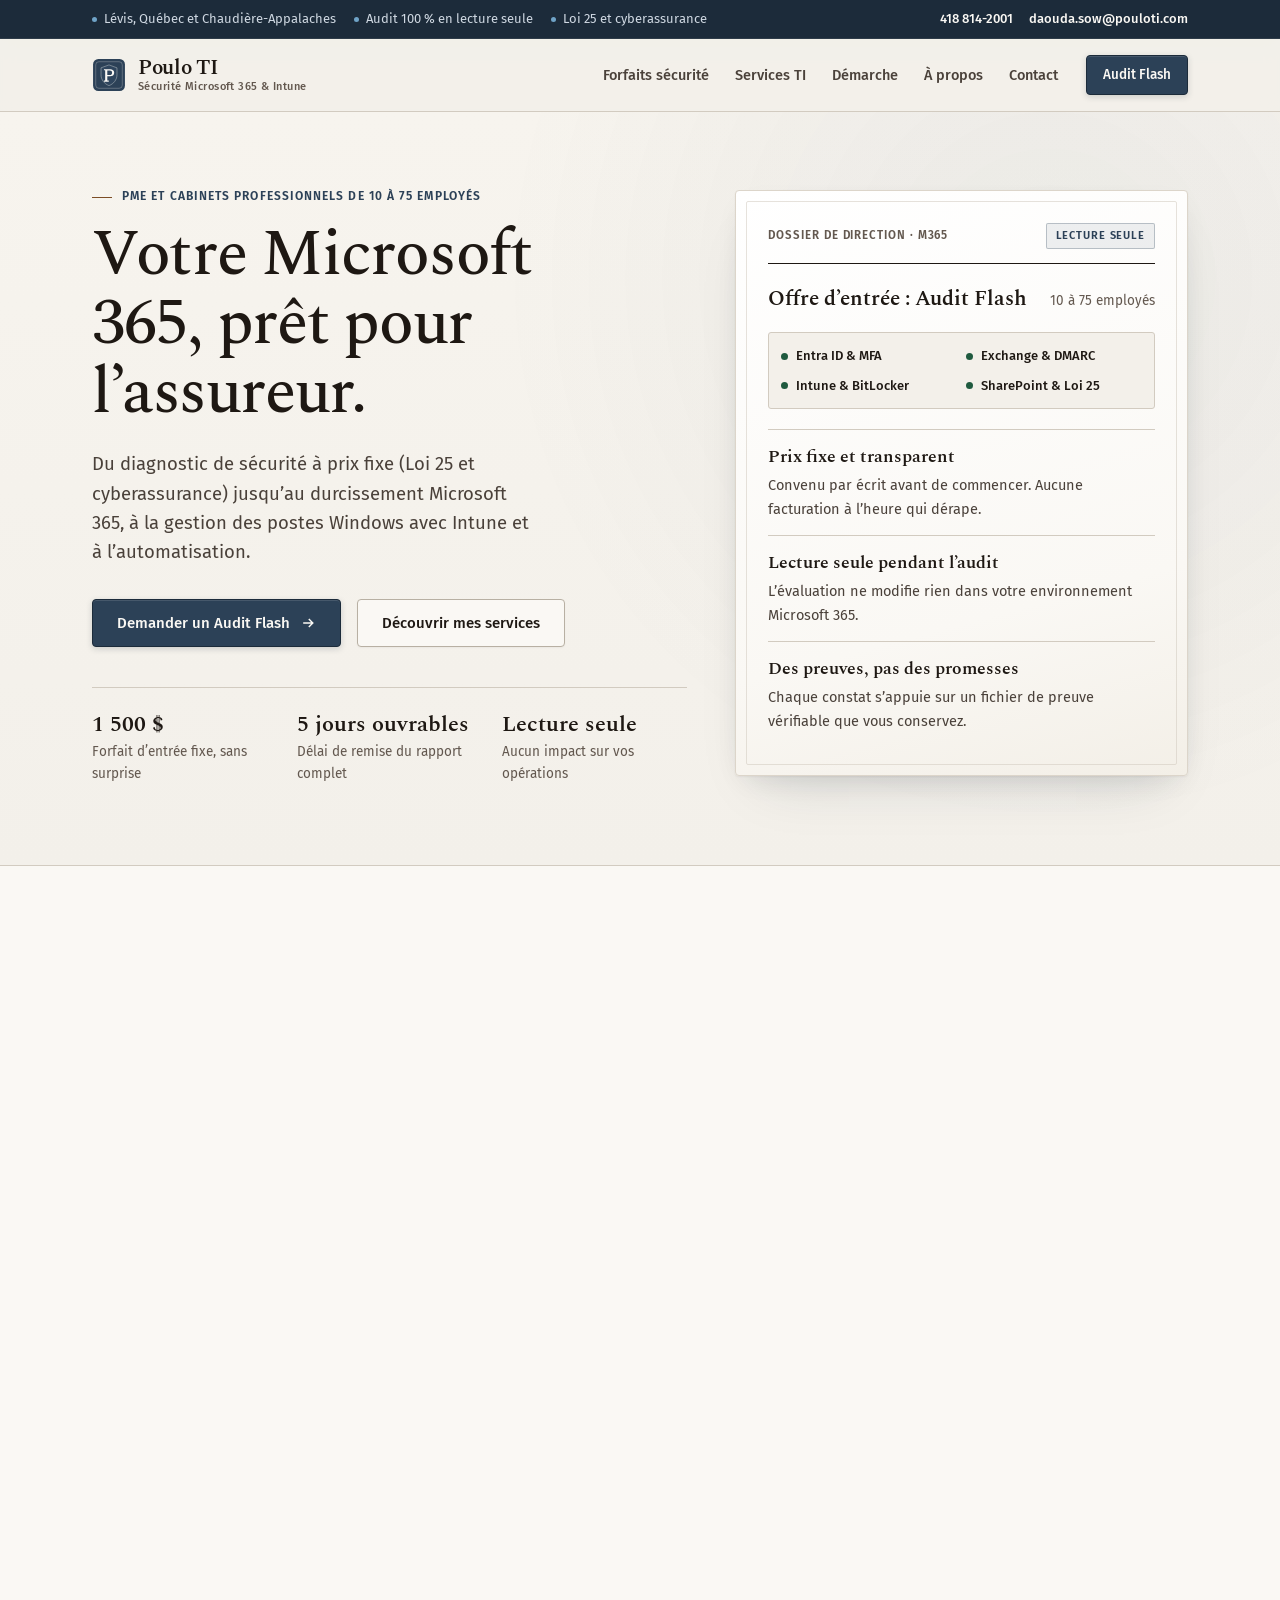
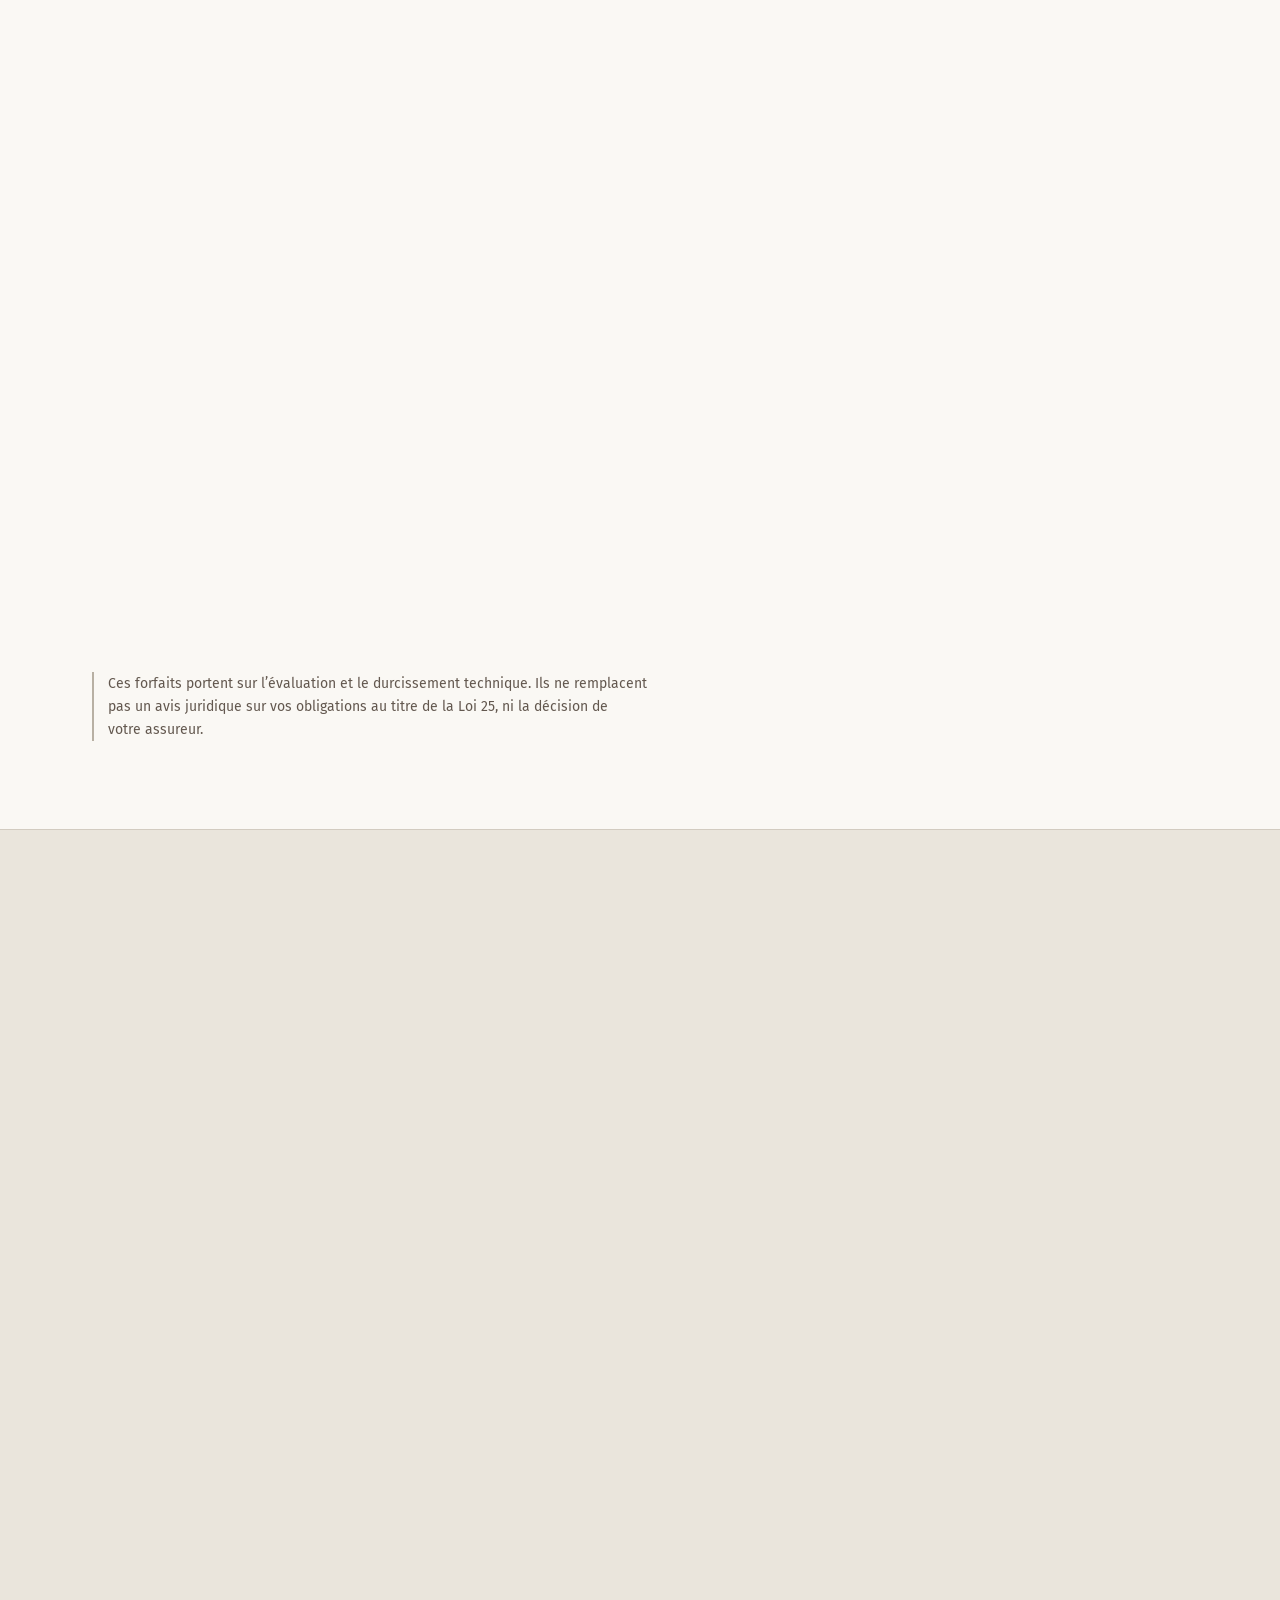
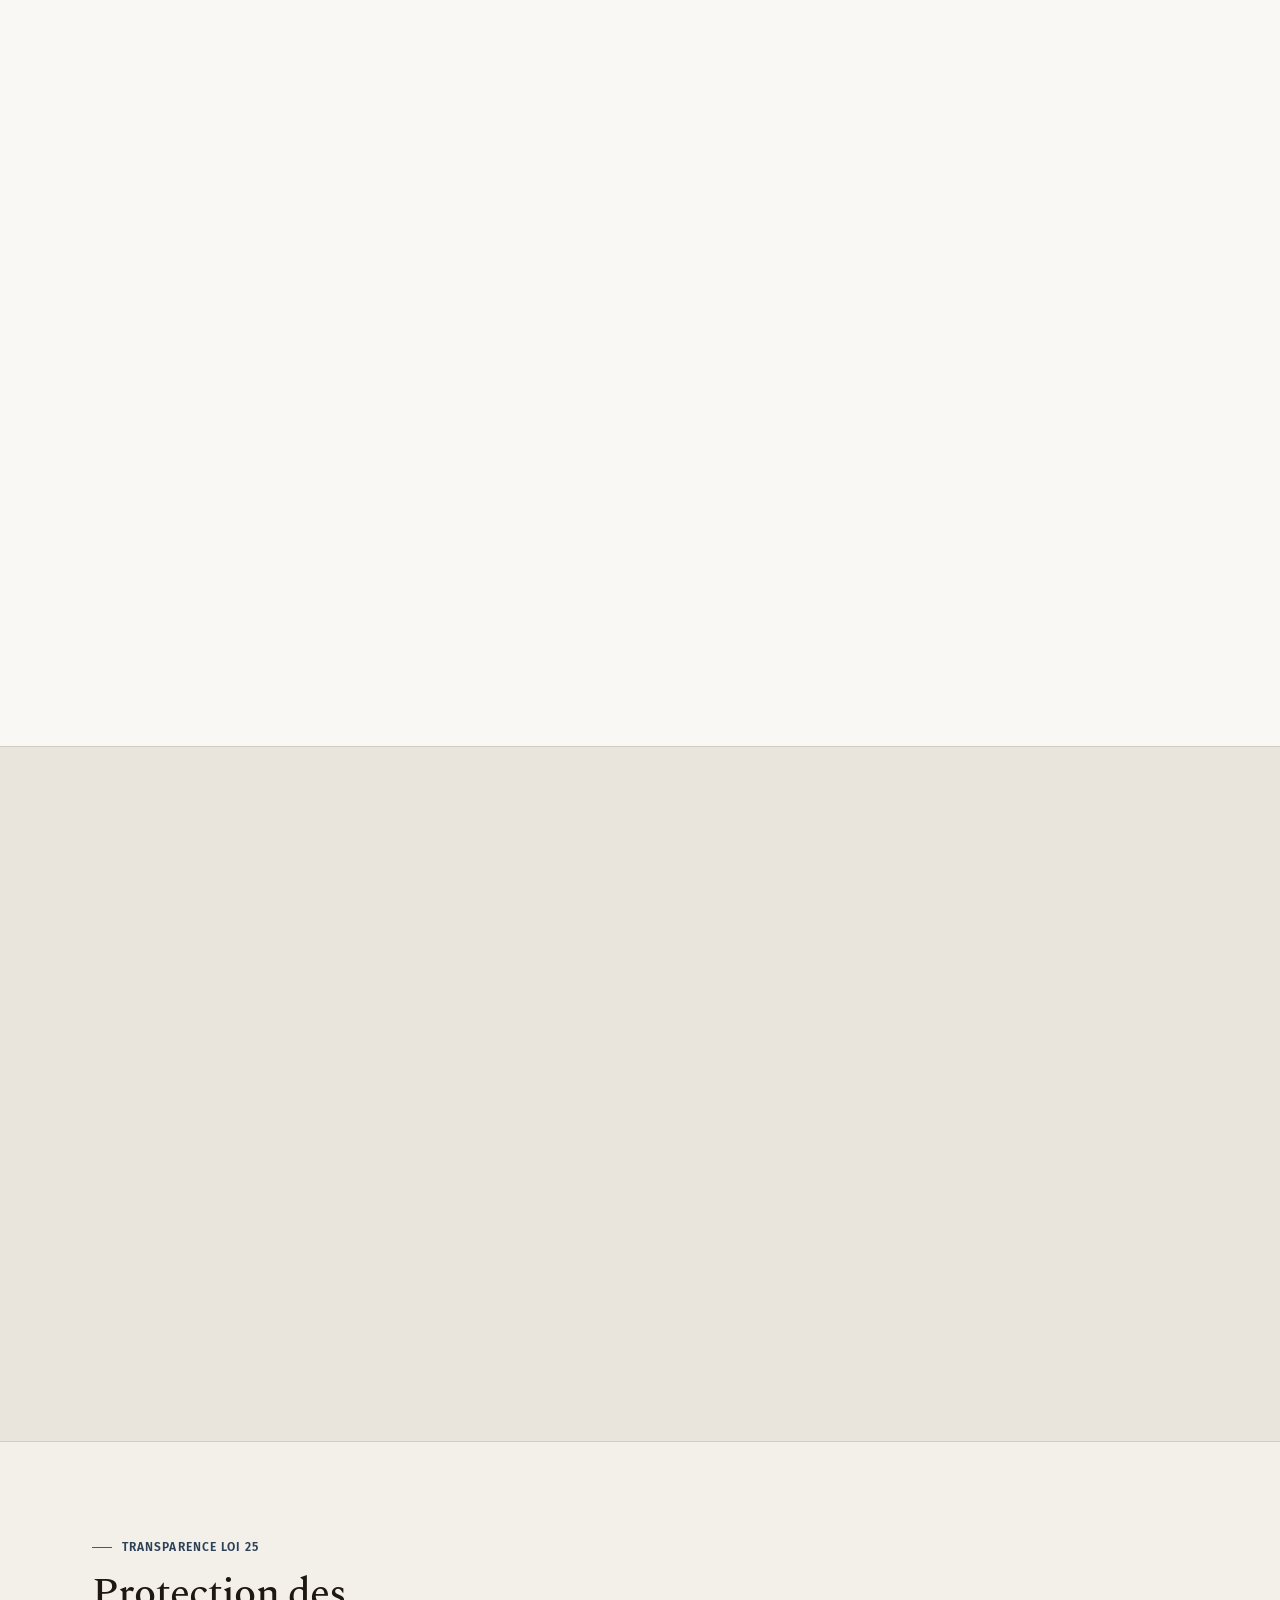
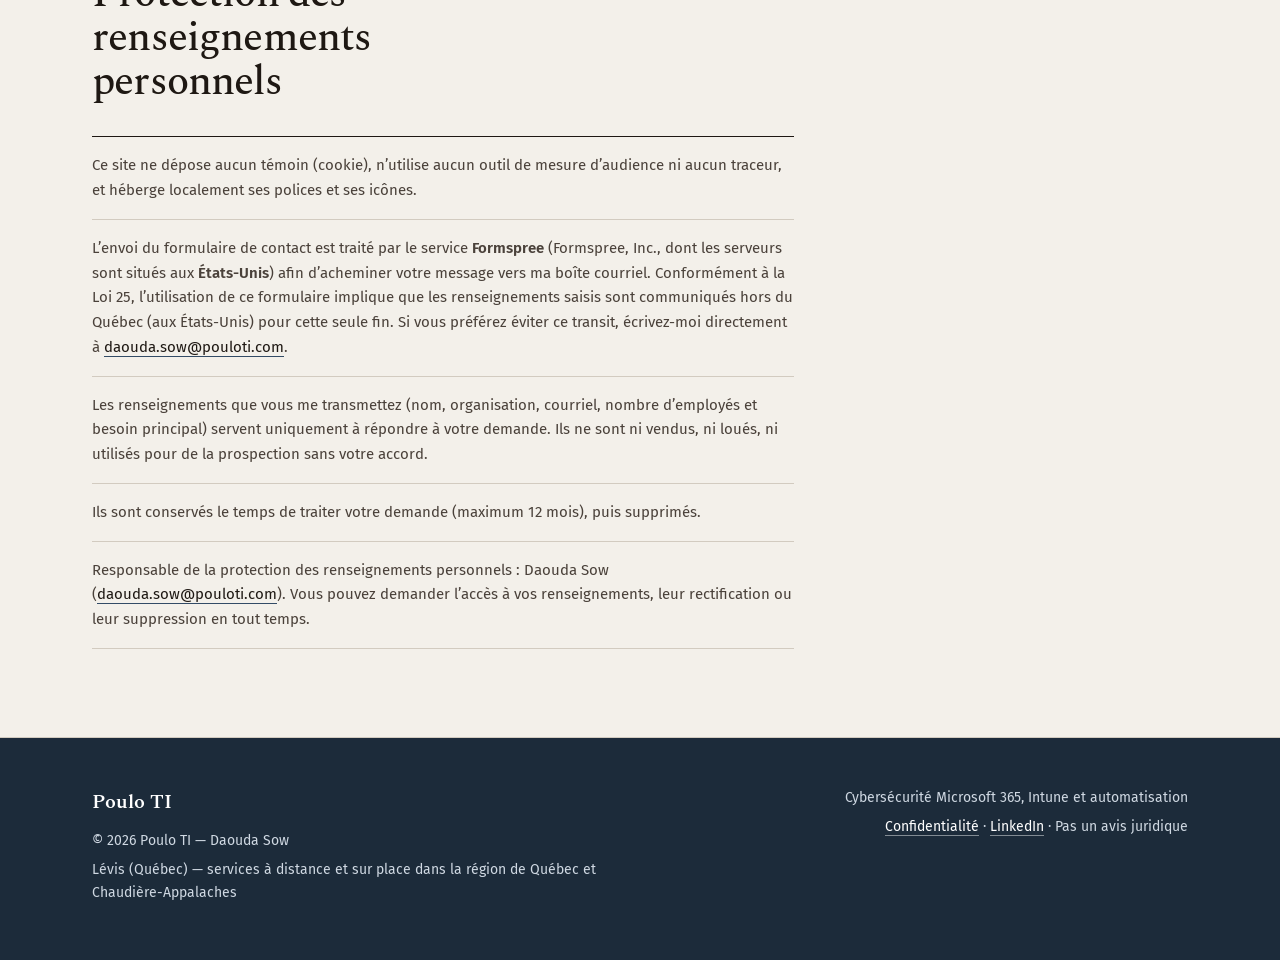
==== index.html @ 08198356 "design(ui): refonte éditoriale nordique haut de gamme, menu mobile et micro-interactions" ====
<!doctype html>
<html lang="fr-CA">
<head>
<meta charset="utf-8">
<meta name="viewport" content="width=device-width, initial-scale=1">
<title>Poulo TI : Sécurité Microsoft 365, Intune et automatisation pour PME et cabinets</title>
<meta name="description" content="Audit sécurité Microsoft 365, conformité technique Loi 25, cyberassurance et gestion des postes Windows avec Intune pour PME et cabinets professionnels au Québec (10 à 75 employés).">
<meta name="referrer" content="no-referrer">
<meta name="theme-color" content="#2C4157">
<link rel="canonical" href="https://pouloti.com/">
<meta property="og:title" content="Poulo TI — Sécurité Microsoft 365, Intune et automatisation">
<meta property="og:description" content="Votre Microsoft 365, prêt pour l’assureur. Audit Flash à prix fixe, mesures techniques de la Loi 25, cyberassurance et gestion des postes Windows avec Intune pour PME de 10 à 75 employés.">
<meta property="og:url" content="https://pouloti.com/">
<meta property="og:type" content="website">
<meta property="og:locale" content="fr_CA">
<meta property="og:image" content="https://pouloti.com/og-image.png">
<meta property="og:image:width" content="1200">
<meta property="og:image:height" content="630">
<meta property="og:image:alt" content="Poulo TI — Sécurité Microsoft 365, Intune et automatisation">
<script type="application/ld+json">
{
  "@context": "https://schema.org",
  "@type": "ProfessionalService",
  "name": "Poulo TI",
  "url": "https://pouloti.com/",
  "image": "https://pouloti.com/og-image.png",
  "email": "daouda.sow@pouloti.com",
  "telephone": "418 814-2001",
  "sameAs": [
    "https://www.linkedin.com/in/daouda-sow-ab02a1171"
  ],
  "priceRange": "$$",
  "areaServed": [
    { "@type": "City", "name": "Lévis" },
    { "@type": "City", "name": "Québec" },
    { "@type": "AdministrativeArea", "name": "Chaudière-Appalaches" }
  ],
  "hasOfferCatalog": {
    "@type": "OfferCatalog",
    "name": "Forfaits sécurité Microsoft 365",
    "itemListElement": [
      {
        "@type": "Offer",
        "name": "Audit Flash",
        "description": "Audit sécurité Microsoft 365 en lecture seule pour PME au Québec : mesures techniques de la Loi 25 et préparation au questionnaire de cyberassurance.",
        "price": "1500",
        "priceCurrency": "CAD"
      },
      {
        "@type": "Offer",
        "name": "Pack Durcissement M365",
        "description": "Mise en place à prix fixe des correctifs prioritaires de sécurité Microsoft 365, Intune, Loi 25 et cyberassurance.",
        "price": "5500",
        "priceCurrency": "CAD"
      },
      {
        "@type": "Offer",
        "name": "Suivi mensuel",
        "description": "Vérification mensuelle de sécurité Microsoft 365, correction des dérives et maintien du dossier de preuves de cyberassurance.",
        "price": "600",
        "priceCurrency": "CAD"
      }
    ]
  }
}
</script>
<!-- Aucune ressource d'un autre site : polices et icônes locales, pas de script externe, pas de traceur. -->
<meta http-equiv="Content-Security-Policy" content="default-src 'self'; script-src 'self'; style-src 'self'; font-src 'self'; img-src 'self' data:; connect-src 'self' https://formspree.io; form-action 'self' https://formspree.io; base-uri 'self'; object-src 'none'">
<link rel="icon" href="/favicon.svg" type="image/svg+xml">
<link rel="icon" href="/favicon.ico" sizes="any">
<link rel="apple-touch-icon" href="/apple-touch-icon.png">
<link rel="preload" href="/fonts/spectral-600.woff2" as="font" type="font/woff2" crossorigin>
<link rel="preload" href="/fonts/fira-sans-400.woff2" as="font" type="font/woff2" crossorigin>
<link rel="stylesheet" href="/styles.css">
</head>
<body>
<a class="saut" href="#contenu">Aller au contenu</a>

<div class="bandeau-haut">
  <div class="conteneur">
    <div class="bandeau-points">
      <span class="bandeau-point">Lévis, Québec et Chaudière-Appalaches</span>
      <span class="bandeau-point">Audit 100 % en lecture seule</span>
      <span class="bandeau-point">Loi 25 et cyberassurance</span>
    </div>
    <div class="bandeau-contact">
      <a href="tel:+14188142001">418 814-2001</a>
      <a href="mailto:daouda.sow@pouloti.com">daouda.sow@pouloti.com</a>
    </div>
  </div>
</div>

<header class="haut" id="entete">
  <div class="conteneur">
    <a class="marque" href="/">
      <svg class="marque-sceau" viewBox="0 0 64 64" aria-hidden="true">
        <rect x="2" y="2" width="60" height="60" rx="10" fill="var(--marine)"/>
        <rect x="7" y="7" width="50" height="50" rx="6" fill="none" stroke="var(--papier)" stroke-width="1.25" stroke-opacity="0.38"/>
        <path d="M32 13 L47 18.5 V31.5 C47 41.2 40.6 48.8 32 52 C23.4 48.8 17 41.2 17 31.5 V18.5 Z" fill="var(--accent)" fill-opacity="0.45" stroke="var(--papier)" stroke-width="1.2" stroke-opacity="0.55"/>
        <path d="M23.5 21 H34.2 C38.8 21 41.8 23.5 41.8 27.6 C41.8 31.8 38.6 34.4 33.8 34.4 H28.8 V42.5 H31.6 V44.5 H22.5 V42.5 H24.8 V23 H22.5 V21 Z M28.8 23.3 V32.1 H33.3 C36.3 32.1 37.8 30.5 37.8 27.6 C37.8 24.8 36.3 23.3 33.4 23.3 Z" fill="var(--papier)"/>
      </svg>
      <span class="marque-texte">
        <span class="marque-nom">Poulo TI</span>
        <span class="marque-sous">Sécurité Microsoft 365 &amp; Intune</span>
      </span>
    </a>

    <button class="menu-bouton" id="menu-bouton" type="button" aria-expanded="false" aria-controls="nav-zone">
      <span>Menu</span>
      <span class="menu-icone" aria-hidden="true"><span></span><span></span><span></span></span>
    </button>

    <div class="nav-zone" id="nav-zone">
      <nav aria-label="Navigation principale">
        <ul>
          <li><a href="#offres">Forfaits sécurité</a></li>
          <li><a href="#services-ti">Services TI</a></li>
          <li><a href="#deroulement">Démarche</a></li>
          <li><a href="#a-propos">À propos</a></li>
          <li><a href="#contact">Contact</a></li>
        </ul>
      </nav>
      <a class="bouton bouton-primaire bouton-compact nav-cta" href="#contact">Audit Flash</a>
    </div>
  </div>
</header>

<main id="contenu">

  <!-- Promesse -->
  <div class="promesse">
    <div class="conteneur hero-grille">
      <div>
        <p class="surtitre">PME et cabinets professionnels de 10 à 75 employés</p>
        <h1>Votre Microsoft 365, prêt pour l’assureur.</h1>
        <p class="sous">Du diagnostic de sécurité à prix fixe (Loi 25 et cyberassurance) jusqu’au durcissement Microsoft 365, à la gestion des postes Windows avec Intune et à l’automatisation.</p>
        <div class="boutons">
          <a class="bouton bouton-primaire" href="#contact">
            <span>Demander un Audit Flash</span>
            <svg class="bouton-fleche" viewBox="0 0 20 20" fill="none" stroke="currentColor" stroke-width="1.8" aria-hidden="true"><path d="M4 10h12M11 5l5 5-5 5"/></svg>
          </a>
          <a class="bouton bouton-secondaire" href="#services-ti">Découvrir mes services</a>
        </div>
        <div class="hero-reperes">
          <div class="repere"><strong>1 500 $</strong><span>Forfait d’entrée fixe, sans surprise</span></div>
          <div class="repere"><strong>5 jours ouvrables</strong><span>Délai de remise du rapport complet</span></div>
          <div class="repere"><strong>Lecture seule</strong><span>Aucun impact sur vos opérations</span></div>
        </div>
      </div>

      <aside class="specimen carte-coton carte-coton-double" aria-label="Engagements">
        <div class="specimen-ruban">
          <span class="specimen-code">Dossier de direction · M365</span>
          <span class="tampon-lecture">Lecture seule</span>
        </div>
        <div class="specimen-titre">
          <strong>Offre d’entrée : Audit Flash</strong>
          <span>10 à 75 employés</span>
        </div>
        <div class="specimen-axes" aria-label="Périmètre technique vérifié">
          <div class="axe-item"><span class="axe-puce" aria-hidden="true"></span><span>Entra ID &amp; MFA</span></div>
          <div class="axe-item"><span class="axe-puce" aria-hidden="true"></span><span>Exchange &amp; DMARC</span></div>
          <div class="axe-item"><span class="axe-puce" aria-hidden="true"></span><span>Intune &amp; BitLocker</span></div>
          <div class="axe-item"><span class="axe-puce" aria-hidden="true"></span><span>SharePoint &amp; Loi 25</span></div>
        </div>
        <ul class="garanties">
          <li><strong>Prix fixe et transparent</strong><span>Convenu par écrit avant de commencer. Aucune facturation à l’heure qui dérape.</span></li>
          <li><strong>Lecture seule pendant l’audit</strong><span>L’évaluation ne modifie rien dans votre environnement Microsoft 365.</span></li>
          <li><strong>Des preuves, pas des promesses</strong><span>Chaque constat s’appuie sur un fichier de preuve vérifiable que vous conservez.</span></li>
        </ul>
      </aside>
    </div>
  </div>

  <!-- Offres -->
  <section id="offres" class="surface-papier" aria-labelledby="titre-offres">
    <div class="conteneur">
      <div class="section-tete reveler">
        <div>
          <p class="surtitre">Honoraires clairs</p>
          <h2 id="titre-offres">Trois offres, trois prix</h2>
        </div>
        <p class="intro">Je commence toujours par l’Audit Flash : il dit précisément où vous en êtes. Je ne propose la suite que si l’audit montre qu’elle est utile.</p>
      </div>
      <div class="offres-index">

        <article class="offre-ligne offre-vedette reveler">
          <div class="offre-num" aria-hidden="true">01</div>
          <div class="offre-meta">
            <span class="offre-mention">Point de départ · Audit sécurité Microsoft 365 · PME Québec</span>
            <h3>Audit Flash</h3>
            <p class="prix">1 500 $</p>
            <p class="taxes">Prix fixe, taxes en sus</p>
            <p class="offre-pour">Rapport remis en 5 jours ouvrables après l’accès au compte d’audit, aligné sur les mesures techniques de la Loi 25 et de la cyberassurance.</p>
            <p class="offre-cta">
              <a class="bouton bouton-primaire bouton-compact" href="#contact" data-choisir-besoin="Audit Flash et conformité">Choisir l’Audit Flash</a>
            </p>
          </div>
          <div class="offre-detail">
            <ul>
              <li>Vérification des comptes : vérification en deux étapes (MFA), comptes administrateurs, applications externes qui ont accès à vos données.</li>
              <li>Vérification du courriel : transferts vers l’extérieur, règles suspectes, protection contre l’usurpation de votre domaine, journal d’activité.</li>
              <li>Vérification des postes : chiffrement BitLocker, versions de Windows encore supportées et conformité Intune.</li>
              <li>Rapport pour la direction, en langage clair : les cinq priorités et une feuille de route sur 30 jours, 90 jours et 6 mois.</li>
              <li>Réponses aux questions habituelles des questionnaires de cyberassurance et fichiers de preuve pour appuyer vos démarches liées à la Loi 25.</li>
            </ul>
          </div>
        </article>

        <article class="offre-ligne reveler">
          <div class="offre-num" aria-hidden="true">02</div>
          <div class="offre-meta">
            <span class="offre-mention">Mise aux normes · Audit sécurité Microsoft 365 · PME Québec</span>
            <h3>Pack Durcissement M365</h3>
            <p class="prix"><small>à partir de</small> 5 500 $</p>
            <p class="taxes">Prix fixe établi après l’audit, taxes en sus</p>
            <p class="offre-pour">Le prix exact dépend du nombre d’employés et de l’état de départ. Il est fixé par écrit avant le début des travaux.</p>
            <p class="offre-cta">
              <a class="bouton bouton-secondaire bouton-compact" href="#contact" data-choisir-besoin="Durcissement Microsoft 365">Demander ce forfait</a>
            </p>
          </div>
          <div class="offre-detail">
            <ul>
              <li>Mise en place des correctifs prioritaires issus de l’audit sécurité Microsoft 365 : MFA pour tous, comptes d’administration distincts, blocage des anciens modes de connexion.</li>
              <li>Chiffrement des postes Windows, journal d’activité, blocage des transferts automatiques vers l’extérieur et protection du domaine contre l’usurpation.</li>
              <li>Renforcement des contrôles techniques attendus au titre de la Loi 25 (séparation des accès et maîtrise du partage externe).</li>
              <li>Nouvel audit à la fin avec dossier « avant / après » prêt à joindre au questionnaire de cyberassurance de votre assureur.</li>
            </ul>
          </div>
        </article>

        <article class="offre-ligne reveler">
          <div class="offre-num" aria-hidden="true">03</div>
          <div class="offre-meta">
            <span class="offre-mention">Maintien continu · Audit sécurité Microsoft 365 · PME Québec</span>
            <h3>Suivi mensuel</h3>
            <p class="prix"><small>à partir de</small> 600 $<small> / mois</small></p>
            <p class="taxes">Taxes en sus, sans engagement à long terme</p>
            <p class="offre-pour">Pour garder le niveau atteint, mois après mois, face aux exigences de la Loi 25 et de votre cyberassurance.</p>
            <p class="offre-cta">
              <a class="bouton bouton-secondaire bouton-compact" href="#contact" data-choisir-besoin="Autre besoin">S’informer sur le suivi</a>
            </p>
          </div>
          <div class="offre-detail">
            <ul>
              <li>Exécution mensuelle d’un audit sécurité Microsoft 365 avec les mêmes contrôles techniques que l’évaluation initiale.</li>
              <li>Correction rapide de ce qui a dérivé : nouveau compte sans MFA, nouveau transfert vers l’extérieur, poste Windows non chiffré.</li>
              <li>Court rapport mensuel destiné à la direction pour documenter vos mesures de gouvernance (Loi 25).</li>
              <li>Dossier de preuves tenu à jour toute l’année pour le renouvellement de votre police de cyberassurance.</li>
            </ul>
          </div>
        </article>

      </div>
      <p class="note">Ces forfaits portent sur l’évaluation et le durcissement technique. Ils ne remplacent pas un avis juridique sur vos obligations au titre de la Loi 25, ni la décision de votre assureur.</p>
    </div>
  </section>

  <!-- Services TI ciblés -->
  <section id="services-ti" class="surface-pierre" aria-labelledby="titre-services-ti">
    <div class="conteneur">
      <div class="section-tete reveler">
        <div>
          <p class="surtitre">Cœur de compétence</p>
          <h2 id="titre-services-ti">Services TI spécialisés</h2>
        </div>
        <p class="intro">Au-delà de l’audit initial, j’interviens sur mon cœur de métier : la sécurité de Microsoft 365, la gestion des postes Windows avec Intune et l’automatisation.</p>
      </div>
      <div class="services-grille">

        <article class="dossier-service reveler">
          <div class="dossier-entete">
            <span class="offre-mention">Identités, courriel &amp; Defender</span>
            <span class="dossier-lettre" aria-hidden="true">A</span>
          </div>
          <h3>Sécurité Microsoft 365</h3>
          <p class="dossier-resume">Durcissement des accès, de la messagerie et du partage de fichiers.</p>
          <div class="puces-tech" aria-label="Technologies maîtrisées">
            <span class="puce-tech">Entra ID</span>
            <span class="puce-tech">MFA &amp; Accès conditionnel</span>
            <span class="puce-tech">Microsoft Defender</span>
            <span class="puce-tech">SPF · DKIM · DMARC</span>
            <span class="puce-tech">SharePoint &amp; Teams</span>
          </div>
          <div class="offre-detail">
            <ul>
              <li>Microsoft 365 et Entra ID : gestion des comptes, authentification multifacteur (MFA), politiques d’accès conditionnel, séparation des comptes administrateurs et contrôle des applications tierces.</li>
              <li>Microsoft Defender et protection du courriel : configuration et durcissement des politiques anti-hameçonnage, blocage des transferts externes automatiques et mise en place de SPF, DKIM et DMARC.</li>
              <li>Structure SharePoint, OneDrive et Teams : séparation des accès par équipe et contrôle rigoureux du partage externe.</li>
              <li>Optimisation des licences Microsoft 365 : repérage des comptes inactifs et réajustement des licences attribuées.</li>
            </ul>
          </div>
        </article>

        <article class="dossier-service reveler">
          <div class="dossier-entete">
            <span class="offre-mention">Intune, packaging &amp; scripts</span>
            <span class="dossier-lettre" aria-hidden="true">B</span>
          </div>
          <h3>Postes et applications</h3>
          <p class="dossier-resume">Standardisation des postes Windows et automatisation de l’administration.</p>
          <div class="puces-tech" aria-label="Outils de gestion et d’automatisation">
            <span class="puce-tech">Microsoft Intune</span>
            <span class="puce-tech">BitLocker</span>
            <span class="puce-tech">PSADT &amp; Win32</span>
            <span class="puce-tech">PowerShell</span>
            <span class="puce-tech">Microsoft Graph</span>
          </div>
          <div class="offre-detail">
            <ul>
              <li>Gestion des postes Windows avec Microsoft Intune : politiques de conformité, chiffrement BitLocker, profils de configuration et anneaux de mises à jour Windows.</li>
              <li>Packaging et déploiement d’applications : préparation silencieuse avec PSADT (PowerShell App Deployment Toolkit), empaquetage Win32 et distribution dans Intune.</li>
              <li>Automatisation PowerShell et Microsoft Graph : scripts d’administration reproductibles, rapports de conformité et automatisation des tâches récurrentes.</li>
            </ul>
          </div>
        </article>

      </div>
    </div>
  </section>

  <!-- Déroulement -->
  <section id="deroulement" class="surface-ivoire" aria-labelledby="titre-deroulement">
    <div class="conteneur">
      <div class="section-tete reveler">
        <div>
          <p class="surtitre">Méthodologie encadrée</p>
          <h2 id="titre-deroulement">Comment se passe l’audit</h2>
        </div>
        <p class="intro">Vous gardez le contrôle du début à la fin. Rien n’est modifié dans votre environnement pendant l’audit.</p>
      </div>
      <ol class="etapes reveler">
        <li>
          <div class="etape-titre"><h3>Un mandat écrit</h3><span class="etape-duree">Avant le démarrage</span></div>
          <p>Je vous soumets une lettre de mandat qui précise ce qui est vérifié, le prix et la durée de conservation des données. Rien ne commence sans votre accord signé.</p>
        </li>
        <li>
          <div class="etape-titre"><h3>Un compte d’audit dédié, en lecture seule</h3><span class="etape-duree">10 minutes</span></div>
          <p>Vous créez un compte réservé à l’audit dans votre Microsoft 365, avec des droits de lecture seulement. Je ne peux rien modifier, rien supprimer, rien envoyer.</p>
        </li>
        <li>
          <div class="etape-titre"><h3>La collecte</h3><span class="etape-duree">Environ 2 heures</span></div>
          <p>J’effectue les vérifications à distance, sans installer de logiciel sur vos postes et sans interrompre le travail de vos équipes.</p>
        </li>
        <li>
          <div class="etape-titre"><h3>La remise du rapport</h3><span class="etape-duree">Sous 5 jours ouvrables</span></div>
          <p>Je présente le rapport à la direction en personne ou en visioconférence, et je remets les fichiers par un lien de partage chiffré qui expire : jamais par courriel.</p>
        </li>
        <li>
          <div class="etape-titre"><h3>La fermeture</h3><span class="etape-duree">Fin du mandat + 30 j</span></div>
          <p>Vous supprimez le compte d’audit à la fin du mandat et retirez l’accès accordé à l’outil d’audit. Je supprime les données recueillies après 30 jours suivant la remise finale.</p>
        </li>
      </ol>
      <div class="bandeau-garanties reveler">
        <div class="engagement"><strong>Lecture seule</strong><span>Aucune modification dans votre tenant pendant toute la durée de l’audit.</span></div>
        <div class="engagement"><strong>Compte supprimé à la fin</strong><span>L’accès temporaire disparaît dès la remise du livrable final.</span></div>
        <div class="engagement"><strong>Rien par courriel</strong><span>Les données de votre organisation ne transitent jamais par une boîte courriel.</span></div>
      </div>
    </div>
  </section>

  <!-- À propos -->
  <section id="a-propos" class="surface-papier" aria-labelledby="titre-a-propos">
    <div class="conteneur a-propos">
      <div class="a-propos-texte reveler">
        <p class="surtitre">Interlocuteur unique</p>
        <h2 id="titre-a-propos">À propos</h2>
        <p class="chapo-propos"><strong>Daouda Sow.</strong> Spécialisé en sécurité Microsoft 365, gestion des postes Windows avec Intune et automatisation PowerShell, j’accompagne les PME et les cabinets professionnels dans la sécurisation de leurs accès, de leur messagerie et de leurs appareils.</p>
        <p>Les organisations de 10 à 75 employés doivent aujourd’hui répondre aux exigences de la Loi 25 et des questionnaires de cyberassurance tout en gardant un parc Windows propre et conforme, souvent sans disposer d’un spécialiste Microsoft 365 à l’interne.</p>
        <p>Ma façon de travailler est directe : un seul interlocuteur, du diagnostic à la mise en œuvre, des preuves vérifiables sans jargon inutile, et un tarif convenu d’avance.</p>

        <div class="exemple-rapport carte-coton">
          <div class="exemple-entete">
            <h3>Exemple de rapport</h3>
            <span class="badge-fictif">Exemple fictif</span>
          </div>
          <p>Consultez un spécimen complet du livrable remis après un Audit Flash (établi sur une organisation simulée, « Cabinet Démo CPA — Exemple fictif ») : résumé exécutif des cinq priorités, feuille de route sur 30, 90 et 180 jours, et tableau cyberassurance.</p>
          <p class="exemple-action">
            <a class="bouton bouton-secondaire" href="/exemple-rapport-audit-flash.pdf" target="_blank" rel="noopener">
              <span>Consulter l’exemple de rapport (PDF)</span>
              <svg class="bouton-fleche" viewBox="0 0 20 20" fill="none" stroke="currentColor" stroke-width="1.8" aria-hidden="true"><path d="M5 15L15 5M8 5h7v7"/></svg>
            </a>
            <span class="mention-fictif">Exemple fictif — aucune donnée d’un client réel</span>
          </p>
        </div>
      </div>

      <aside class="fiche carte-coton carte-coton-double reveler" aria-label="Parcours et coordonnées">
        <div class="portrait-bloc">
          <img class="portrait-photo" src="/photo-daouda-sow.jpg" alt="Daouda Sow" width="104" height="104" loading="lazy" decoding="async">
          <div class="portrait-identite">
            <strong>Daouda Sow</strong>
            <span>Poulo TI · Lévis (Québec)</span>
          </div>
        </div>
        <div class="distinction-encart">Distinction · 1er prix — Cyberhack 2025 (UQAR)</div>
        <dl>
          <div class="fiche-rang"><dt>Formation</dt><dd>DEC en Techniques de l’informatique</dd></div>
          <div class="fiche-rang"><dt>Intervention</dt><dd>Lévis (Québec) — à distance et sur place (Québec et Chaudière-Appalaches)</dd></div>
          <div class="fiche-rang"><dt>Téléphone</dt><dd><a href="tel:+14188142001">418 814-2001</a></dd></div>
          <div class="fiche-rang"><dt>Courriel</dt><dd><a href="mailto:daouda.sow@pouloti.com">daouda.sow@pouloti.com</a></dd></div>
          <div class="fiche-rang">
            <dt>LinkedIn</dt>
            <dd><a href="https://www.linkedin.com/in/daouda-sow-ab02a1171" rel="noopener noreferrer">Daouda Sow</a></dd>
          </div>
        </dl>
      </aside>
    </div>
  </section>

  <!-- Contact -->
  <section id="contact" class="surface-pierre" aria-labelledby="titre-contact">
    <div class="conteneur contact-grille">
      <div class="reveler">
        <p class="surtitre">Prise de contact directe</p>
        <h2 id="titre-contact">Parler d’un besoin ou demander un Audit Flash</h2>
        <p class="intro intro-contact">Remplissez ces champs pour m’envoyer directement votre demande. Je vous réponds personnellement sous 1 jour ouvrable.</p>
        <div class="contact-direct">
          <p><strong>Courriel direct :</strong> <a href="mailto:daouda.sow@pouloti.com">daouda.sow@pouloti.com</a></p>
          <p><strong>Téléphone :</strong> <a href="tel:+14188142001">418 814-2001</a></p>
          <p>Premier échange exploratoire de 15 minutes sans frais.</p>
        </div>
      </div>

      <form class="carte-coton reveler" id="formulaire" action="https://formspree.io/f/moedrpbb" method="POST">
        <div class="champ-pot" aria-hidden="true">
          <label for="site_web">Ne pas remplir ce champ</label>
          <input id="site_web" name="_gotcha" type="text" tabindex="-1" autocomplete="off">
        </div>
        <div class="champs">
          <div class="champ">
            <label for="nom">Nom</label>
            <input id="nom" name="Nom" type="text" autocomplete="name" placeholder="Votre prénom et nom" required>
          </div>
          <div class="champ">
            <label for="organisation">Organisation</label>
            <input id="organisation" name="Organisation" type="text" autocomplete="organization" placeholder="Nom de votre PME ou cabinet" required>
          </div>
          <div class="champ">
            <label for="courriel">Courriel professionnel</label>
            <input id="courriel" name="Courriel" type="email" autocomplete="email" placeholder="prenom@organisation.ca" required>
          </div>
          <div class="champ">
            <label for="employes">Nombre d’employés</label>
            <div class="select-cadre">
              <select id="employes" name="Employes" required>
                <option value="">Choisir…</option>
                <option>Moins de 10</option>
                <option>10 à 25</option>
                <option>26 à 50</option>
                <option>51 à 75</option>
                <option>Plus de 75</option>
              </select>
              <svg class="select-chevron" viewBox="0 0 24 24" fill="none" stroke="currentColor" stroke-width="2.2" aria-hidden="true"><polyline points="6 9 12 15 18 9"/></svg>
            </div>
          </div>
          <div class="champ champ-large">
            <label for="besoin">Besoin principal</label>
            <div class="select-cadre">
              <select id="besoin" name="Besoin">
                <option>Audit Flash et conformité</option>
                <option>Durcissement Microsoft 365</option>
                <option>Gestion des postes avec Intune</option>
                <option>Déploiement d’applications / automatisation</option>
                <option>Autre besoin</option>
              </select>
              <svg class="select-chevron" viewBox="0 0 24 24" fill="none" stroke="currentColor" stroke-width="2.2" aria-hidden="true"><polyline points="6 9 12 15 18 9"/></svg>
            </div>
          </div>
        </div>
        <p class="aide">N’incluez aucune information sur vos clients ni aucun détail de configuration TI. Consultez ma <a href="/confidentialite.html">politique de confidentialité</a>.</p>
        <p class="action-form">
          <button class="bouton bouton-primaire" id="bouton-envoi" type="submit">
            <span>Envoyer ma demande</span>
            <svg class="bouton-fleche" viewBox="0 0 20 20" fill="none" stroke="currentColor" stroke-width="1.8" aria-hidden="true"><path d="M4 10h12M11 5l5 5-5 5"/></svg>
          </button>
        </p>
        <p class="message" id="message" role="status" aria-live="polite"></p>
      </form>
    </div>
  </section>

  <!-- Renseignements personnels -->
  <section id="confidentialite" class="surface-ivoire" aria-labelledby="titre-confidentialite">
    <div class="conteneur">
      <p class="surtitre">Transparence Loi 25</p>
      <h2 id="titre-confidentialite">Protection des renseignements personnels</h2>
      <ul class="confidentialite-liste">
        <li>Ce site ne dépose aucun témoin (cookie), n’utilise aucun outil de mesure d’audience ni aucun traceur, et héberge localement ses polices et ses icônes.</li>
        <li>L’envoi du formulaire de contact est traité par le service <strong>Formspree</strong> (Formspree, Inc., dont les serveurs sont situés aux <strong>États-Unis</strong>) afin d’acheminer votre message vers ma boîte courriel. Conformément à la Loi 25, l’utilisation de ce formulaire implique que les renseignements saisis sont communiqués hors du Québec (aux États-Unis) pour cette seule fin. Si vous préférez éviter ce transit, écrivez-moi directement à <a href="mailto:daouda.sow@pouloti.com">daouda.sow@pouloti.com</a>.</li>
        <li>Les renseignements que vous me transmettez (nom, organisation, courriel, nombre d’employés et besoin principal) servent uniquement à répondre à votre demande. Ils ne sont ni vendus, ni loués, ni utilisés pour de la prospection sans votre accord.</li>
        <li>Ils sont conservés le temps de traiter votre demande (maximum 12 mois), puis supprimés.</li>
        <li>Responsable de la protection des renseignements personnels : Daouda Sow (<a href="mailto:daouda.sow@pouloti.com">daouda.sow@pouloti.com</a>). Vous pouvez demander l’accès à vos renseignements, leur rectification ou leur suppression en tout temps.</li>
      </ul>
    </div>
  </section>

</main>

<footer>
  <div class="conteneur">
    <div>
      <div class="pied-marque">Poulo TI</div>
      <p>© 2026 Poulo TI — Daouda Sow</p>
      <p>Lévis (Québec) — services à distance et sur place dans la région de Québec et Chaudière-Appalaches</p>
    </div>
    <div class="pied-droit">
      <p>Cybersécurité Microsoft 365, Intune et automatisation</p>
      <p><a href="/confidentialite.html">Confidentialité</a> · <a href="https://www.linkedin.com/in/daouda-sow-ab02a1171" rel="noopener noreferrer">LinkedIn</a> · Pas un avis juridique</p>
    </div>
  </div>
</footer>

<script src="/app.js" defer></script>
</body>
</html>
---- styles.css ----
/* Poulo TI — Direction artistique : Édition Architecturale Nordique
 * Palette : Ardoise nuit (#1C2B3A), Marine signature (#2C4157), Pierre chaude (#F3F0EA / #EAE5DC), Papier coton (#FAF8F4), Cuivre (#7C4D25)
 * Polices locales auto-hébergées : Spectral (titres éditoriaux) & Fira Sans (interface et corps) */

@font-face{font-family:'Spectral';font-style:normal;font-weight:400;font-display:swap;src:url('/fonts/spectral-400.woff2') format('woff2');}
@font-face{font-family:'Spectral';font-style:normal;font-weight:500;font-display:swap;src:url('/fonts/spectral-500.woff2') format('woff2');}
@font-face{font-family:'Spectral';font-style:normal;font-weight:600;font-display:swap;src:url('/fonts/spectral-600.woff2') format('woff2');}
@font-face{font-family:'Fira Sans';font-style:normal;font-weight:400;font-display:swap;src:url('/fonts/fira-sans-400.woff2') format('woff2');}
@font-face{font-family:'Fira Sans';font-style:normal;font-weight:500;font-display:swap;src:url('/fonts/fira-sans-500.woff2') format('woff2');}
@font-face{font-family:'Fira Sans';font-style:normal;font-weight:600;font-display:swap;src:url('/fonts/fira-sans-600.woff2') format('woff2');}

:root{
  color-scheme:light;
  --titres:'Spectral',Georgia,serif;
  --texte:'Fira Sans','Segoe UI',system-ui,sans-serif;

  --encre:#1E1813;
  --texteDoux:#4A413A;
  --texteDiscret:#63584F;

  --ardoise-nuit:#1C2B3A;
  --marine:#2C4157;
  --accent:#324B66;
  --cuivre:#7C4D25;

  --papier:#FAF8F4;
  --papier-pur:#FFFFFF;
  --ivoire:#F3F0EA;
  --pierre:#EAE5DC;
  --filet:#D2CBC0;
  --filet-fort:#B8B0A3;
  --carte-bord:#DCD5CA;
  --bord-champ:#ABA295;
  --sur-sombre:#FAF8F4;
  --sur-sombre-doux:#CFD8E2;
  --focus:#2C4157;

  --etat-oui:#1F5A3F;
  --etat-oui-fond:#E6F2EC;
  --etat-non:#8E2B1F;
  --etat-non-fond:#FBECE9;

  --ombre-fine:0 1px 2px rgba(28,43,58,.05),0 6px 18px -8px rgba(28,43,58,.10);
  --ombre-carte:0 1px 2px rgba(30,24,19,.05),0 10px 28px -12px rgba(28,43,58,.14),0 28px 56px -28px rgba(28,43,58,.18);
  --ombre-focus:0 0 0 3px rgba(44,65,87,.18);

  --rayon-carte:4px;
  --rayon-bouton:4px;
  --duree-courte:200ms;
  --duree-moyenne:420ms;
  --courbe:cubic-bezier(0.22,1,0.36,1);
}

*,*::before,*::after{box-sizing:border-box}
html,body{overflow-x:clip}
html{scroll-behavior:smooth;-webkit-text-size-adjust:100%;scroll-padding-top:88px}
body{
  margin:0;
  min-height:100vh;
  min-height:100dvh;
  display:flex;
  flex-direction:column;
  background:var(--ivoire);
  color:var(--texteDoux);
  font:400 16px/1.65 var(--texte);
  font-variant-numeric:lining-nums;
  -webkit-font-smoothing:antialiased;
  text-rendering:optimizeLegibility;
  caret-color:var(--marine);
}
main{flex:1;display:flex;flex-direction:column}

a{color:var(--encre);text-decoration-thickness:1px;text-underline-offset:4px;text-decoration-color:var(--accent);transition:color var(--duree-courte) var(--courbe),text-decoration-color var(--duree-courte) var(--courbe)}
a:hover{color:var(--marine)}
:focus-visible{outline:2px solid var(--focus);outline-offset:3px;border-radius:2px}

.conteneur{max-width:1160px;margin:0 auto;padding:0 32px}
.saut{position:absolute;left:-9999px;top:auto}
.saut:focus{position:fixed;left:16px;top:12px;z-index:100;background:var(--ardoise-nuit);color:var(--sur-sombre);padding:10px 18px;border-radius:var(--rayon-bouton);text-decoration:none;box-shadow:var(--ombre-carte)}

h1,h2,h3{
  font-family:var(--titres);
  font-weight:500;
  color:var(--encre);
  line-height:1.08;
  letter-spacing:-.02em;
  margin:0;
  overflow-wrap:break-word;
  min-width:0;
  text-wrap:balance;
}
h1{font-size:clamp(38px,5vw,64px);max-width:16ch;font-weight:500}
h2{font-size:clamp(29px,3.2vw,42px);max-width:22ch}
h3{font-size:23px;line-height:1.2}
p{margin:0;text-wrap:pretty}

/* Surtitre éditorial avec filet d'architecte */
.surtitre{
  display:inline-flex;
  align-items:center;
  gap:10px;
  font-family:var(--texte);
  font-size:12px;
  font-weight:600;
  letter-spacing:.09em;
  text-transform:uppercase;
  color:var(--marine);
  margin:0 0 14px;
}
.surtitre::before{
  content:"";
  display:inline-block;
  width:20px;
  height:1.5px;
  background:var(--cuivre);
  flex-shrink:0;
}

/* Bandeau supérieur de réassurance */
.bandeau-haut{
  background:var(--ardoise-nuit);
  color:var(--sur-sombre-doux);
  font-size:13px;
  border-bottom:1px solid rgba(250,248,244,.08);
}
.bandeau-haut .conteneur{
  display:flex;
  align-items:center;
  justify-content:space-between;
  gap:16px;
  min-height:38px;
  padding-top:6px;
  padding-bottom:6px;
  flex-wrap:wrap;
}
.bandeau-points{display:flex;align-items:center;gap:18px;flex-wrap:wrap}
.bandeau-point{display:inline-flex;align-items:center;gap:7px}
.bandeau-point::before{content:"";width:5px;height:5px;border-radius:50%;background:#6FA3C7;display:inline-block}
.bandeau-contact{display:flex;align-items:center;gap:16px}
.bandeau-contact a{color:var(--sur-sombre);text-decoration:none;font-weight:500}
.bandeau-contact a:hover{text-decoration:underline;color:#FFFFFF}

/* En-tête collant (sticky) avec flou subtil et menu mobile accessible */
.haut{
  position:sticky;
  top:0;
  z-index:40;
  background:rgba(243,240,234,.93);
  backdrop-filter:blur(10px);
  -webkit-backdrop-filter:blur(10px);
  border-bottom:1px solid var(--filet);
  transition:box-shadow var(--duree-courte) var(--courbe);
}
.haut.haut-defile{box-shadow:0 4px 20px -10px rgba(28,43,58,.14)}
.haut .conteneur{
  display:flex;
  align-items:center;
  justify-content:space-between;
  gap:24px;
  min-height:72px;
}
.marque{
  display:inline-flex;
  align-items:center;
  gap:12px;
  text-decoration:none;
  color:var(--encre);
  flex-shrink:0;
}
.marque-sceau{width:34px;height:34px;flex-shrink:0;display:block;transition:transform var(--duree-courte) var(--courbe)}
.marque:hover .marque-sceau{transform:translateY(-1px)}
.marque-texte{display:flex;flex-direction:column;line-height:1.1}
.marque-nom{font-family:var(--titres);font-weight:600;font-size:21px;color:var(--encre);letter-spacing:-.015em}
.marque-sous{font-size:11px;font-weight:500;color:var(--texteDiscret);letter-spacing:.04em}

.nav-zone{display:flex;align-items:center;gap:28px}
nav ul{list-style:none;display:flex;align-items:center;gap:26px;margin:0;padding:0}
nav a{
  position:relative;
  color:var(--texteDoux);
  text-decoration:none;
  font-size:14.5px;
  font-weight:500;
  padding:8px 0;
  transition:color var(--duree-courte) var(--courbe);
}
nav a::after{
  content:"";
  position:absolute;
  left:0;
  right:0;
  bottom:0;
  height:2px;
  background:var(--marine);
  transform:scaleX(0);
  transform-origin:left center;
  transition:transform var(--duree-courte) var(--courbe);
}
nav a:hover,nav a[data-actif="true"]{color:var(--encre)}
nav a:hover::after,nav a[data-actif="true"]::after{transform:scaleX(1)}

.menu-bouton{
  display:none;
  align-items:center;
  gap:8px;
  background:var(--papier);
  color:var(--encre);
  border:1px solid var(--filet-fort);
  border-radius:var(--rayon-bouton);
  padding:8px 12px;
  font:500 14px var(--texte);
  cursor:pointer;
}
.menu-icone{width:18px;height:14px;display:inline-flex;flex-direction:column;justify-content:space-between}
.menu-icone span{display:block;width:100%;height:1.5px;background:var(--encre);transition:transform var(--duree-courte) var(--courbe),opacity var(--duree-courte) var(--courbe)}
.menu-bouton[aria-expanded="true"] .menu-icone span:nth-child(1){transform:translateY(6px) rotate(45deg)}
.menu-bouton[aria-expanded="true"] .menu-icone span:nth-child(2){opacity:0}
.menu-bouton[aria-expanded="true"] .menu-icone span:nth-child(3){transform:translateY(-6.5px) rotate(-45deg)}

/* Système de boutons à 3 niveaux */
.boutons{display:flex;gap:16px;align-items:center;flex-wrap:wrap}
.bouton{
  display:inline-flex;
  align-items:center;
  justify-content:center;
  gap:10px;
  min-height:48px;
  padding:0 24px;
  border-radius:var(--rayon-bouton);
  font:500 15px/1 var(--texte);
  text-decoration:none;
  cursor:pointer;
  transition:background-color var(--duree-courte) var(--courbe),color var(--duree-courte) var(--courbe),border-color var(--duree-courte) var(--courbe),transform var(--duree-courte) var(--courbe),box-shadow var(--duree-courte) var(--courbe);
}
.bouton-primaire{
  background:var(--marine);
  color:var(--sur-sombre);
  border:1px solid var(--ardoise-nuit);
  box-shadow:0 2px 6px rgba(28,43,58,.18),inset 0 1px 0 rgba(255,255,255,.12);
}
.bouton-primaire:hover{
  background:var(--ardoise-nuit);
  color:#FFFFFF;
  transform:translateY(-1px);
  box-shadow:0 6px 16px -4px rgba(28,43,58,.28);
}
.bouton-secondaire{
  background:var(--papier);
  color:var(--encre);
  border:1px solid var(--filet-fort);
  box-shadow:0 1px 2px rgba(30,24,19,.04);
}
.bouton-secondaire:hover{
  background:var(--encre);
  color:var(--sur-sombre);
  border-color:var(--encre);
  transform:translateY(-1px);
}
.bouton-compact{min-height:40px;padding:0 16px;font-size:13.5px}
.bouton:active{transform:translateY(0)}
.bouton:disabled{opacity:.5;cursor:not-allowed;transform:none}
.bouton-fleche{width:16px;height:16px;flex-shrink:0;transition:transform var(--duree-courte) var(--courbe)}
.bouton:hover .bouton-fleche{transform:translateX(3px)}

/* Surface carte coton éditoriale */
.carte-coton{
  position:relative;
  border-radius:var(--rayon-carte);
  background:var(--papier);
  border:1px solid var(--carte-bord);
  box-shadow:var(--ombre-carte);
}
.carte-coton-double::before{
  content:"";
  position:absolute;
  inset:10px;
  border:1px solid rgba(210,203,192,.55);
  pointer-events:none;
  border-radius:2px;
}

/* Hero : Architecture éditoriale + Spécimen de dossier d'audit */
.promesse{
  position:relative;
  padding:68px 0 80px;
  background:
    radial-gradient(circle at 82% 22%, rgba(44,65,87,.06), transparent 46%),
    linear-gradient(180deg, #F7F4EE 0%, var(--ivoire) 100%);
  border-bottom:1px solid var(--filet);
}
.hero-grille{
  display:grid;
  grid-template-columns:minmax(0,1.25fr) minmax(0,.95fr);
  gap:48px;
  align-items:center;
}
.promesse .sous{
  font-size:18.5px;
  line-height:1.58;
  color:var(--texteDoux);
  max-width:48ch;
  margin:22px 0 32px;
}
.hero-reperes{
  display:grid;
  grid-template-columns:repeat(3,minmax(0,1fr));
  gap:20px;
  margin-top:40px;
  padding-top:24px;
  border-top:1px solid var(--filet);
}
.repere strong{
  display:block;
  font-family:var(--titres);
  font-size:22px;
  font-weight:600;
  color:var(--encre);
  line-height:1.15;
}
.repere span{display:block;font-size:13.5px;color:var(--texteDiscret);margin-top:3px}

/* Spécimen de dossier sur le premier écran */
.specimen{padding:32px 32px 28px;background:linear-gradient(165deg,#FFFFFF 0%,var(--papier) 70%,#F3EFE7 100%)}
.specimen-ruban{
  display:flex;
  justify-content:space-between;
  align-items:center;
  gap:12px;
  padding-bottom:14px;
  border-bottom:1.5px solid var(--encre);
  margin-bottom:18px;
}
.specimen-code{font-size:11.5px;font-weight:600;letter-spacing:.08em;text-transform:uppercase;color:var(--texteDiscret)}
.tampon-lecture{
  font-size:11px;
  font-weight:600;
  letter-spacing:.08em;
  text-transform:uppercase;
  color:var(--marine);
  background:rgba(44,65,87,.08);
  border:1px solid rgba(44,65,87,.28);
  padding:3px 9px;
  border-radius:2px;
}
.specimen-titre{
  display:flex;
  justify-content:space-between;
  align-items:baseline;
  gap:12px;
  margin-bottom:16px;
  flex-wrap:wrap;
}
.specimen-titre strong{font-family:var(--titres);font-size:21px;font-weight:600;color:var(--encre)}
.specimen-titre span{font-size:13.5px;color:var(--texteDiscret)}

.specimen-axes{
  display:grid;
  grid-template-columns:repeat(2,minmax(0,1fr));
  gap:8px;
  margin-bottom:20px;
  padding:12px;
  background:var(--ivoire);
  border:1px solid var(--filet);
  border-radius:3px;
}
.axe-item{display:flex;align-items:center;gap:8px;font-size:13px;font-weight:500;color:var(--encre)}
.axe-puce{width:7px;height:7px;border-radius:50%;background:var(--etat-oui);flex-shrink:0}

.garanties{list-style:none;padding:0;margin:0}
.garanties li{padding:13px 0;border-top:1px solid var(--filet)}
.garanties strong{display:block;font-family:var(--titres);font-weight:600;font-size:17.5px;color:var(--encre);margin-bottom:2px}
.garanties span{display:block;font-size:14.5px;color:var(--texteDoux)}

/* Sections et alternance de surfaces */
section{padding:88px 0}
.surface-papier{background:var(--papier);border-bottom:1px solid var(--filet)}
.surface-pierre{background:var(--pierre);border-bottom:1px solid var(--filet)}
.surface-ivoire{background:var(--ivoire);border-bottom:1px solid var(--filet)}

.section-tete{
  display:grid;
  grid-template-columns:minmax(0,1.05fr) minmax(0,.95fr);
  gap:36px;
  align-items:end;
  margin-bottom:48px;
}
.intro{color:var(--texteDoux);max-width:54ch;font-size:17px;line-height:1.6}
.intro-contact{margin-top:14px}
.page-interne{flex:1;padding:76px 0}
.titre-page{margin-bottom:24px;max-width:22ch}
.retour-accueil{margin-top:36px}

/* Offres : Registre d'honoraires avec mise en valeur de l'offre d'entrée */
.offres-index{display:flex;flex-direction:column;gap:20px}
.offre-ligne{
  display:grid;
  grid-template-columns:56px minmax(0,1fr) minmax(0,1.35fr);
  gap:24px 36px;
  padding:32px 34px;
  background:var(--ivoire);
  border:1px solid var(--carte-bord);
  border-radius:var(--rayon-carte);
  align-items:start;
  transition:border-color var(--duree-courte) var(--courbe),box-shadow var(--duree-courte) var(--courbe);
}
.offre-ligne:hover{border-color:var(--filet-fort);box-shadow:var(--ombre-fine)}
.offre-ligne.offre-vedette{
  background:linear-gradient(165deg,#FFFFFF 0%,var(--papier) 100%);
  border-color:var(--marine);
  border-left:4px solid var(--marine);
  box-shadow:var(--ombre-carte);
}
.offre-num{
  font-family:var(--titres);
  font-size:22px;
  font-weight:600;
  color:var(--cuivre);
  font-variant-numeric:tabular-nums;
  padding-top:2px;
}
.offre-meta h3{font-size:27px;margin-bottom:6px}
.offre-mention{
  display:inline-block;
  font-size:12px;
  font-weight:600;
  letter-spacing:.04em;
  text-transform:uppercase;
  color:var(--marine);
  margin-bottom:8px;
}
.prix{
  font-family:var(--titres);
  font-size:38px;
  font-weight:600;
  color:var(--encre);
  line-height:1.08;
  margin:10px 0 4px;
  font-variant-numeric:tabular-nums;
}
.prix small{font-family:var(--texte);font-size:14px;font-weight:400;color:var(--texteDiscret)}
.taxes{font-size:13.5px;color:var(--texteDiscret);margin:0 0 14px}
.offre-pour{
  font-size:14px;
  color:var(--texteDoux);
  padding-top:14px;
  border-top:1px solid var(--filet);
  margin-top:14px;
}
.offre-cta{margin-top:18px}
.offre-detail ul{margin:0;padding:0;list-style:none}
.offre-detail li{
  position:relative;
  padding:0 0 13px 26px;
  font-size:15.5px;
  color:var(--texteDoux);
}
.offre-detail li:last-child{padding-bottom:0}
.offre-detail li::before{
  content:"";
  position:absolute;
  left:0;
  top:7px;
  width:14px;
  height:7px;
  border-left:2px solid var(--marine);
  border-bottom:2px solid var(--marine);
  transform:rotate(-45deg);
}
.note{
  color:var(--texteDiscret);
  font-size:14px;
  margin-top:28px;
  padding-left:14px;
  border-left:2px solid var(--filet-fort);
  max-width:70ch;
}

/* Services TI spécialisés : 2 dossiers côte à côte avec puces technologiques */
.services-grille{
  display:grid;
  grid-template-columns:repeat(2,minmax(0,1fr));
  gap:28px;
  align-items:stretch;
}
.dossier-service{
  display:flex;
  flex-direction:column;
  padding:36px;
  background:var(--papier);
  border:1px solid var(--carte-bord);
  border-top:3px solid var(--marine);
  border-radius:var(--rayon-carte);
  box-shadow:var(--ombre-fine);
  transition:transform var(--duree-courte) var(--courbe),box-shadow var(--duree-courte) var(--courbe);
}
.dossier-service:hover{transform:translateY(-2px);box-shadow:var(--ombre-carte)}
.dossier-entete{
  display:flex;
  align-items:center;
  justify-content:space-between;
  gap:12px;
  margin-bottom:12px;
}
.dossier-lettre{
  display:inline-flex;
  align-items:center;
  justify-content:center;
  width:32px;
  height:32px;
  border-radius:3px;
  background:var(--ardoise-nuit);
  color:var(--sur-sombre);
  font-family:var(--titres);
  font-weight:600;
  font-size:16px;
}
.dossier-service h3{font-size:26px;margin-bottom:8px}
.dossier-resume{font-size:15px;color:var(--texteDiscret);margin-bottom:18px}
.puces-tech{display:flex;flex-wrap:wrap;gap:8px;margin-bottom:22px;padding-bottom:18px;border-bottom:1px solid var(--filet)}
.puce-tech{
  font-size:12.5px;
  font-weight:500;
  color:var(--marine);
  background:rgba(44,65,87,.07);
  border:1px solid rgba(44,65,87,.20);
  padding:3px 10px;
  border-radius:3px;
}
.dossier-service .offre-detail{flex:1}

/* Démarche : chronologie connectée + Bandeau Ardoise Nuit */
.etapes{
  list-style:none;
  margin:0;
  padding:0;
  counter-reset:etape;
  border-top:1.5px solid var(--encre);
}
.etapes li{
  counter-increment:etape;
  display:grid;
  grid-template-columns:64px minmax(0,.9fr) minmax(0,1.4fr);
  gap:16px 32px;
  padding:26px 0;
  border-bottom:1px solid var(--filet);
  align-items:baseline;
}
.etapes li::before{
  content:"0" counter(etape);
  font-family:var(--titres);
  font-size:22px;
  font-weight:600;
  color:var(--cuivre);
  font-variant-numeric:tabular-nums;
}
.etape-titre{display:flex;flex-direction:column;gap:6px}
.etapes h3{font-size:21px}
.etape-duree{
  display:inline-block;
  align-self:flex-start;
  font-size:12px;
  font-weight:500;
  color:var(--marine);
  background:var(--papier);
  border:1px solid var(--filet);
  padding:2px 9px;
  border-radius:2px;
}
.etapes p{font-size:15.5px;color:var(--texteDoux);max-width:60ch}

.bandeau-garanties{
  display:grid;
  grid-template-columns:repeat(3,minmax(0,1fr));
  gap:28px;
  margin-top:44px;
  padding:32px 36px;
  background:var(--ardoise-nuit);
  color:var(--sur-sombre);
  border-radius:var(--rayon-carte);
  box-shadow:var(--ombre-carte);
}
.engagement strong{
  display:block;
  font-family:var(--titres);
  font-weight:500;
  font-size:20px;
  color:#FFFFFF;
  margin-bottom:6px;
}
.engagement span{font-size:14.5px;color:var(--sur-sombre-doux);line-height:1.5}

/* À propos : Récit + Carte spécimen PDF + Fiche portrait exécutif */
.a-propos{display:grid;grid-template-columns:minmax(0,1.2fr) minmax(0,.95fr);gap:44px;align-items:start}
.a-propos-texte p{margin-top:18px;max-width:58ch;font-size:16.5px}
.a-propos-texte p.chapo-propos{font-size:18px;line-height:1.58;color:var(--encre)}
.a-propos-texte p.chapo-propos strong{font-family:var(--titres);font-weight:600;font-size:21px;color:var(--marine)}

.exemple-rapport{
  margin-top:36px;
  padding:28px 32px;
  background:var(--ivoire);
}
.exemple-entete{display:flex;align-items:center;justify-content:space-between;gap:12px;flex-wrap:wrap;margin-bottom:10px}
.exemple-rapport h3{font-size:22px;margin:0}
.badge-fictif{
  font-size:11.5px;
  font-weight:600;
  text-transform:uppercase;
  letter-spacing:.06em;
  color:var(--cuivre);
  background:var(--papier);
  border:1px solid var(--filet-fort);
  padding:3px 9px;
  border-radius:2px;
}
.exemple-rapport p{font-size:15px;color:var(--texteDoux);margin-top:8px;max-width:56ch}
.exemple-rapport .exemple-action{display:flex;align-items:center;gap:16px;flex-wrap:wrap;margin-top:20px;font-size:14px;color:var(--encre)}
.mention-fictif{font-size:13px;color:var(--texteDiscret)}

.fiche{padding:36px}
.portrait-bloc{display:flex;align-items:center;gap:20px;padding-bottom:24px;margin-bottom:8px}
.portrait-photo{
  width:104px;
  height:104px;
  border-radius:var(--rayon-carte);
  border:2px solid var(--papier-pur);
  box-shadow:0 4px 14px rgba(28,43,58,.16),0 0 0 1px var(--carte-bord);
  object-fit:cover;
  display:block;
  flex-shrink:0;
}
.portrait-identite strong{display:block;font-family:var(--titres);font-weight:600;font-size:24px;color:var(--encre)}
.portrait-identite span{display:block;font-size:14px;color:var(--texteDiscret);margin-top:2px}
.distinction-encart{
  display:flex;
  align-items:center;
  gap:10px;
  margin:12px 0 20px;
  padding:10px 14px;
  background:rgba(44,65,87,.06);
  border-left:3px solid var(--marine);
  border-radius:0 3px 3px 0;
  font-size:14px;
  font-weight:600;
  color:var(--encre);
}
.fiche dl{margin:0;border-top:1px solid var(--encre)}
.fiche-rang{display:grid;grid-template-columns:118px minmax(0,1fr);gap:12px;padding:12px 0;border-bottom:1px solid var(--filet)}
.fiche dt{color:var(--texteDiscret);font-size:13.5px;font-weight:500}
.fiche dd{margin:0;font-size:15px;color:var(--encre)}

/* Contact : Formulaire haute lisibilité + Coordonnées directes */
.contact-grille{display:grid;grid-template-columns:minmax(0,.88fr) minmax(0,1.12fr);gap:44px;align-items:start}
.contact-direct{
  margin-top:28px;
  padding:22px 24px;
  background:var(--papier);
  border:1px solid var(--carte-bord);
  border-radius:var(--rayon-carte);
}
.contact-direct p{font-size:14.5px;color:var(--texteDoux)}
.contact-direct p+p{margin-top:10px}
.contact-direct strong{color:var(--encre);font-weight:600}

form.carte-coton{padding:38px;background:var(--papier)}
.champs{display:grid;grid-template-columns:repeat(2,minmax(0,1fr));gap:22px}
.champ{display:flex;flex-direction:column;gap:7px}
.champ-large{grid-column:1 / -1}
label{font-size:13.5px;font-weight:600;color:var(--encre)}

input,select{
  font:400 15.5px/1.4 var(--texte);
  color:var(--encre);
  background-color:var(--papier-pur);
  border:1px solid var(--bord-champ);
  border-radius:var(--rayon-bouton);
  min-height:46px;
  padding:10px 14px;
  width:100%;
  transition:border-color var(--duree-courte) var(--courbe),box-shadow var(--duree-courte) var(--courbe);
}
.select-cadre{position:relative;display:block}
.select-cadre select{
  -webkit-appearance:none;
  -moz-appearance:none;
  appearance:none;
  background-image:none;
  padding-right:40px;
  cursor:pointer;
}
.select-cadre select::-ms-expand{display:none}
.select-chevron{
  position:absolute;
  right:14px;
  top:50%;
  transform:translateY(-50%);
  width:15px;
  height:15px;
  color:var(--marine);
  pointer-events:none;
}
input:hover,select:hover{border-color:var(--encre)}
input:focus,select:focus{outline:none;border-color:var(--marine);box-shadow:var(--ombre-focus)}
input:disabled,select:disabled{opacity:.55;cursor:not-allowed}

.aide{color:var(--texteDiscret);font-size:13.5px;margin-top:22px;line-height:1.5}
.action-form{margin-top:22px}
.message{margin-top:14px;font-size:15px;min-height:24px;border-radius:var(--rayon-bouton)}
.message.succes{color:var(--etat-oui);background:var(--etat-oui-fond);border:1px solid rgba(31,90,63,.25);padding:12px 16px;font-weight:500}
.message.erreur{color:var(--etat-non);background:var(--etat-non-fond);border:1px solid rgba(142,43,31,.25);padding:12px 16px}
.champ-pot{position:absolute;left:-9999px;width:1px;height:1px;overflow:hidden}

/* Renseignements personnels */
.confidentialite-liste{list-style:none;padding:0;margin:32px 0 0;border-top:1.5px solid var(--encre);max-width:78ch}
.confidentialite-liste li{padding:16px 0;border-bottom:1px solid var(--filet);font-size:15px}

/* Pied de page architectural Ardoise Nuit */
footer{
  background:var(--ardoise-nuit);
  color:var(--sur-sombre-doux);
  padding:48px 0 56px;
  font-size:14px;
}
footer .conteneur{
  display:grid;
  grid-template-columns:minmax(0,1.2fr) minmax(0,.8fr);
  gap:32px;
  align-items:start;
}
.pied-marque{display:inline-flex;align-items:center;gap:10px;font-family:var(--titres);font-size:20px;font-weight:600;color:#FFFFFF;margin-bottom:10px}
footer a{color:#FFFFFF;text-decoration-color:rgba(255,255,255,.45)}
footer a:hover{color:var(--sur-sombre-doux);text-decoration-color:#FFFFFF}
.pied-droit{text-align:right}
footer p+p{margin-top:6px}

/* Animations d'apparition au défilement (progressives et subtiles) */
html.js-actif .reveler{opacity:0;transform:translateY(14px);transition:opacity var(--duree-moyenne) var(--courbe),transform var(--duree-moyenne) var(--courbe)}
html.js-actif .reveler.visible{opacity:1;transform:none}

/* Adaptabilité tablette et mobile */
@media (max-width:960px){
  .hero-grille,.section-tete,.services-grille,.a-propos,.contact-grille{grid-template-columns:1fr;gap:32px}
  .offre-ligne{grid-template-columns:1fr;gap:16px;padding:28px 24px}
  .etapes li{grid-template-columns:44px minmax(0,1fr);gap:8px 16px}
  .etapes p{grid-column:2}
  .bandeau-garanties{grid-template-columns:1fr;padding:28px 24px}
  footer .conteneur{grid-template-columns:1fr}
  .pied-droit{text-align:left}
}

@media (max-width:860px){
  .bandeau-haut{display:none}
  .haut .conteneur{flex-wrap:wrap;padding-top:10px;padding-bottom:10px;min-height:64px}
  .menu-bouton{display:inline-flex}
  .nav-zone{
    display:none;
    width:100%;
    flex-direction:column;
    align-items:stretch;
    gap:16px;
    padding:16px 0 12px;
    border-top:1px solid var(--filet);
  }
  .nav-zone.ouvert{display:flex}
  nav ul{flex-direction:column;align-items:stretch;gap:4px}
  nav a{display:block;padding:10px 4px;font-size:16px}
  .nav-cta{width:100%}
}

@media (max-width:600px){
  .conteneur{padding:0 20px}
  .promesse{padding:40px 0 52px}
  section,.page-interne{padding:60px 0}
  .hero-reperes,.specimen-axes,.champs{grid-template-columns:1fr;gap:16px}
  .specimen,form.carte-coton,.fiche,.dossier-service{padding:24px 20px}
  .portrait-bloc{flex-direction:column;align-items:flex-start;gap:14px}
  .fiche-rang{grid-template-columns:1fr;gap:3px}
  .boutons .bouton{width:100%}
}

@media (prefers-reduced-motion:reduce){
  *,*::before,*::after{transition:none!important;animation:none!important}
  html{scroll-behavior:auto}
  html.js-actif .reveler{opacity:1!important;transform:none!important}
}
@media print{.bandeau-haut,.haut,.boutons,#contact form{display:none}section{break-inside:avoid;padding:24px 0}}
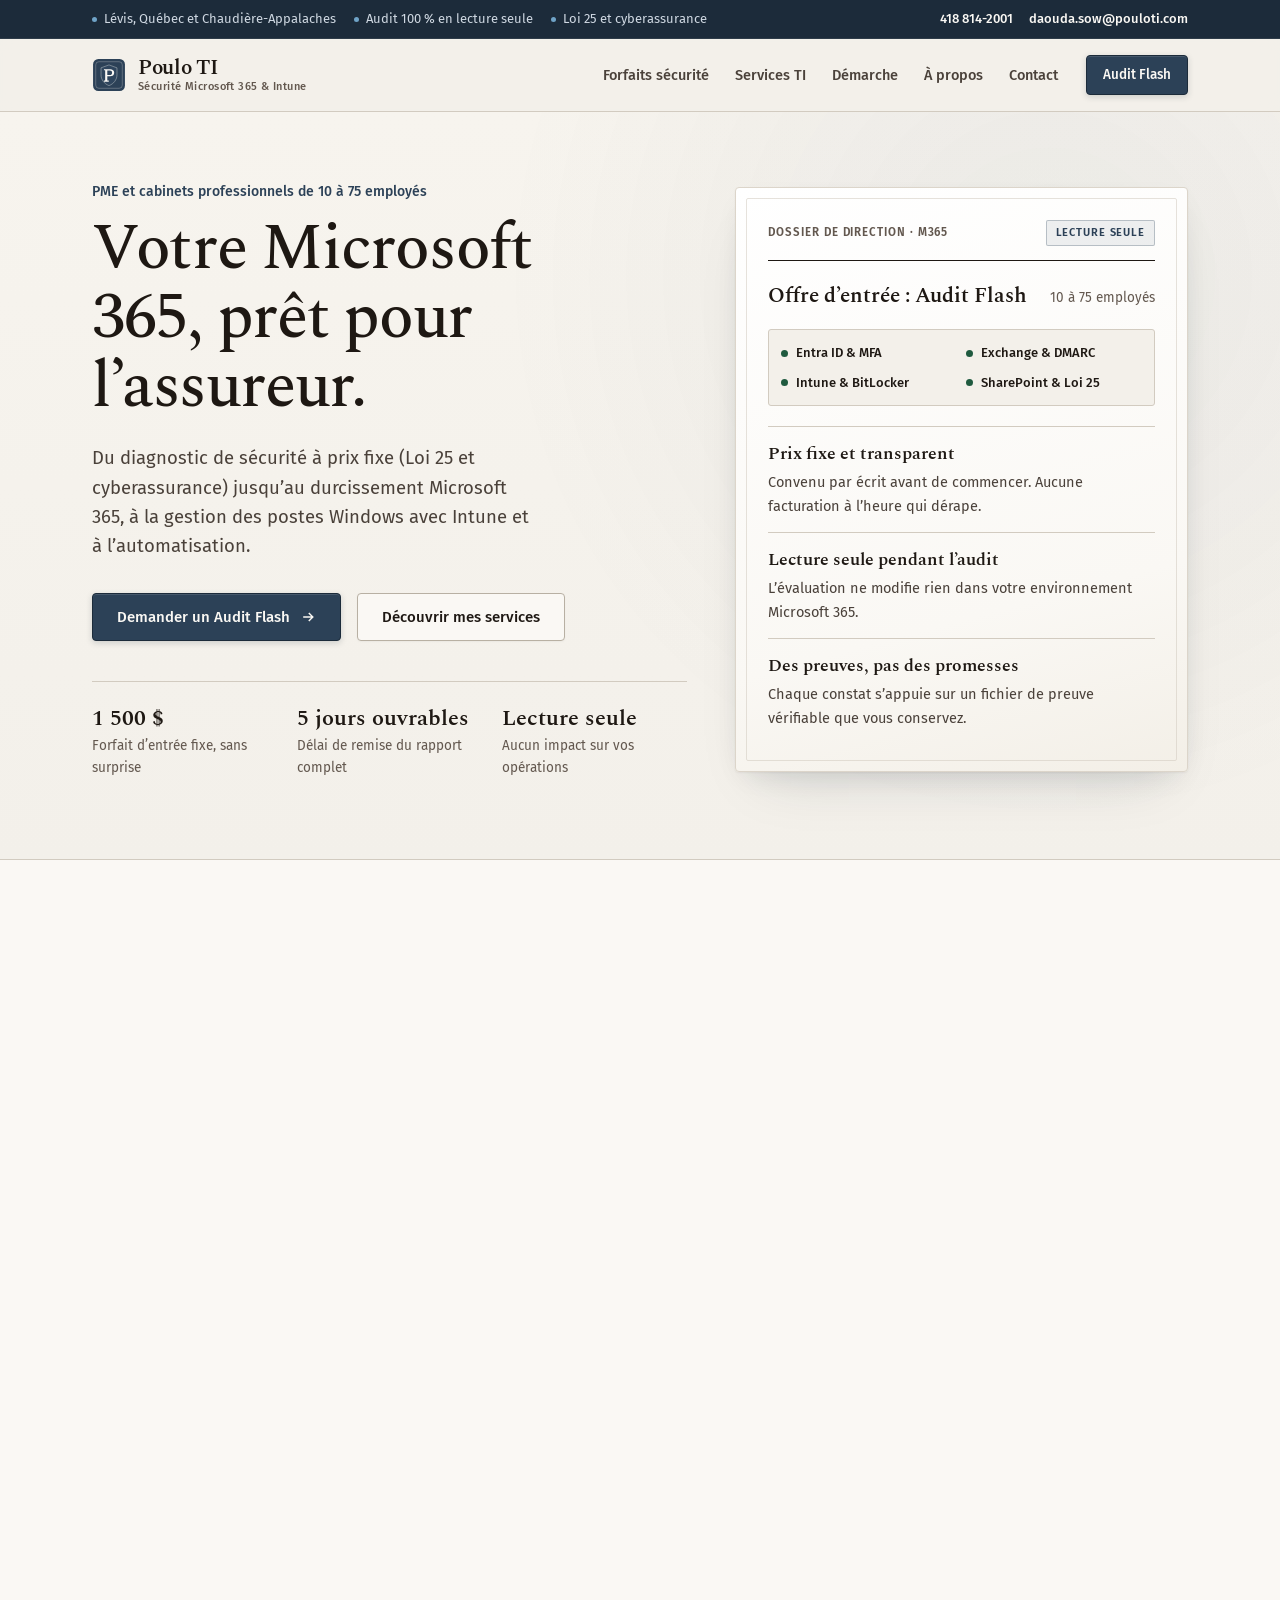
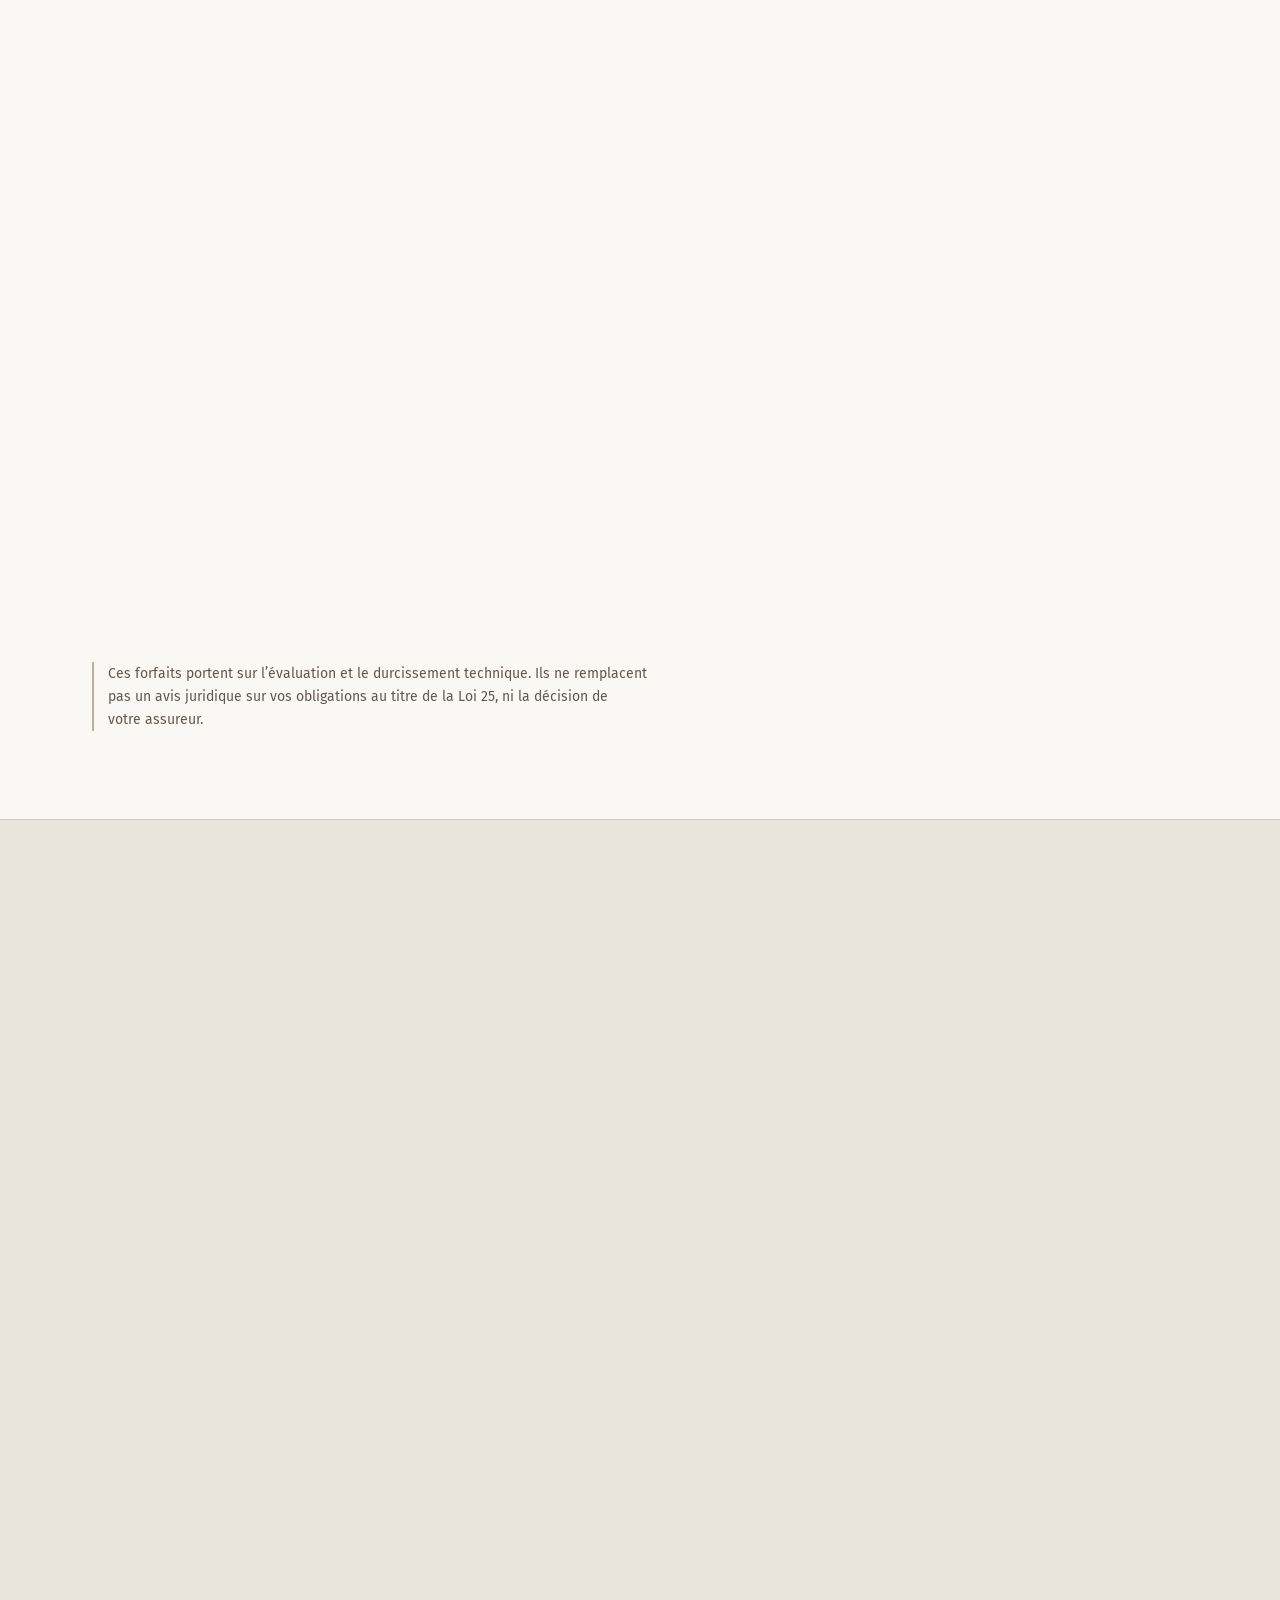
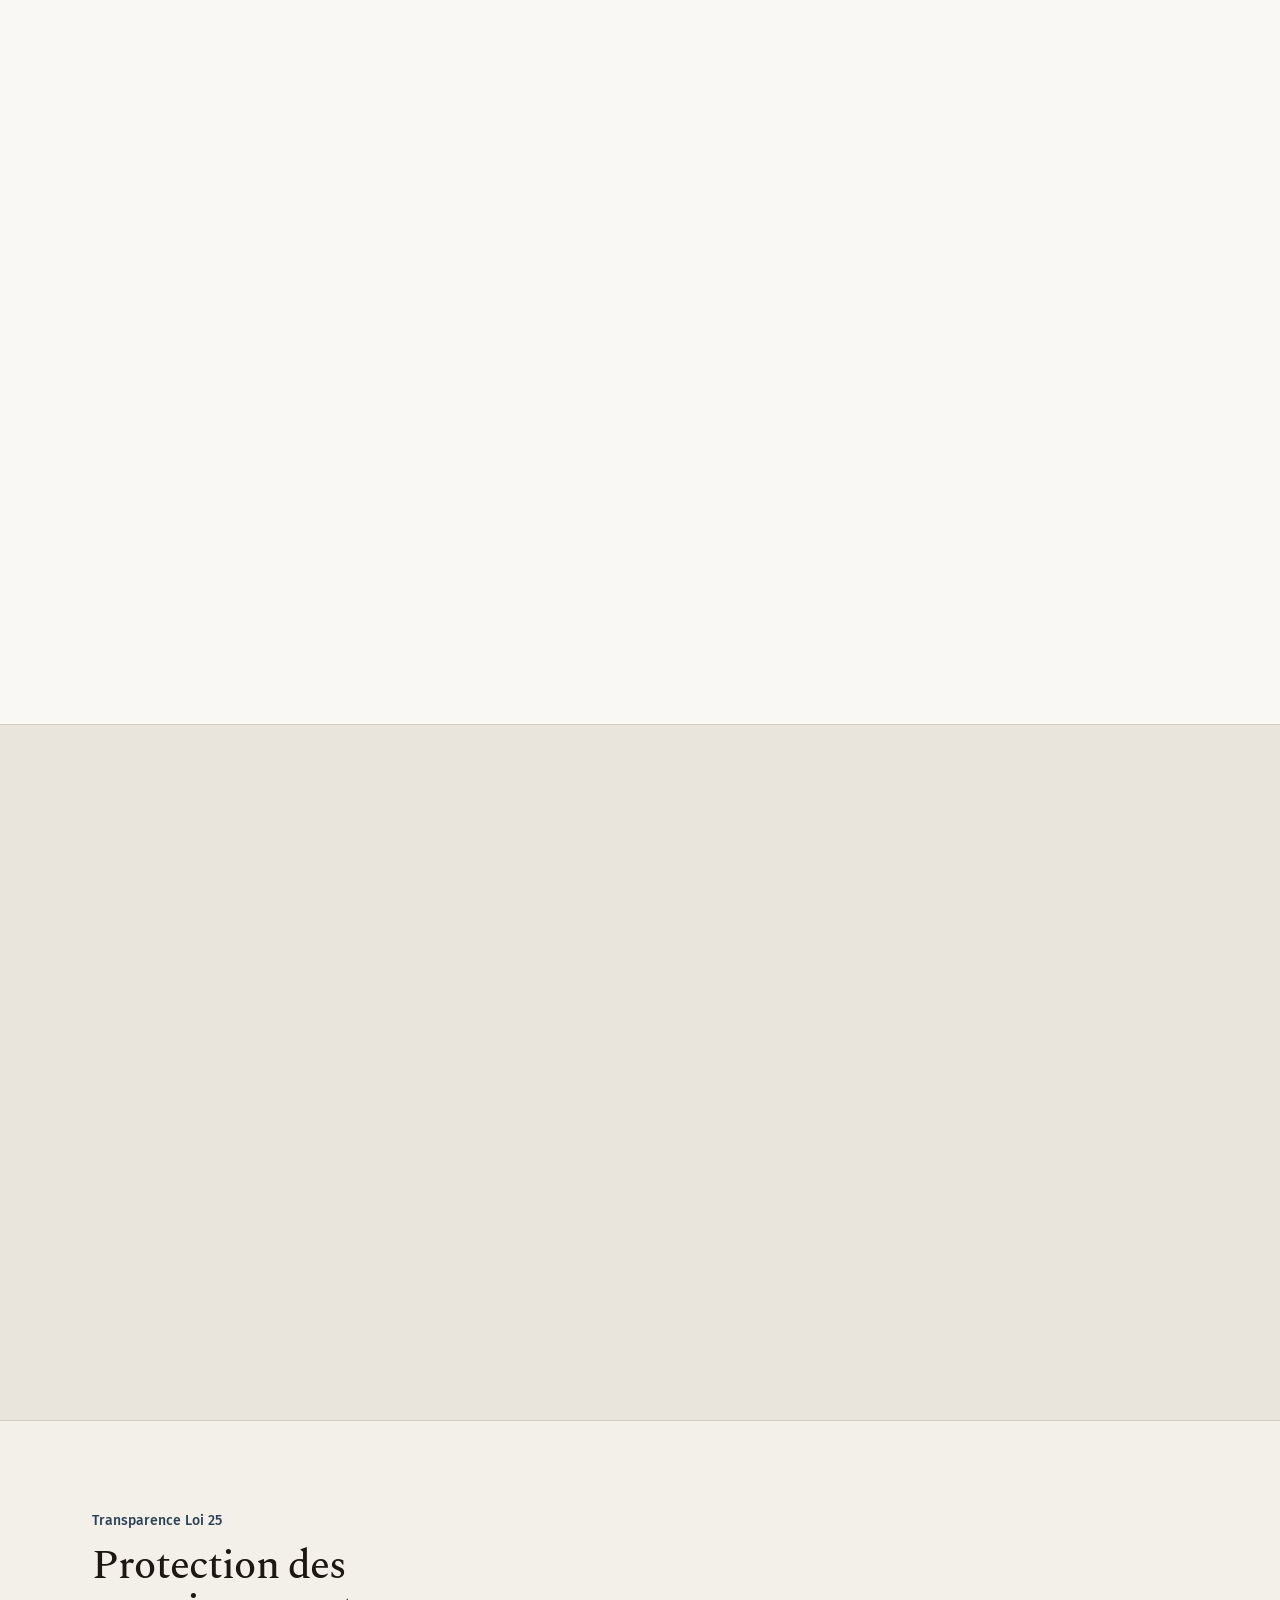
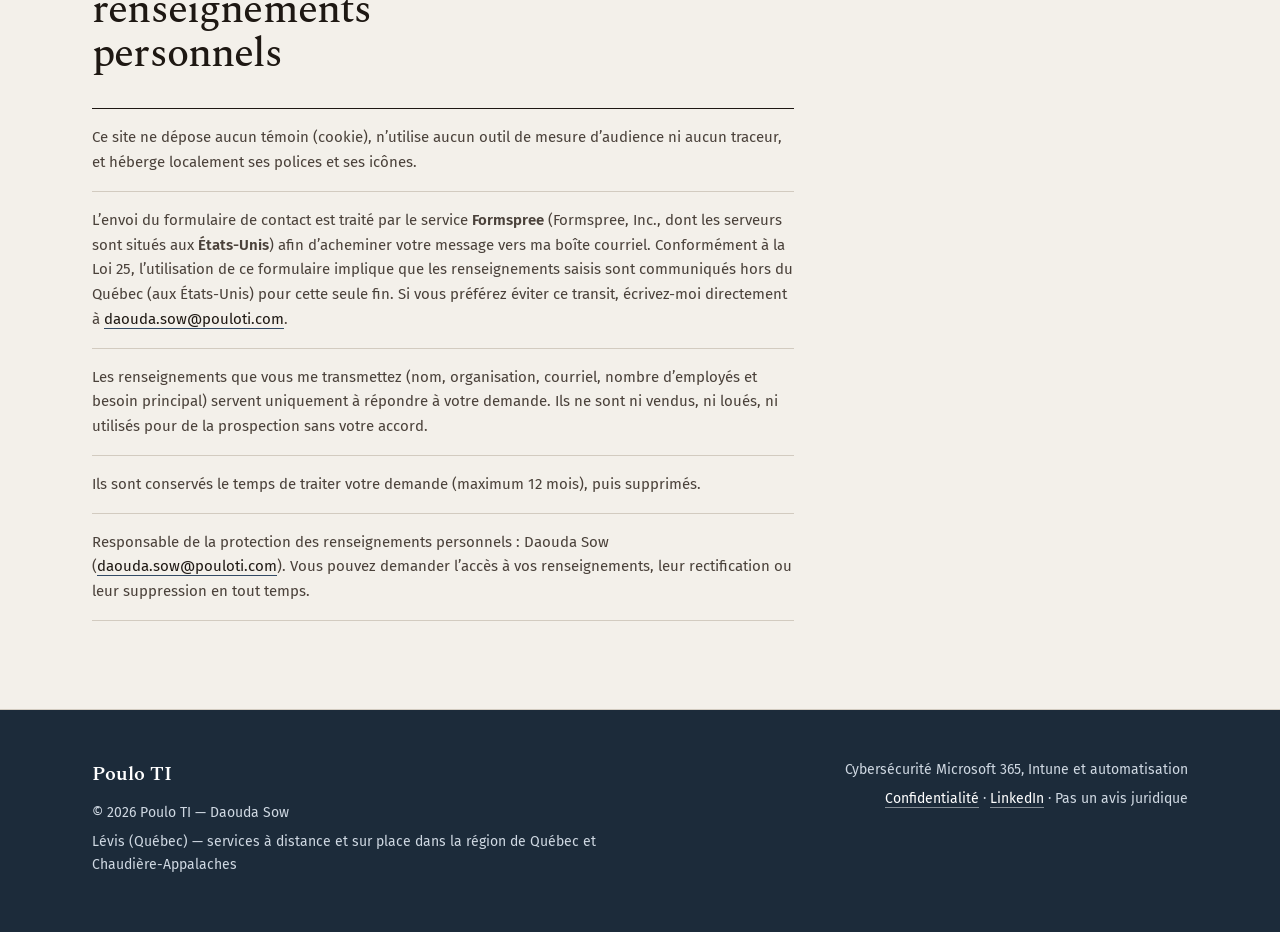
==== commit 2b0990e8: "style(typo): retirer le tiret décoratif et les majuscules forcées sur les surtitres (?v=4)" ====
--- a/index.html
+++ b/index.html
@@ -71,7 +71,7 @@
 <link rel="apple-touch-icon" href="/apple-touch-icon.png">
 <link rel="preload" href="/fonts/spectral-600.woff2" as="font" type="font/woff2" crossorigin>
 <link rel="preload" href="/fonts/fira-sans-400.woff2" as="font" type="font/woff2" crossorigin>
-<link rel="stylesheet" href="/styles.css">
+<link rel="stylesheet" href="/styles.css?v=4">
 </head>
 <body>
 <a class="saut" href="#contenu">Aller au contenu</a>
@@ -442,30 +442,24 @@
           </div>
           <div class="champ">
             <label for="employes">Nombre d’employés</label>
-            <div class="select-cadre">
-              <select id="employes" name="Employes" required>
-                <option value="">Choisir…</option>
-                <option>Moins de 10</option>
-                <option>10 à 25</option>
-                <option>26 à 50</option>
-                <option>51 à 75</option>
-                <option>Plus de 75</option>
-              </select>
-              <svg class="select-chevron" viewBox="0 0 24 24" fill="none" stroke="currentColor" stroke-width="2.2" aria-hidden="true"><polyline points="6 9 12 15 18 9"/></svg>
-            </div>
+            <select id="employes" name="Employes" required>
+              <option value="">Choisir…</option>
+              <option>Moins de 10</option>
+              <option>10 à 25</option>
+              <option>26 à 50</option>
+              <option>51 à 75</option>
+              <option>Plus de 75</option>
+            </select>
           </div>
           <div class="champ champ-large">
             <label for="besoin">Besoin principal</label>
-            <div class="select-cadre">
-              <select id="besoin" name="Besoin">
-                <option>Audit Flash et conformité</option>
-                <option>Durcissement Microsoft 365</option>
-                <option>Gestion des postes avec Intune</option>
-                <option>Déploiement d’applications / automatisation</option>
-                <option>Autre besoin</option>
-              </select>
-              <svg class="select-chevron" viewBox="0 0 24 24" fill="none" stroke="currentColor" stroke-width="2.2" aria-hidden="true"><polyline points="6 9 12 15 18 9"/></svg>
-            </div>
+            <select id="besoin" name="Besoin">
+              <option>Audit Flash et conformité</option>
+              <option>Durcissement Microsoft 365</option>
+              <option>Gestion des postes avec Intune</option>
+              <option>Déploiement d’applications / automatisation</option>
+              <option>Autre besoin</option>
+            </select>
           </div>
         </div>
         <p class="aide">N’incluez aucune information sur vos clients ni aucun détail de configuration TI. Consultez ma <a href="/confidentialite.html">politique de confidentialité</a>.</p>
@@ -511,6 +505,6 @@
   </div>
 </footer>
 
-<script src="/app.js" defer></script>
+<script src="/app.js?v=2" defer></script>
 </body>
 </html>
--- a/styles.css
+++ b/styles.css
@@ -94,26 +94,15 @@
 h3{font-size:23px;line-height:1.2}
 p{margin:0;text-wrap:pretty}
 
-/* Surtitre éditorial avec filet d'architecte */
+/* Surtitre éditorial sobre (sans tiret décoratif ni majuscules forcées) */
 .surtitre{
-  display:inline-flex;
-  align-items:center;
-  gap:10px;
+  display:block;
   font-family:var(--texte);
-  font-size:12px;
-  font-weight:600;
-  letter-spacing:.09em;
-  text-transform:uppercase;
+  font-size:14px;
+  font-weight:500;
+  letter-spacing:0;
   color:var(--marine);
-  margin:0 0 14px;
-}
-.surtitre::before{
-  content:"";
-  display:inline-block;
-  width:20px;
-  height:1.5px;
-  background:var(--cuivre);
-  flex-shrink:0;
+  margin:0 0 12px;
 }
 
 /* Bandeau supérieur de réassurance */
@@ -679,26 +668,7 @@
   width:100%;
   transition:border-color var(--duree-courte) var(--courbe),box-shadow var(--duree-courte) var(--courbe);
 }
-.select-cadre{position:relative;display:block}
-.select-cadre select{
-  -webkit-appearance:none;
-  -moz-appearance:none;
-  appearance:none;
-  background-image:none;
-  padding-right:40px;
-  cursor:pointer;
-}
-.select-cadre select::-ms-expand{display:none}
-.select-chevron{
-  position:absolute;
-  right:14px;
-  top:50%;
-  transform:translateY(-50%);
-  width:15px;
-  height:15px;
-  color:var(--marine);
-  pointer-events:none;
-}
+select{cursor:pointer}
 input:hover,select:hover{border-color:var(--encre)}
 input:focus,select:focus{outline:none;border-color:var(--marine);box-shadow:var(--ombre-focus)}
 input:disabled,select:disabled{opacity:.55;cursor:not-allowed}
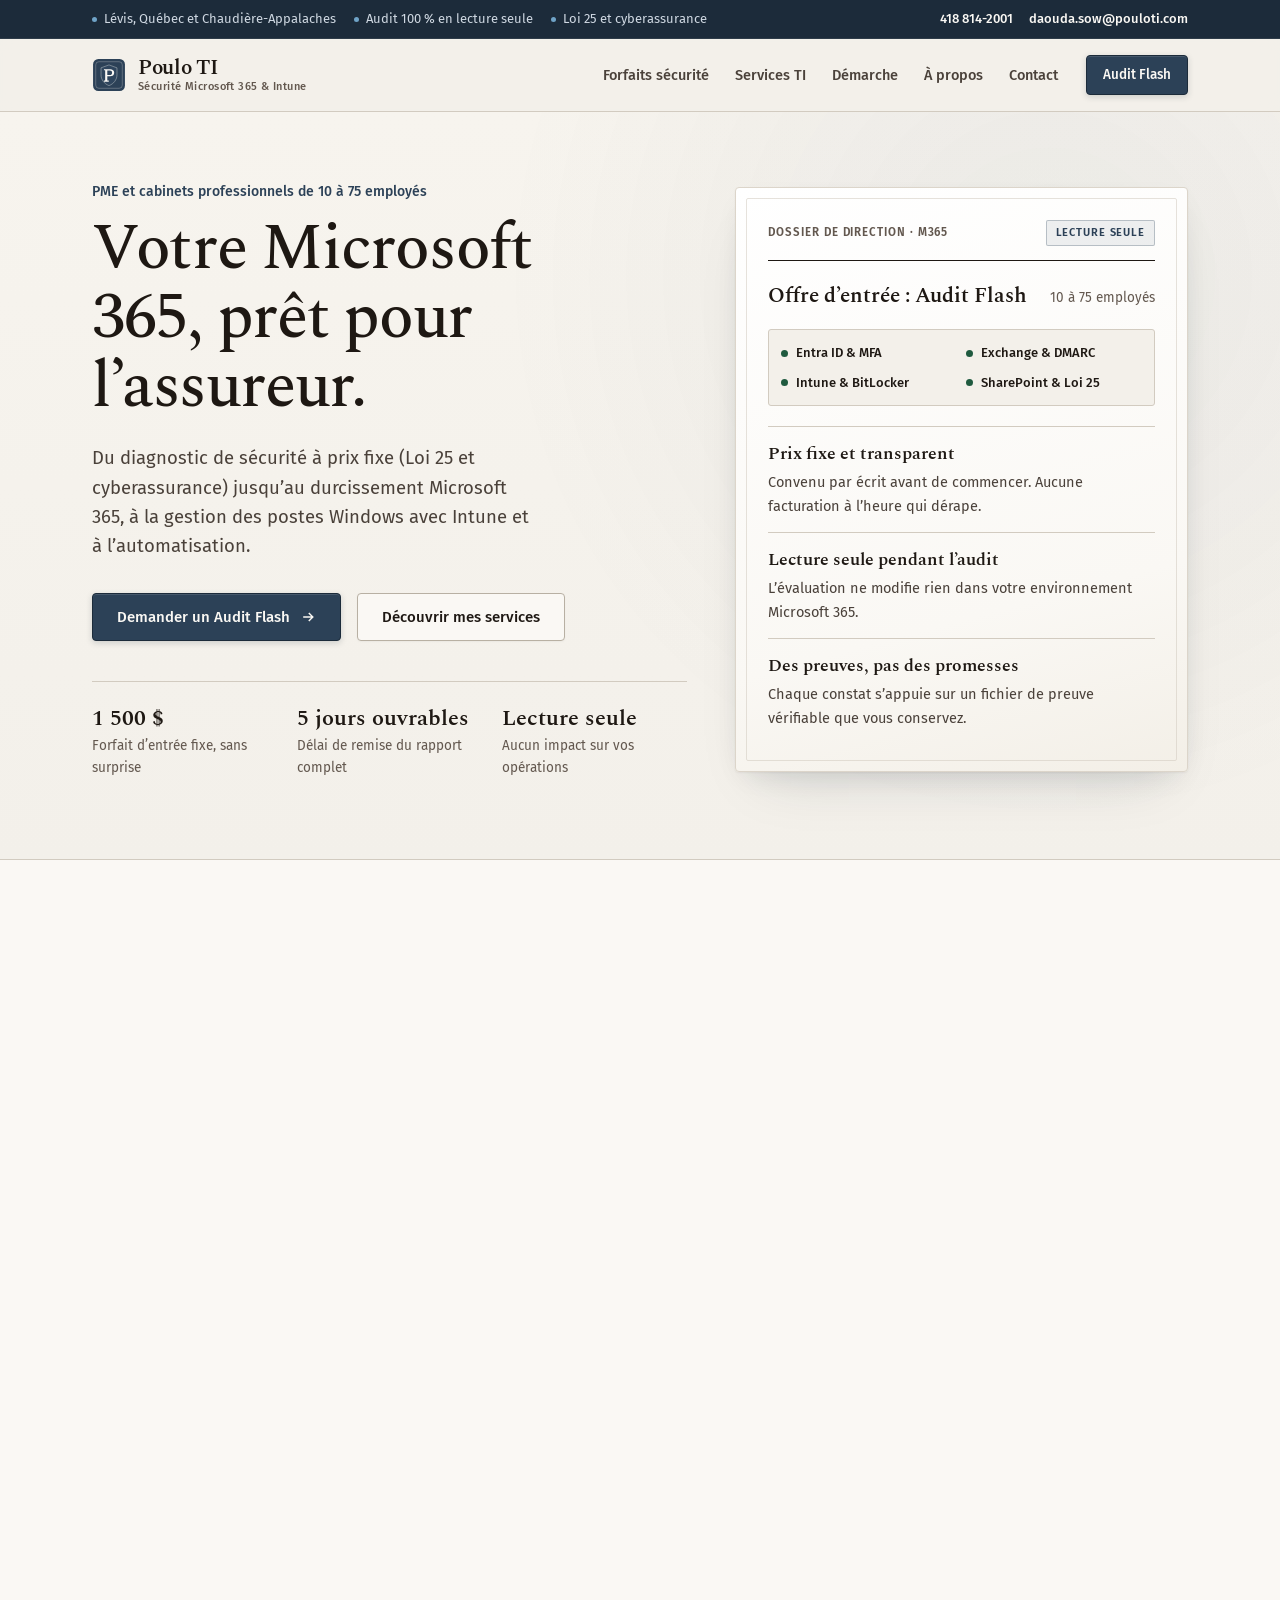
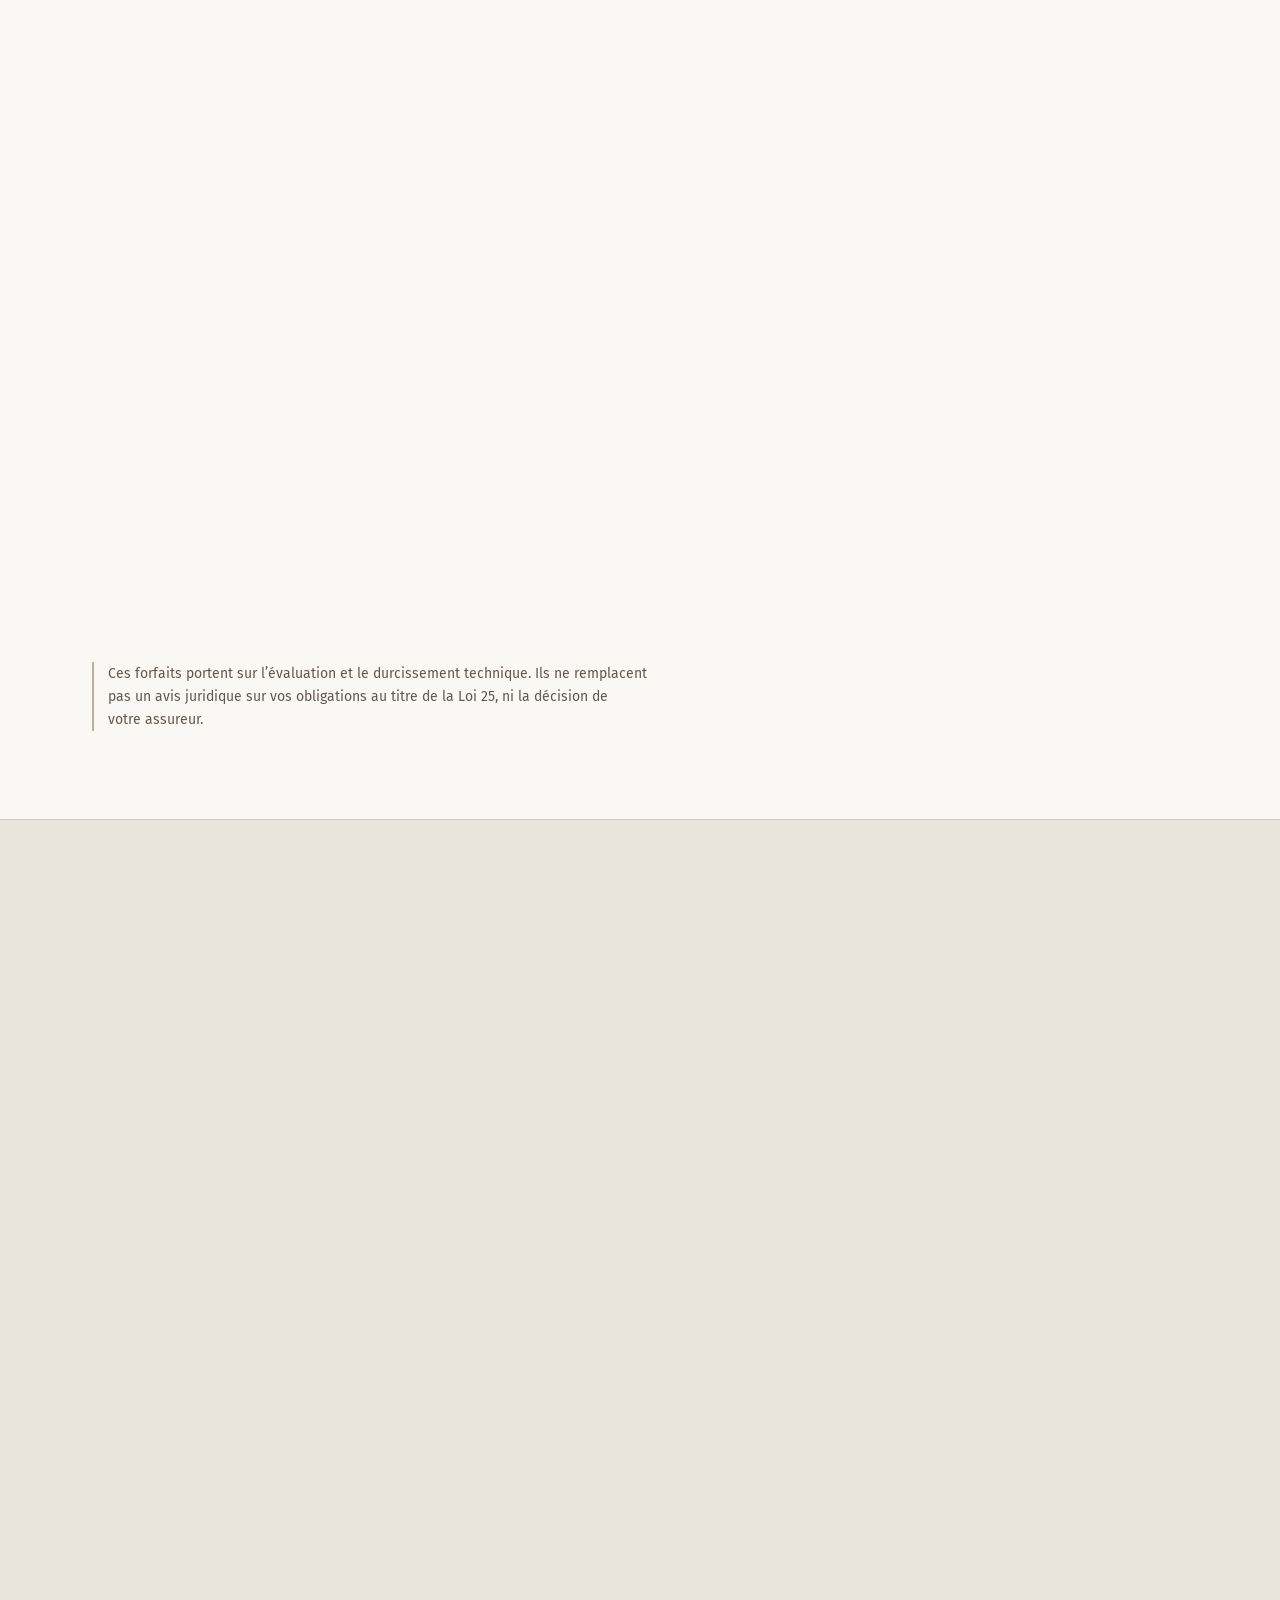
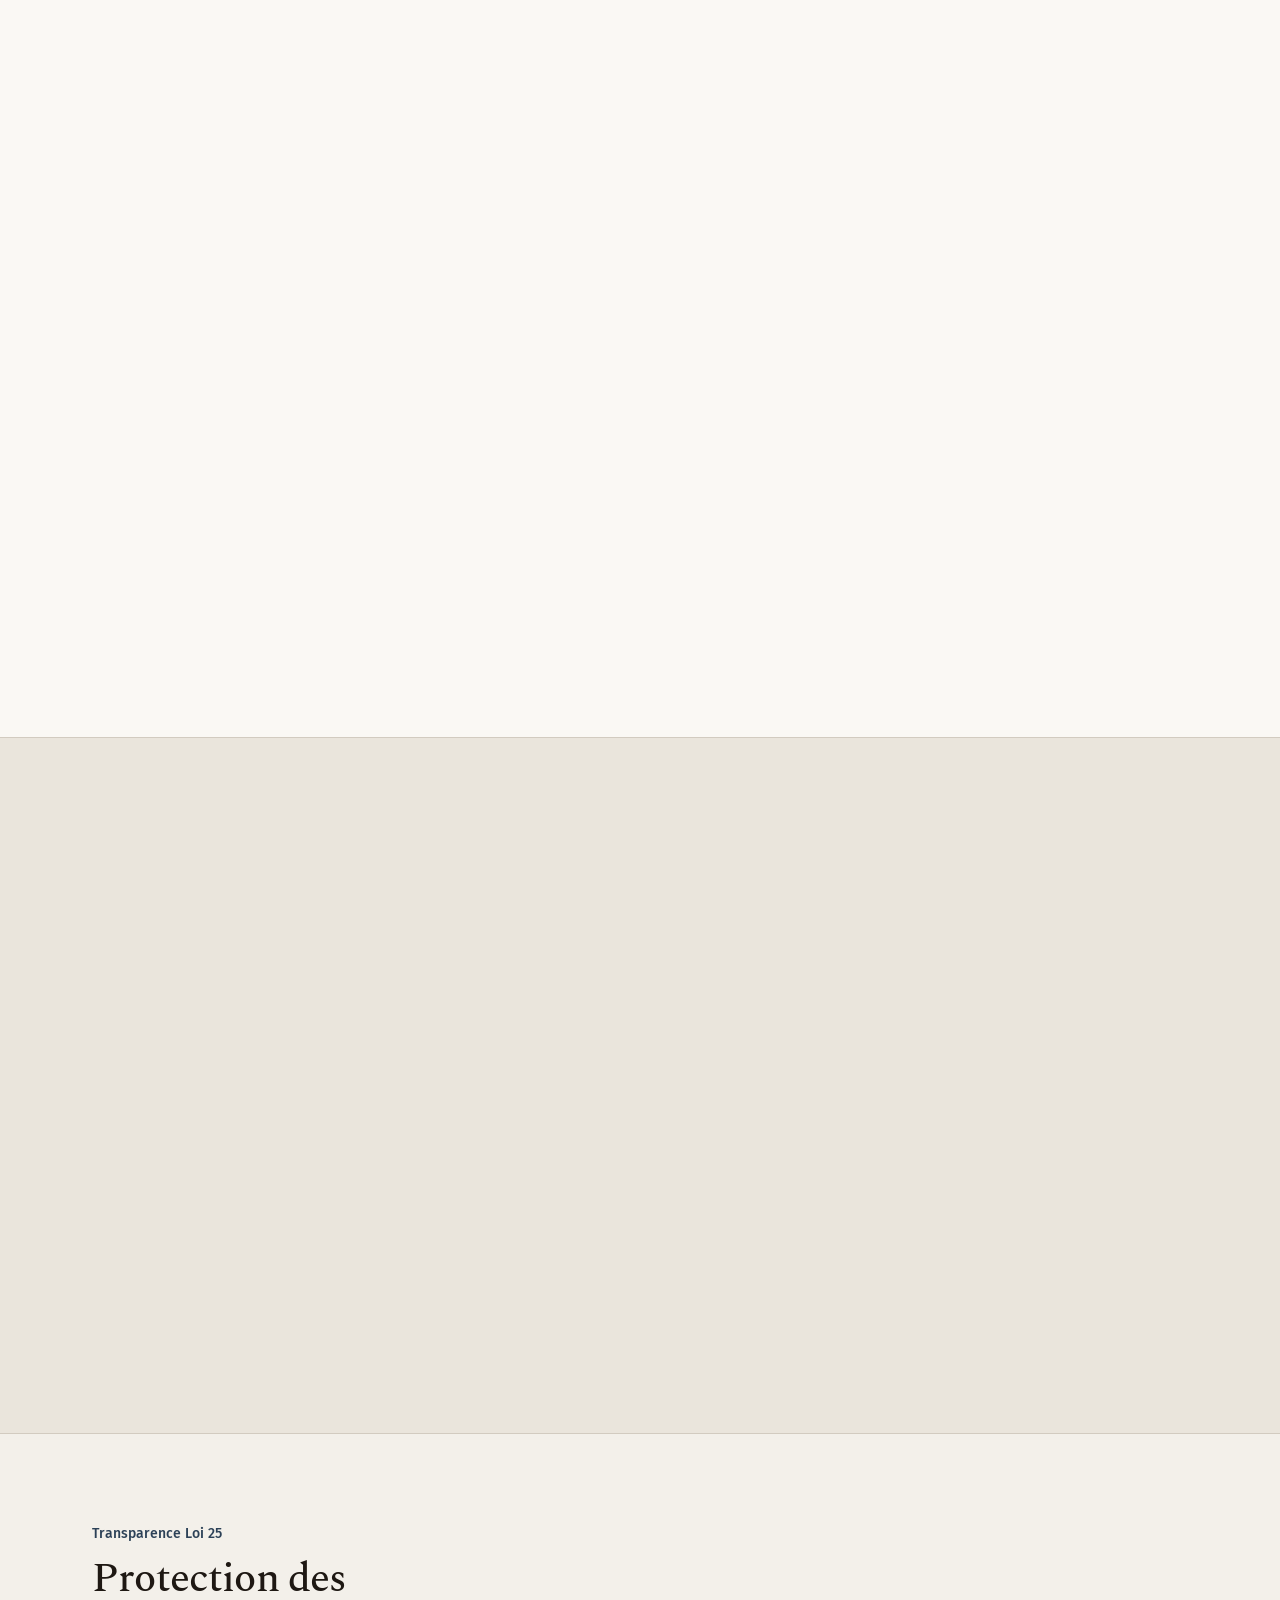
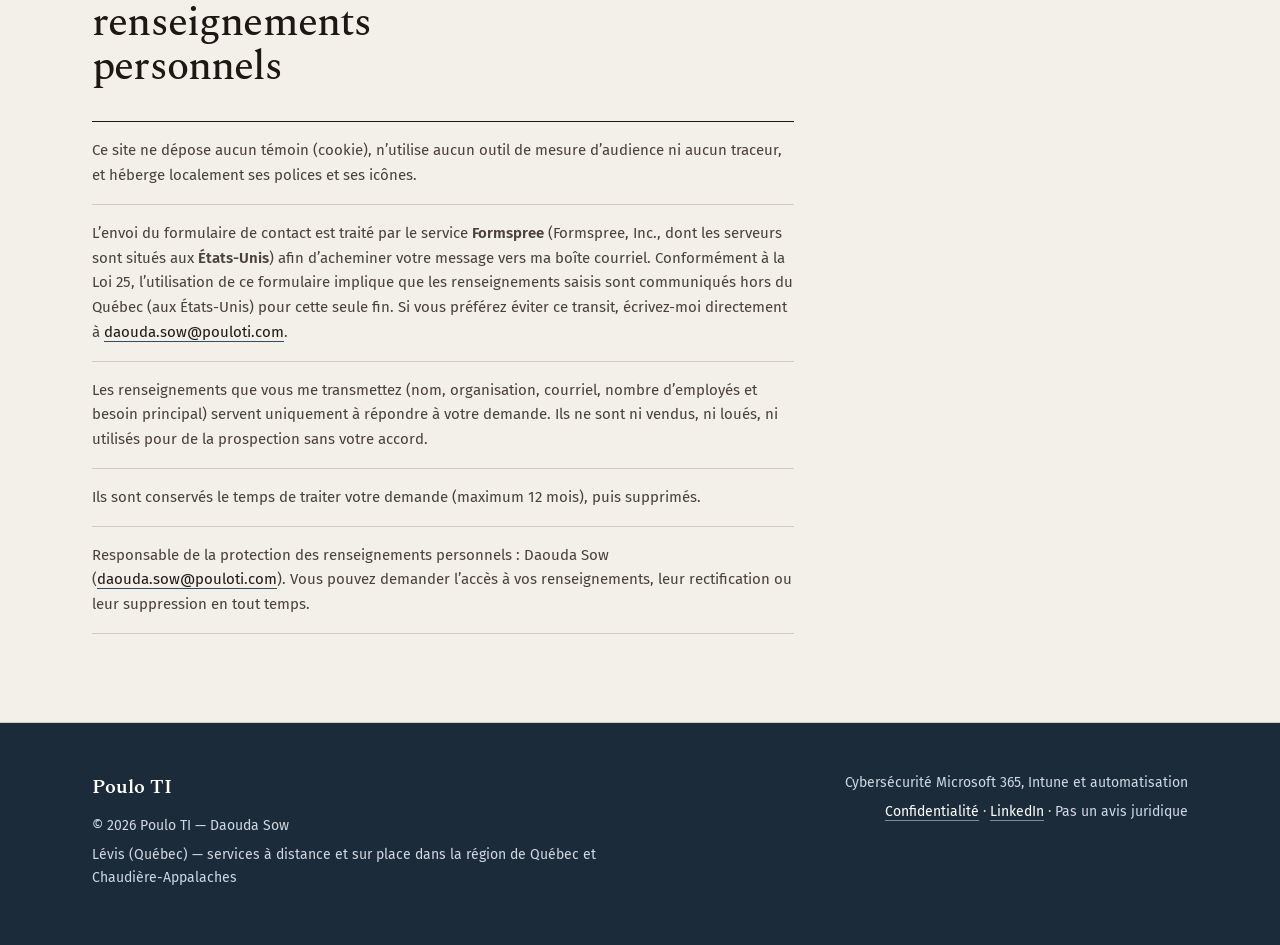
==== commit 7f1d2c49: "feat(ui): ajouter les micro-interactions tactiles au survol souris (?v=5)" ====
--- a/index.html
+++ b/index.html
@@ -71,7 +71,7 @@
 <link rel="apple-touch-icon" href="/apple-touch-icon.png">
 <link rel="preload" href="/fonts/spectral-600.woff2" as="font" type="font/woff2" crossorigin>
 <link rel="preload" href="/fonts/fira-sans-400.woff2" as="font" type="font/woff2" crossorigin>
-<link rel="stylesheet" href="/styles.css?v=4">
+<link rel="stylesheet" href="/styles.css?v=5">
 </head>
 <body>
 <a class="saut" href="#contenu">Aller au contenu</a>
--- a/styles.css
+++ b/styles.css
@@ -382,6 +382,7 @@
 /* Offres : Registre d'honoraires avec mise en valeur de l'offre d'entrée */
 .offres-index{display:flex;flex-direction:column;gap:20px}
 .offre-ligne{
+  position:relative;
   display:grid;
   grid-template-columns:56px minmax(0,1fr) minmax(0,1.35fr);
   gap:24px 36px;
@@ -390,9 +391,21 @@
   border:1px solid var(--carte-bord);
   border-radius:var(--rayon-carte);
   align-items:start;
-  transition:border-color var(--duree-courte) var(--courbe),box-shadow var(--duree-courte) var(--courbe);
-}
-.offre-ligne:hover{border-color:var(--filet-fort);box-shadow:var(--ombre-fine)}
+  transition:transform var(--duree-courte) var(--courbe),border-color var(--duree-courte) var(--courbe),box-shadow var(--duree-courte) var(--courbe),background-color var(--duree-courte) var(--courbe);
+}
+.offre-ligne:not(.offre-vedette)::after{
+  content:"";
+  position:absolute;
+  left:-1px;
+  top:-1px;
+  bottom:-1px;
+  width:4px;
+  background:var(--marine);
+  border-radius:var(--rayon-carte) 0 0 var(--rayon-carte);
+  transform:scaleY(0);
+  transform-origin:top center;
+  transition:transform 240ms var(--courbe);
+}
 .offre-ligne.offre-vedette{
   background:linear-gradient(165deg,#FFFFFF 0%,var(--papier) 100%);
   border-color:var(--marine);
@@ -748,6 +761,89 @@
   .boutons .bouton{width:100%}
 }
 
+/* Micro-interactions tactiles au survol (uniquement sur écrans avec pointeur souris) */
+@media (hover:hover) and (pointer:fine){
+  /* 1. Spécimen de dossier & carte exemple de rapport */
+  .specimen,.exemple-rapport{
+    transition:transform 240ms var(--courbe),box-shadow 240ms var(--courbe),border-color 240ms var(--courbe);
+  }
+  .specimen:hover,.exemple-rapport:hover{
+    transform:translateY(-3px);
+    box-shadow:0 2px 4px rgba(30,24,19,.06),0 18px 40px -14px rgba(28,43,58,.20),0 34px 68px -28px rgba(28,43,58,.24);
+  }
+  .axe-item{
+    padding:4px 6px;
+    margin:-4px -6px;
+    border-radius:3px;
+    transition:background-color var(--duree-courte) var(--courbe),transform var(--duree-courte) var(--courbe);
+  }
+  .axe-item:hover{
+    background:var(--papier);
+    transform:translateX(3px);
+  }
+
+  /* 2. Lignes des 3 forfaits */
+  .offre-num{transition:color var(--duree-courte) var(--courbe),transform var(--duree-courte) var(--courbe)}
+  .offre-ligne:hover{
+    transform:translateY(-2px);
+    border-color:var(--filet-fort);
+    background:var(--papier);
+    box-shadow:var(--ombre-carte);
+  }
+  .offre-ligne.offre-vedette:hover{
+    border-color:var(--marine);
+    box-shadow:0 2px 4px rgba(30,24,19,.06),0 18px 40px -12px rgba(28,43,58,.22);
+  }
+  .offre-ligne:not(.offre-vedette):hover::after{transform:scaleY(1)}
+  .offre-ligne:hover .offre-num{color:var(--marine);transform:translateX(2px)}
+
+  /* 3. Puces technologiques */
+  .puce-tech{
+    transition:background-color 180ms var(--courbe),color 180ms var(--courbe),border-color 180ms var(--courbe),transform 180ms var(--courbe);
+  }
+  .puce-tech:hover{
+    background:var(--marine);
+    color:var(--sur-sombre);
+    border-color:var(--marine);
+    transform:translateY(-1px);
+  }
+
+  /* 4. Chronologie des 5 étapes & garanties */
+  .etapes li{
+    padding-left:14px;
+    padding-right:14px;
+    margin:0 -14px;
+    border-radius:var(--rayon-carte);
+    transition:background-color 200ms var(--courbe);
+  }
+  .etapes h3,.etape-duree{transition:transform 200ms var(--courbe),border-color 200ms var(--courbe),color 200ms var(--courbe)}
+  .etapes li:hover{background:rgba(250,248,244,.82)}
+  .etapes li:hover h3{transform:translateX(4px);color:var(--marine)}
+  .etapes li:hover .etape-duree{border-color:var(--marine)}
+
+  .engagement{
+    padding-top:12px;
+    border-top:1px solid rgba(250,248,244,.14);
+    transition:border-color 220ms var(--courbe),transform 220ms var(--courbe);
+  }
+  .engagement:hover{
+    border-top-color:#7EB2D6;
+    transform:translateY(-2px);
+  }
+
+  /* 5. Fiche profil et coordonnées directes */
+  .fiche-rang{
+    padding-left:8px;
+    padding-right:8px;
+    margin:0 -8px;
+    border-radius:3px;
+    transition:background-color 180ms var(--courbe);
+  }
+  .fiche-rang:hover{background:var(--ivoire)}
+  .contact-direct{transition:border-color 200ms var(--courbe),box-shadow 200ms var(--courbe)}
+  .contact-direct:hover{border-color:var(--filet-fort);box-shadow:var(--ombre-fine)}
+}
+
 @media (prefers-reduced-motion:reduce){
   *,*::before,*::after{transition:none!important;animation:none!important}
   html{scroll-behavior:auto}
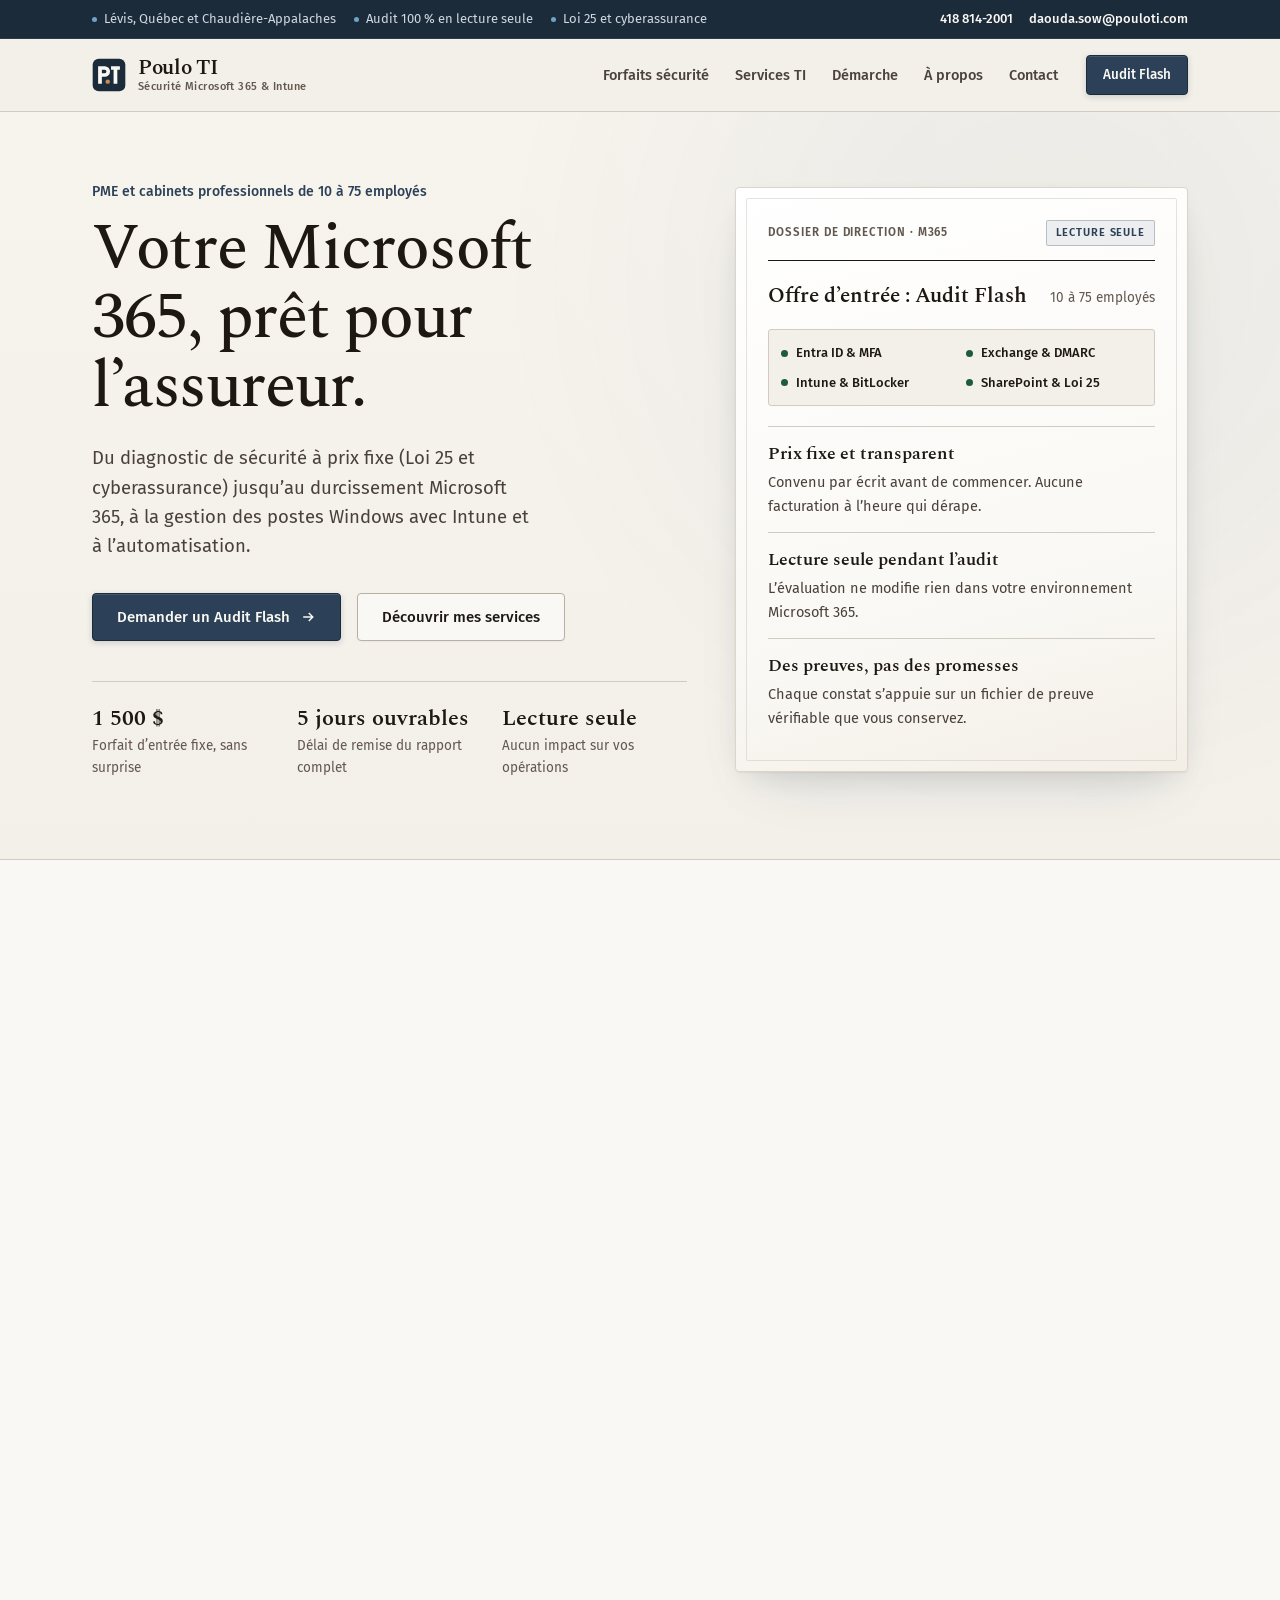
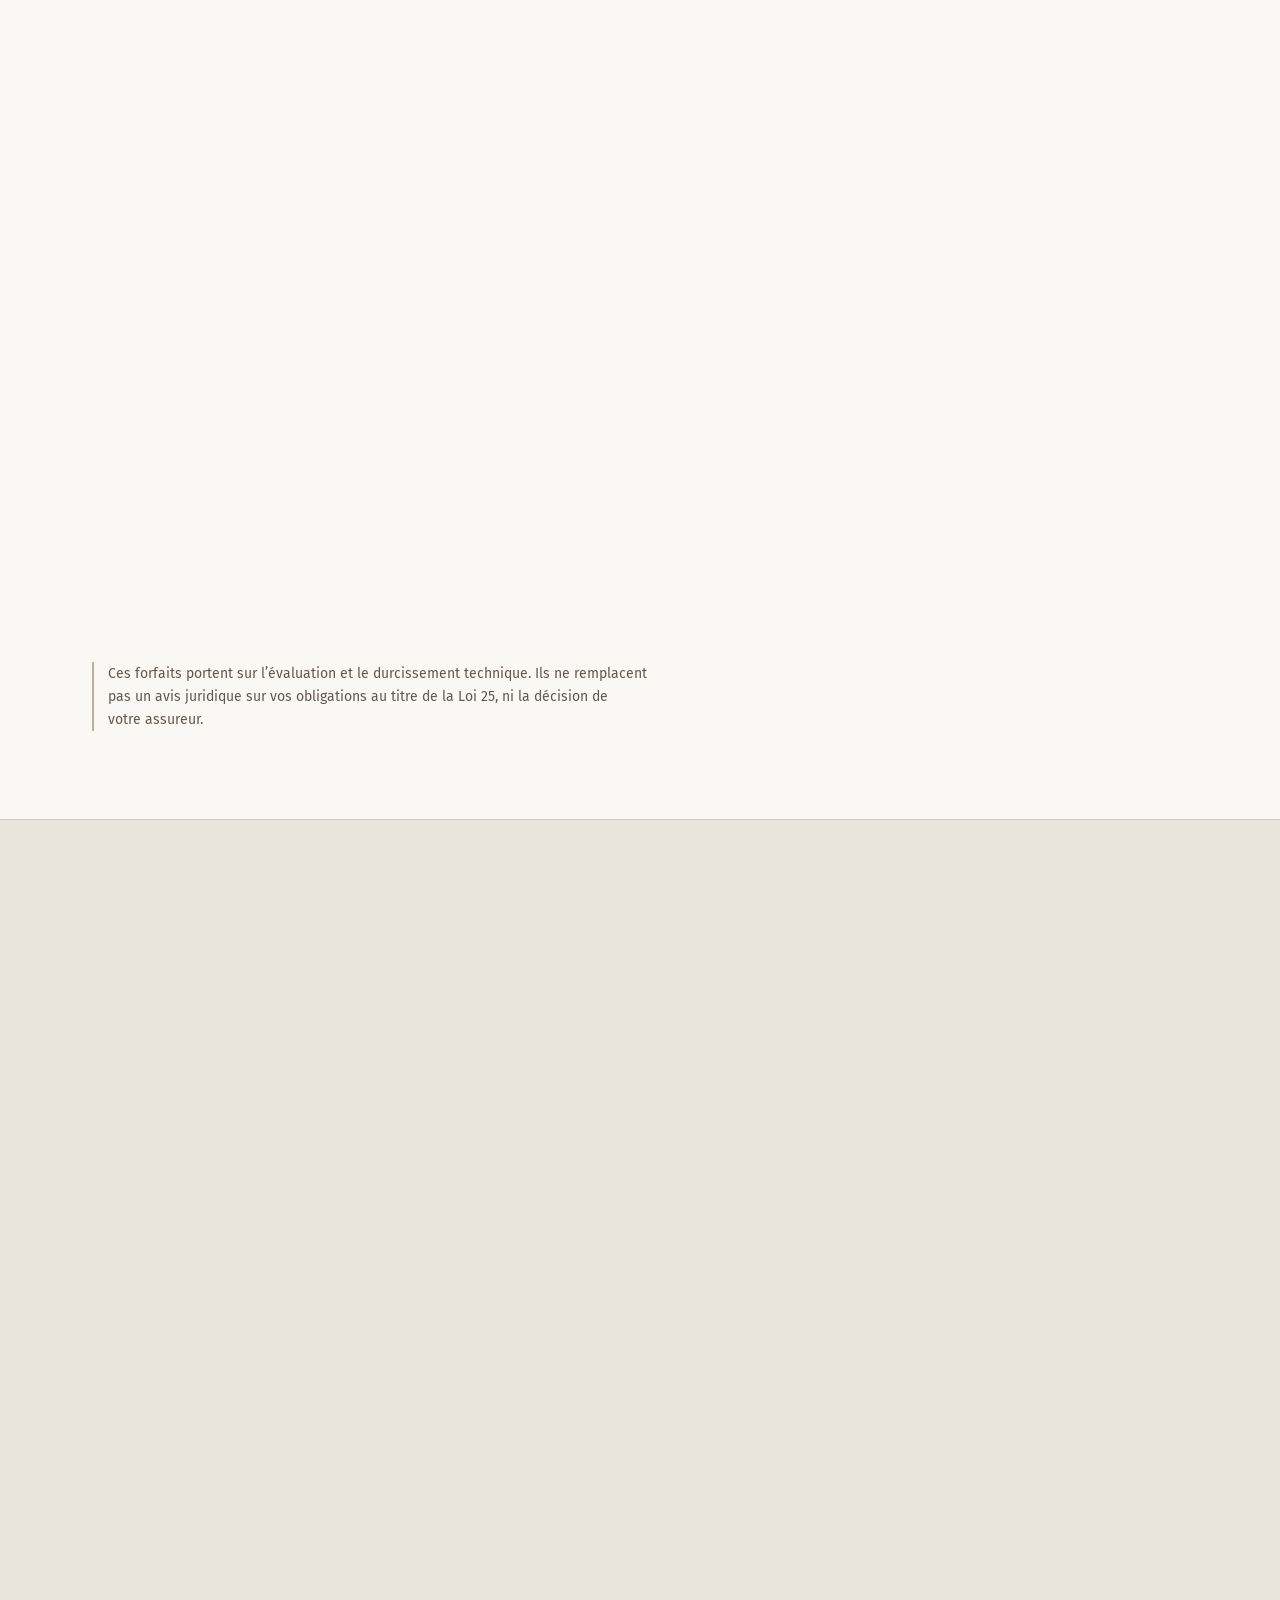
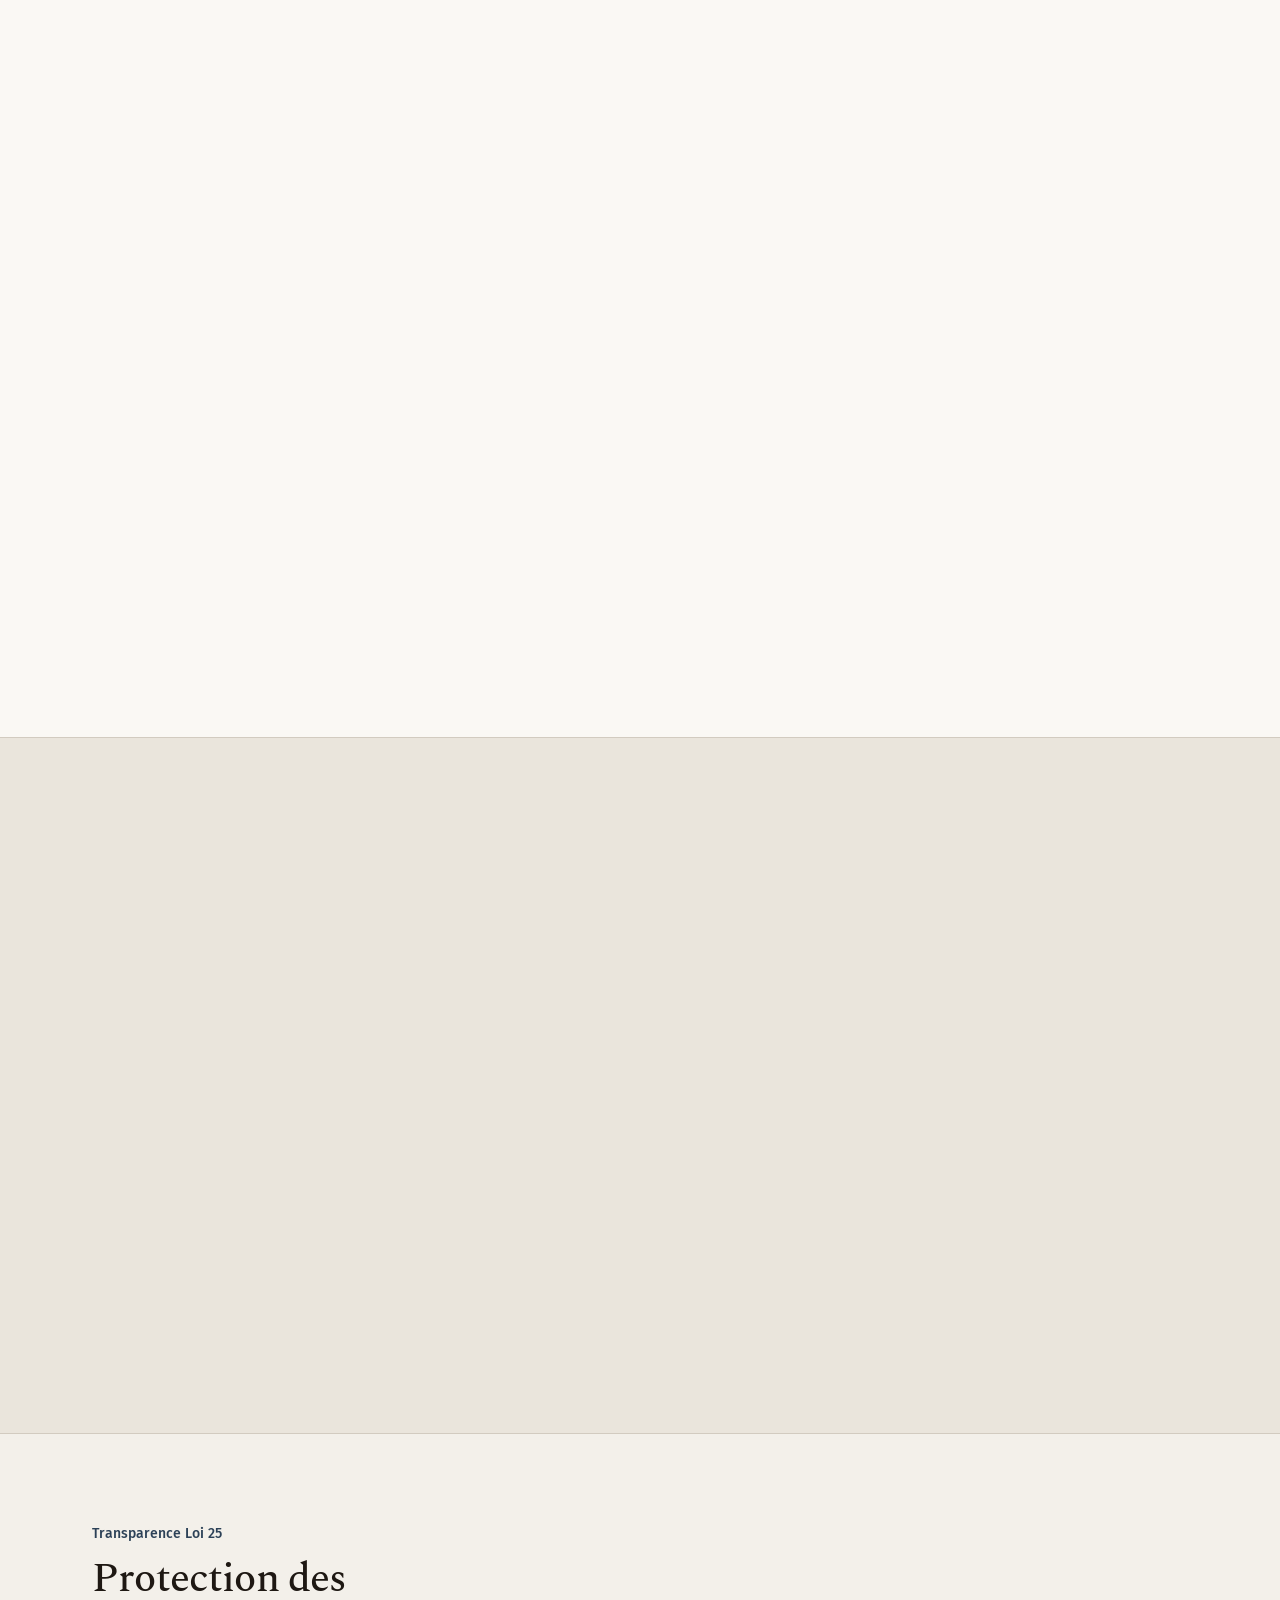
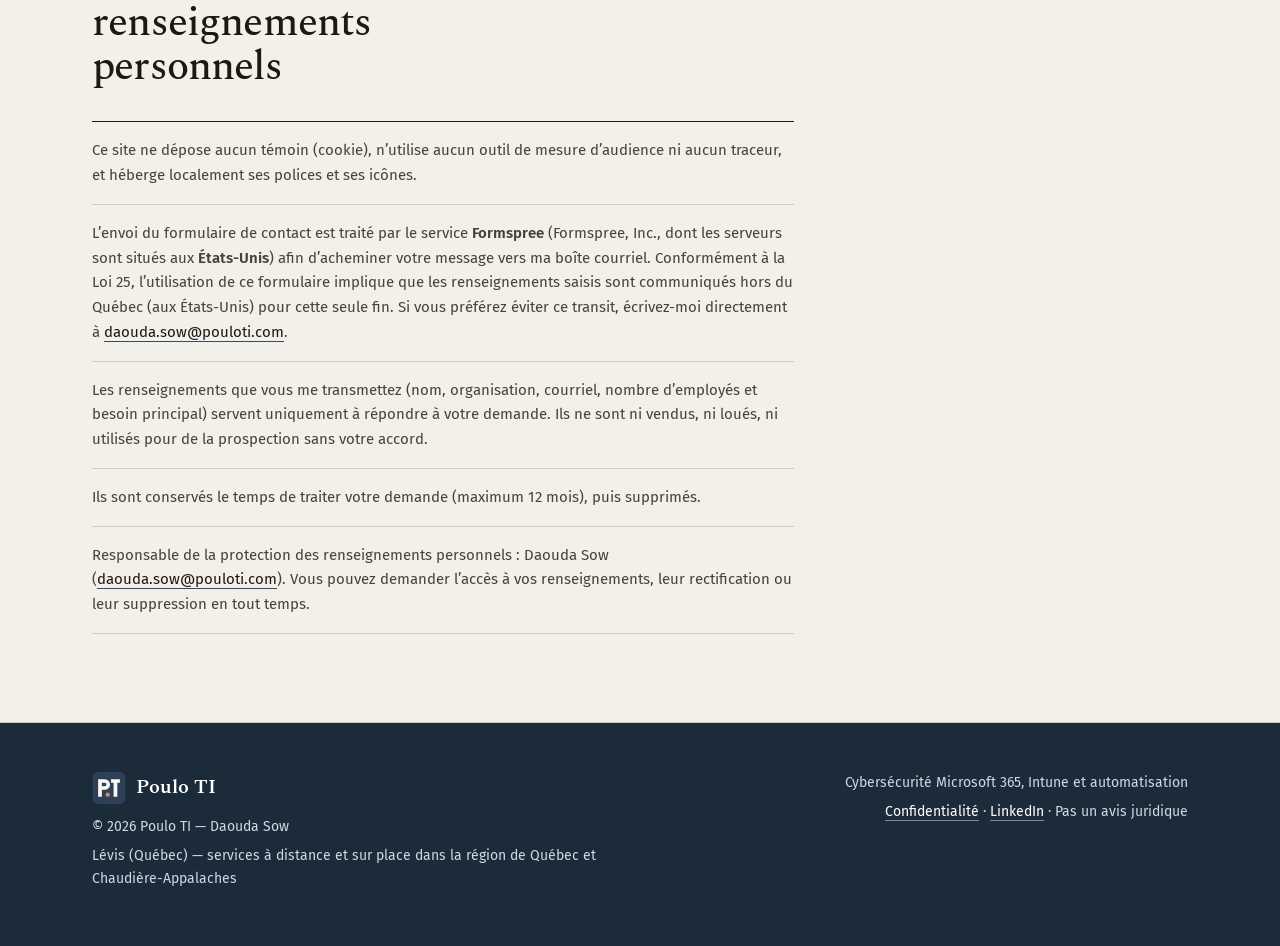
==== commit cd35b13f: "feat(marque): déployer le nouveau logo Monogramme Architectural PT sur tout le site et les icônes" ====
--- a/index.html
+++ b/index.html
@@ -93,11 +93,11 @@
 <header class="haut" id="entete">
   <div class="conteneur">
     <a class="marque" href="/">
-      <svg class="marque-sceau" viewBox="0 0 64 64" aria-hidden="true">
-        <rect x="2" y="2" width="60" height="60" rx="10" fill="var(--marine)"/>
-        <rect x="7" y="7" width="50" height="50" rx="6" fill="none" stroke="var(--papier)" stroke-width="1.25" stroke-opacity="0.38"/>
-        <path d="M32 13 L47 18.5 V31.5 C47 41.2 40.6 48.8 32 52 C23.4 48.8 17 41.2 17 31.5 V18.5 Z" fill="var(--accent)" fill-opacity="0.45" stroke="var(--papier)" stroke-width="1.2" stroke-opacity="0.55"/>
-        <path d="M23.5 21 H34.2 C38.8 21 41.8 23.5 41.8 27.6 C41.8 31.8 38.6 34.4 33.8 34.4 H28.8 V42.5 H31.6 V44.5 H22.5 V42.5 H24.8 V23 H22.5 V21 Z M28.8 23.3 V32.1 H33.3 C36.3 32.1 37.8 30.5 37.8 27.6 C37.8 24.8 36.3 23.3 33.4 23.3 Z" fill="var(--papier)"/>
+      <svg class="marque-sceau" viewBox="0 0 100 100" aria-hidden="true">
+        <rect x="2" y="2" width="96" height="96" rx="18" fill="var(--ardoise-nuit)"/>
+        <path fill="var(--papier)" fill-rule="evenodd" d="M18 24 H37.5 A15.5 15.5 0 0 1 37.5 55 H29 V76 H18 Z M29 34.5 V44.5 H37.5 A5 5 0 0 0 37.5 34.5 Z"/>
+        <path fill="var(--papier)" d="M56 24 H82 V34.5 H74.5 V76 H63.5 V34.5 H56 Z"/>
+        <circle cx="46.25" cy="69.5" r="6.5" fill="#C68B59"/>
       </svg>
       <span class="marque-texte">
         <span class="marque-nom">Poulo TI</span>
@@ -494,7 +494,15 @@
 <footer>
   <div class="conteneur">
     <div>
-      <div class="pied-marque">Poulo TI</div>
+      <div class="pied-marque">
+        <svg class="marque-sceau" viewBox="0 0 100 100" aria-hidden="true">
+          <rect x="2" y="2" width="96" height="96" rx="18" fill="var(--marine)"/>
+          <path fill="var(--papier)" fill-rule="evenodd" d="M18 24 H37.5 A15.5 15.5 0 0 1 37.5 55 H29 V76 H18 Z M29 34.5 V44.5 H37.5 A5 5 0 0 0 37.5 34.5 Z"/>
+          <path fill="var(--papier)" d="M56 24 H82 V34.5 H74.5 V76 H63.5 V34.5 H56 Z"/>
+          <circle cx="46.25" cy="69.5" r="6.5" fill="#C68B59"/>
+        </svg>
+        <span>Poulo TI</span>
+      </div>
       <p>© 2026 Poulo TI — Daouda Sow</p>
       <p>Lévis (Québec) — services à distance et sur place dans la région de Québec et Chaudière-Appalaches</p>
     </div>
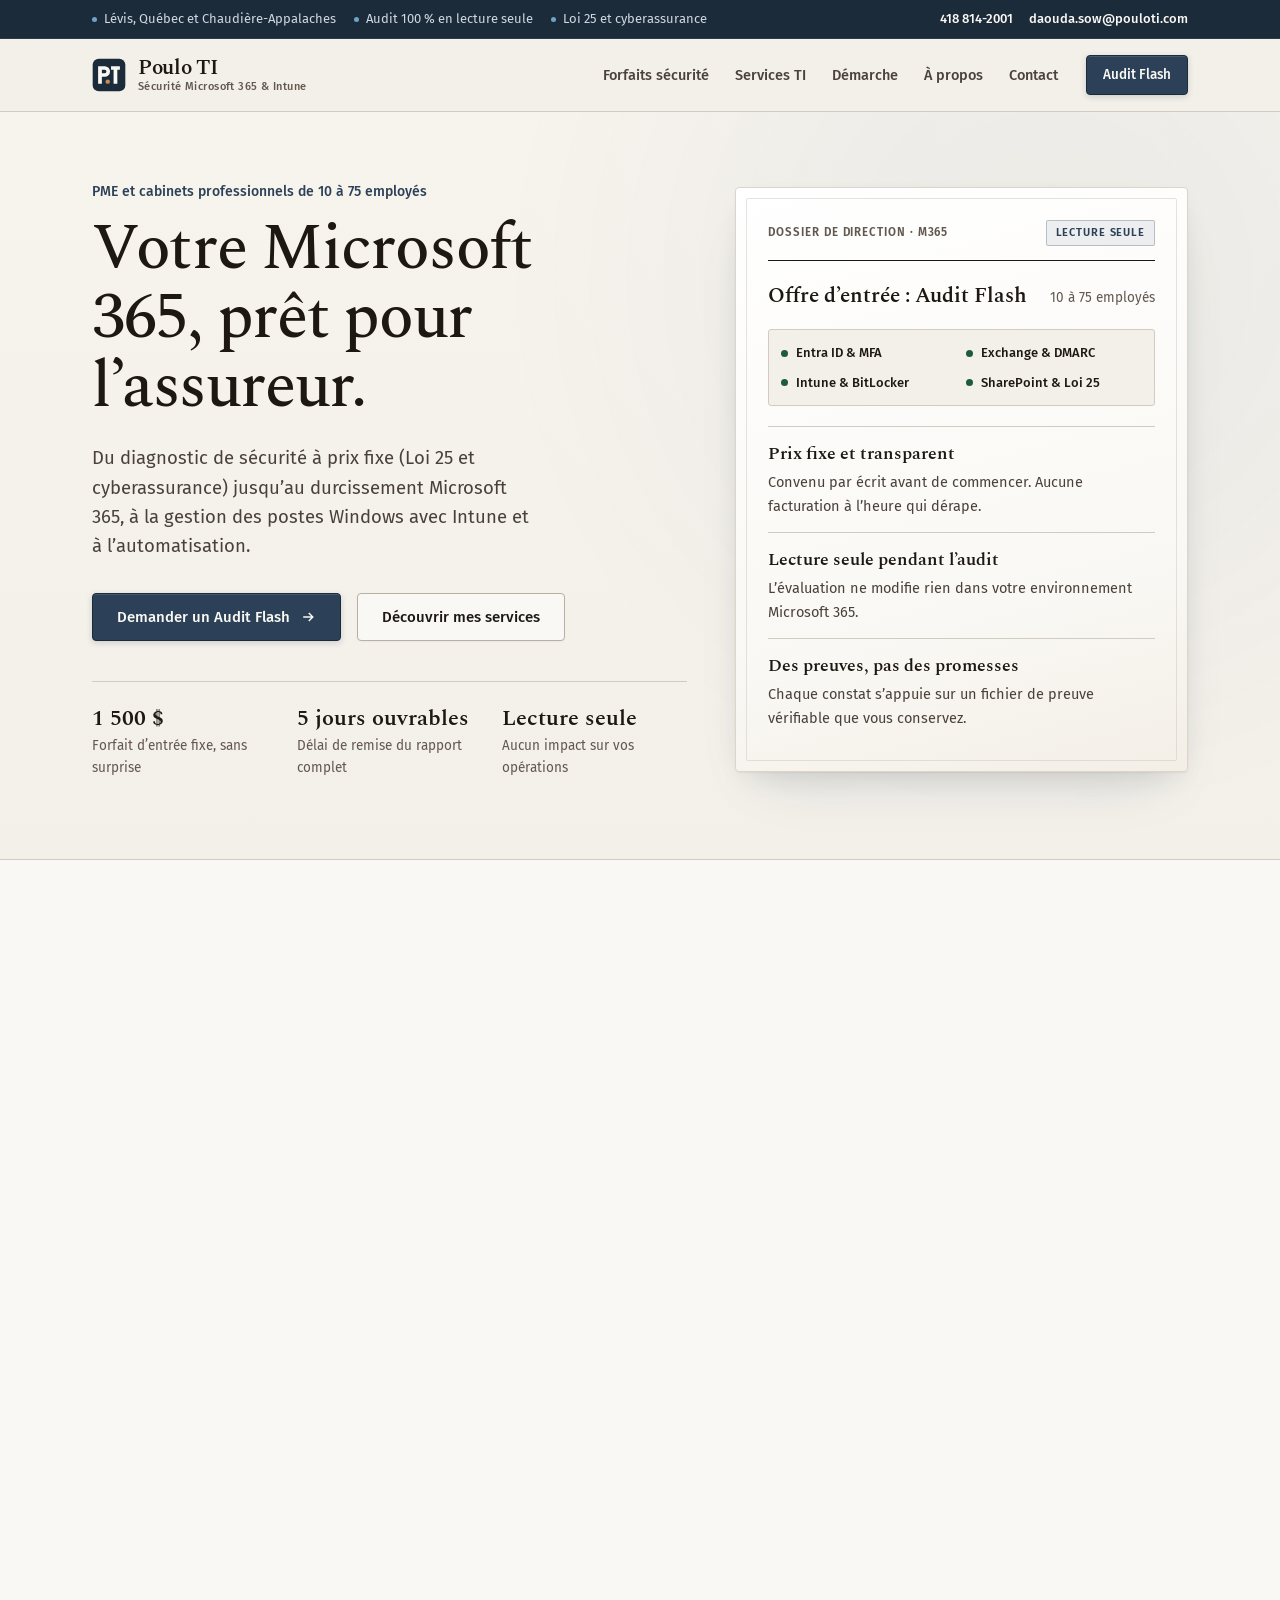
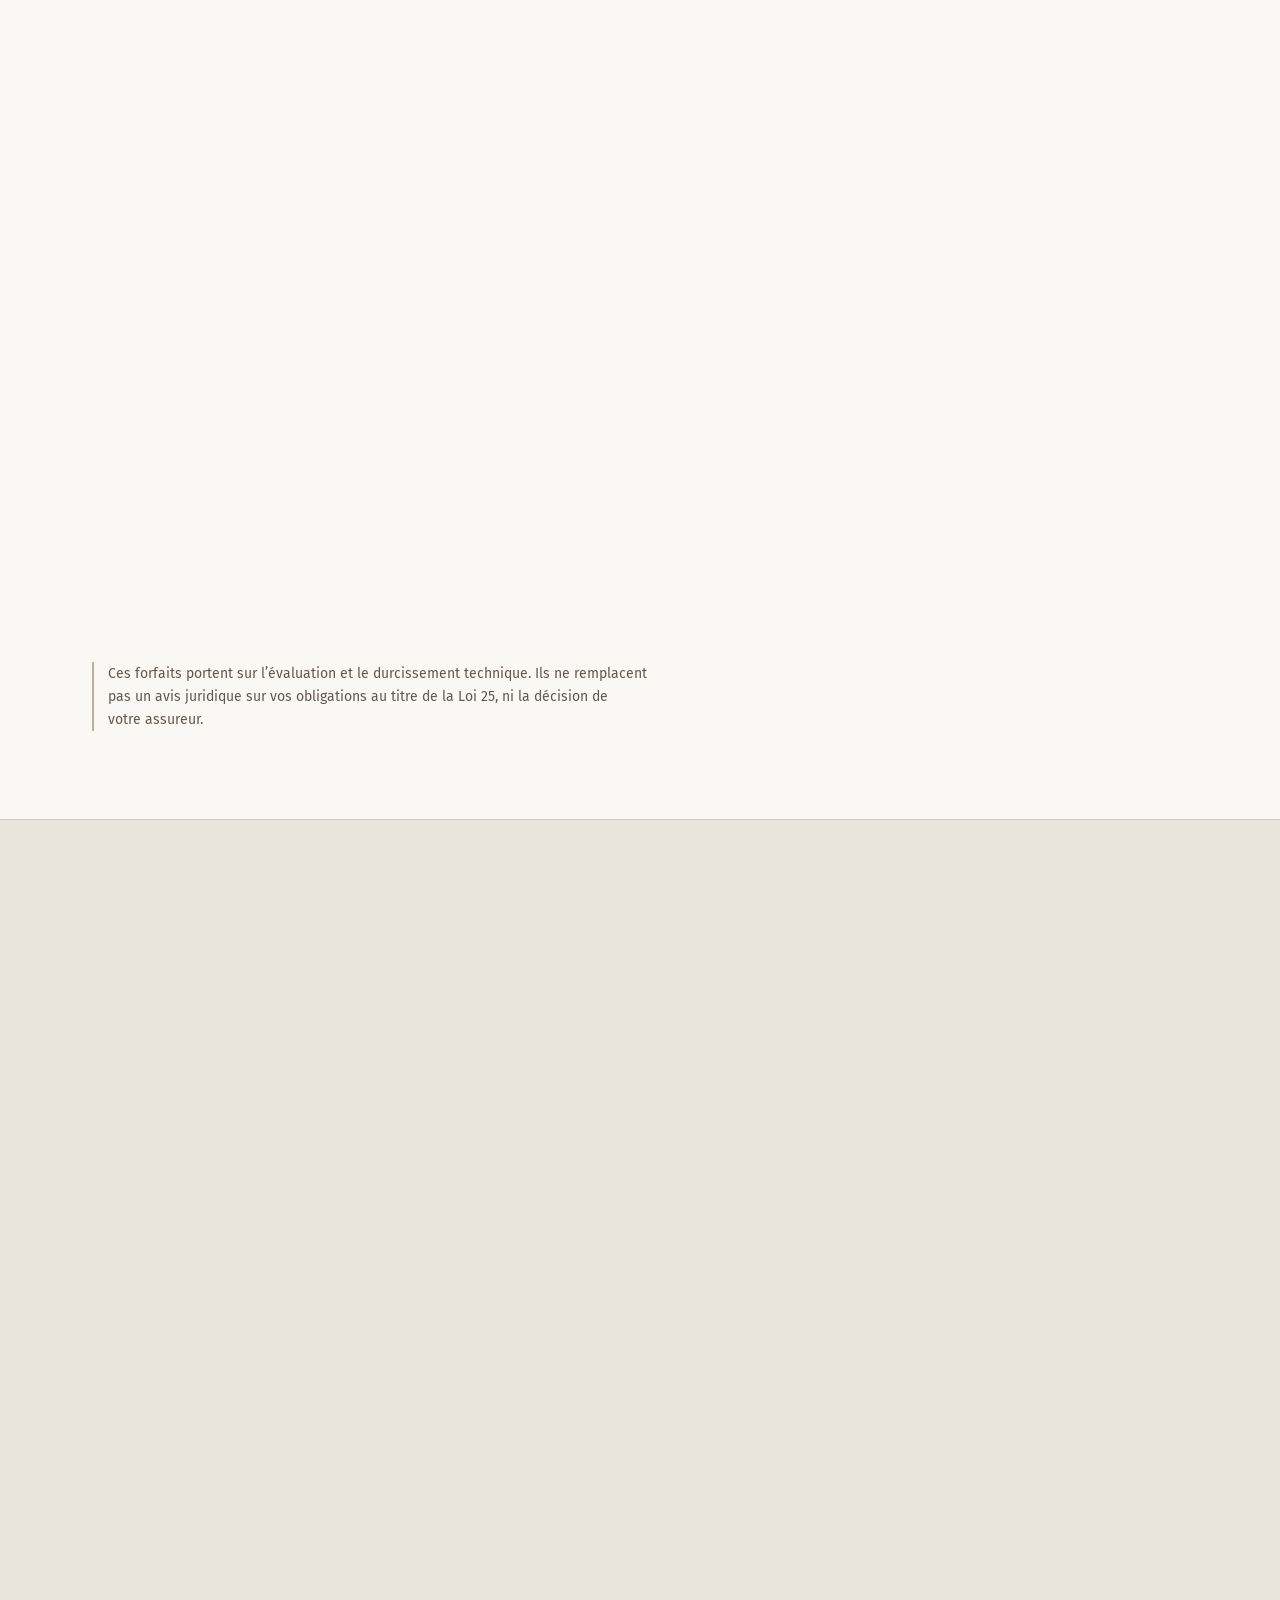
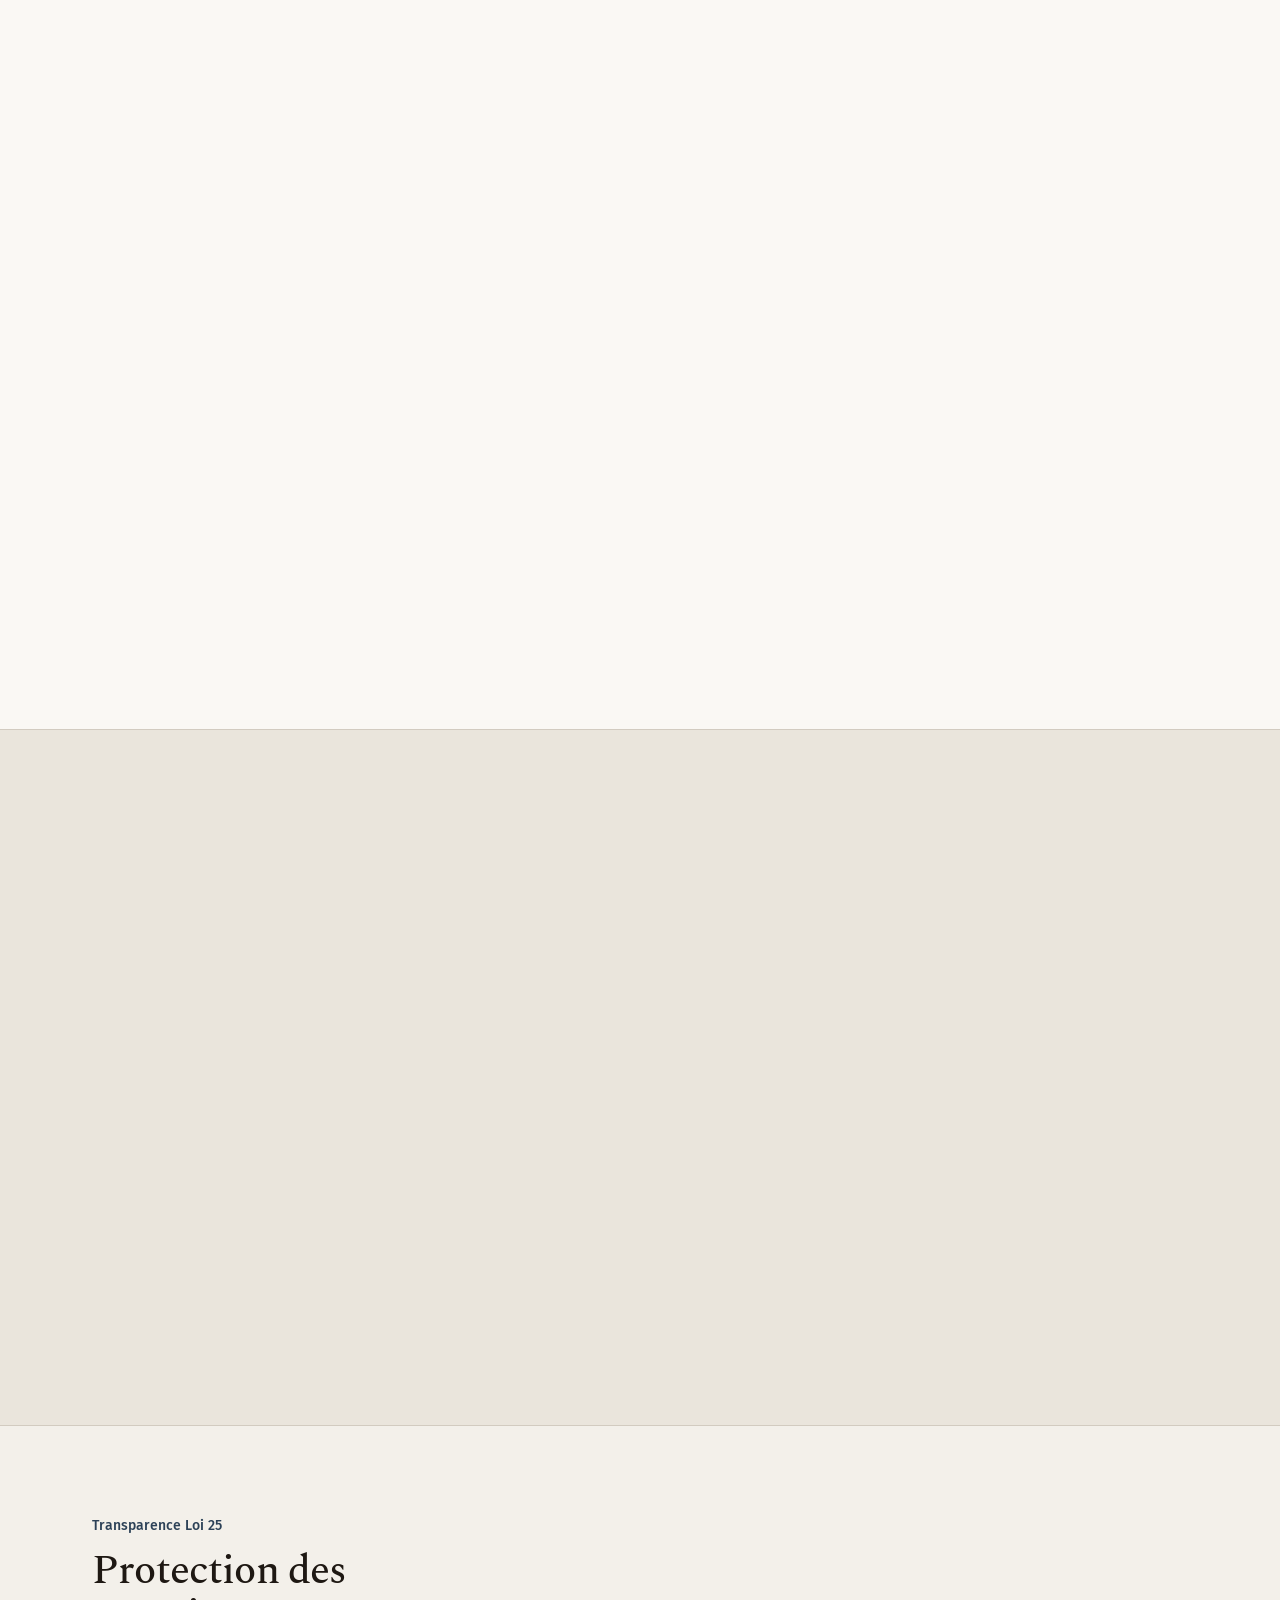
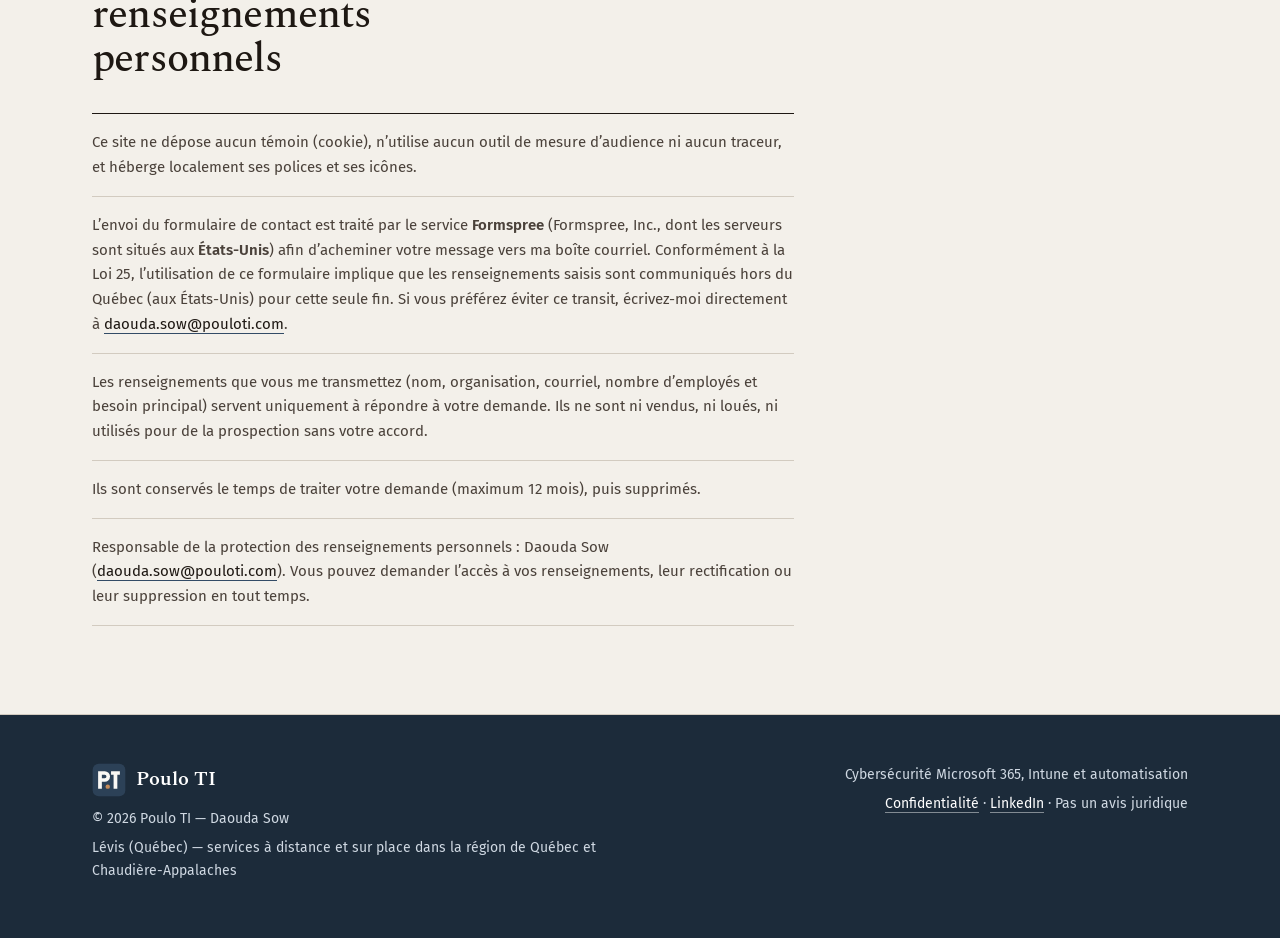
==== commit ae7885c4: "Refonte editoriale du rapport Audit Flash (PDF Typst et version web interactive)" ====
--- a/index.html
+++ b/index.html
@@ -376,8 +376,12 @@
           </div>
           <p>Consultez un spécimen complet du livrable remis après un Audit Flash (établi sur une organisation simulée, « Cabinet Démo CPA — Exemple fictif ») : résumé exécutif des cinq priorités, feuille de route sur 30, 90 et 180 jours, et tableau cyberassurance.</p>
           <p class="exemple-action">
-            <a class="bouton bouton-secondaire" href="/exemple-rapport-audit-flash.pdf" target="_blank" rel="noopener">
-              <span>Consulter l’exemple de rapport (PDF)</span>
+            <a class="bouton bouton-secondaire bouton-compact" href="/exemple-rapport-audit-flash.pdf" target="_blank" rel="noopener">
+              <span>Exemple de rapport (PDF)</span>
+              <svg class="bouton-fleche" viewBox="0 0 20 20" fill="none" stroke="currentColor" stroke-width="1.8" aria-hidden="true"><path d="M5 15L15 5M8 5h7v7"/></svg>
+            </a>
+            <a class="bouton bouton-secondaire bouton-compact" href="/exemple-rapport-audit-flash.html" target="_blank" rel="noopener">
+              <span>Version web interactive</span>
               <svg class="bouton-fleche" viewBox="0 0 20 20" fill="none" stroke="currentColor" stroke-width="1.8" aria-hidden="true"><path d="M5 15L15 5M8 5h7v7"/></svg>
             </a>
             <span class="mention-fictif">Exemple fictif — aucune donnée d’un client réel</span>
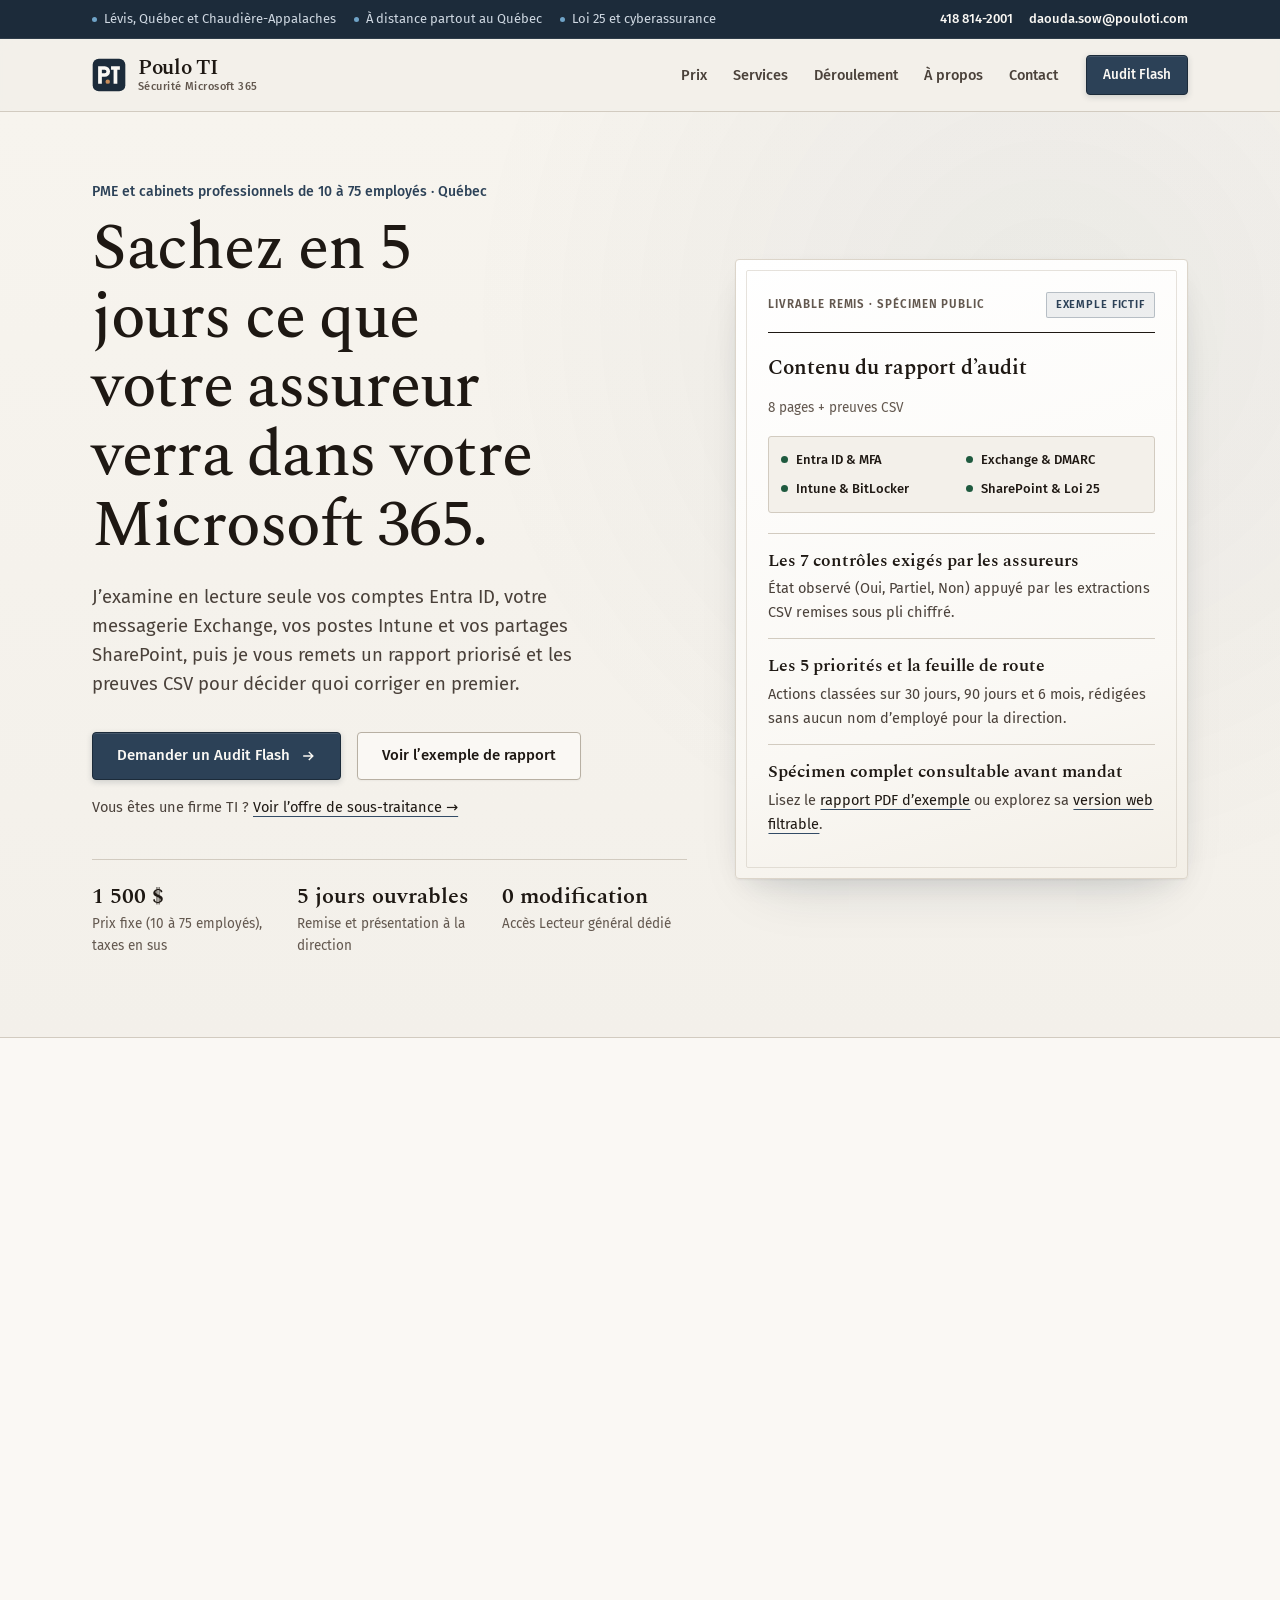
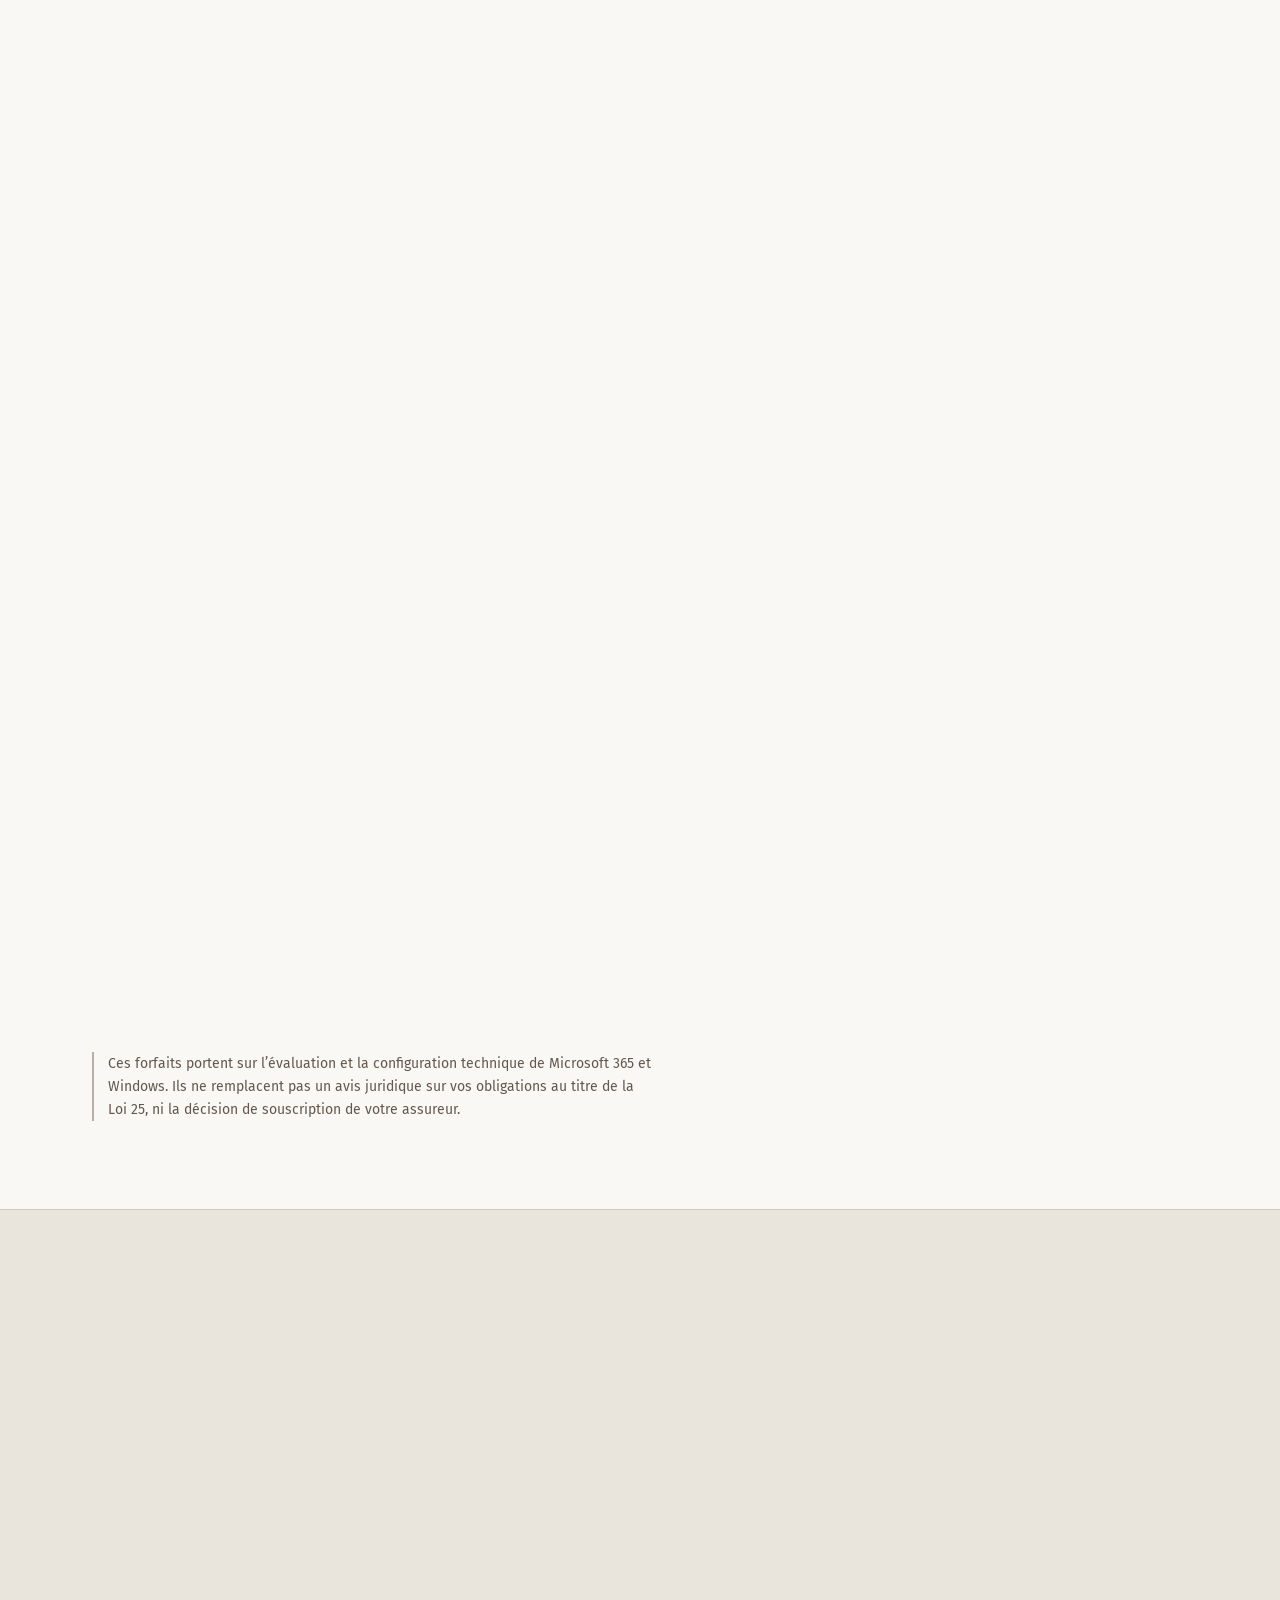
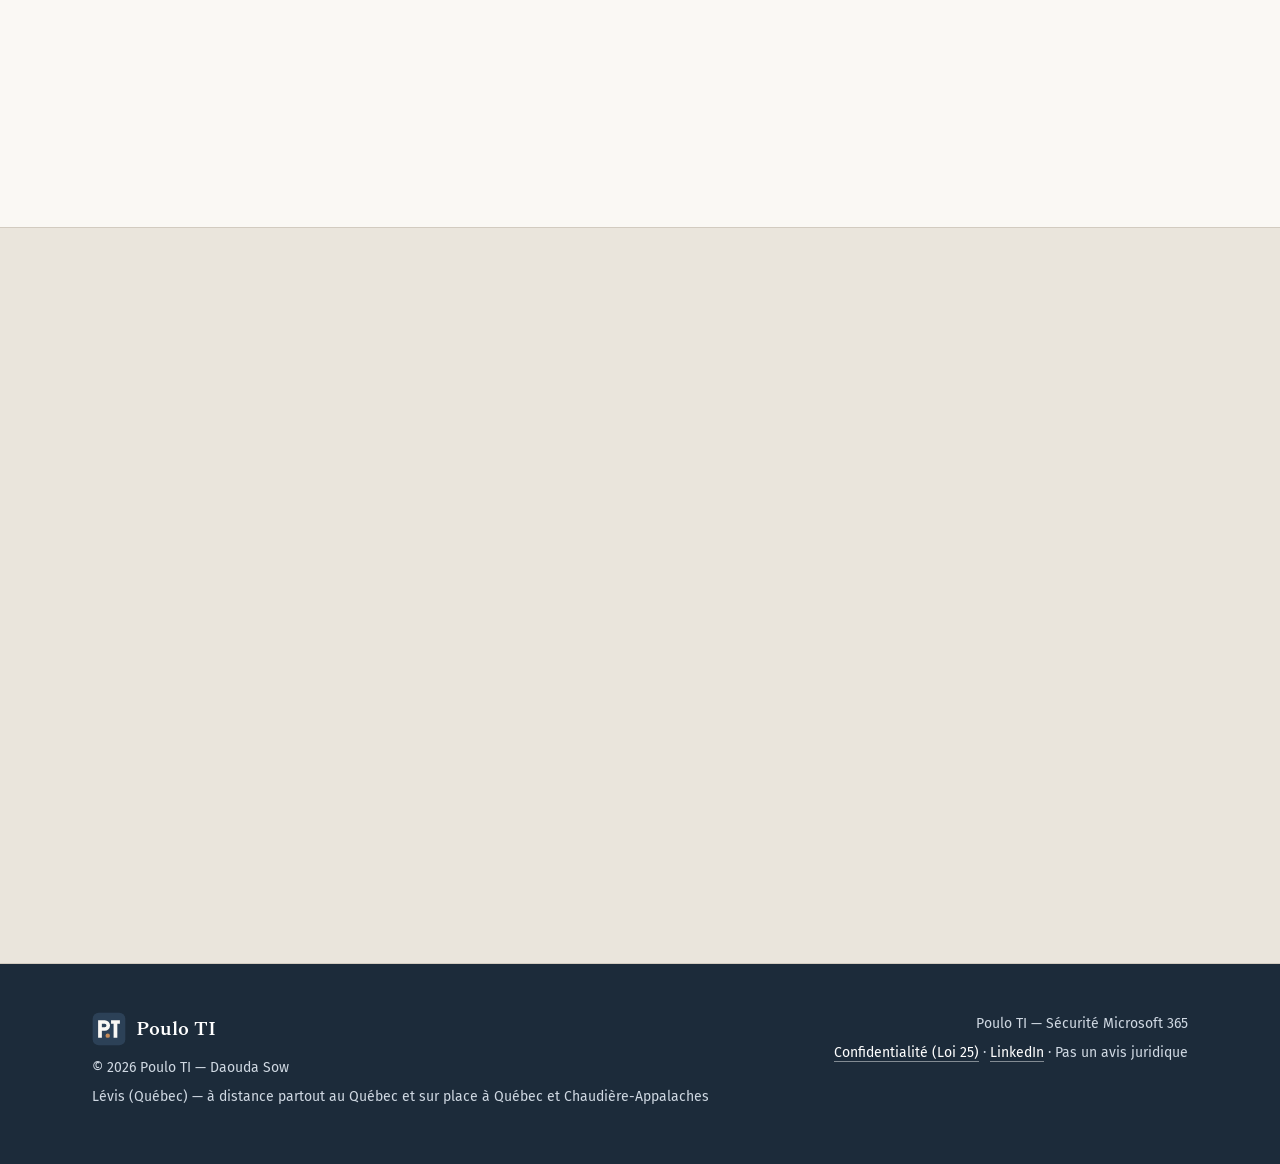
==== commit 9965a628: "Refonte editoriale des textes, alignement du specimen et ajout de l'offre de sous-traitance MSP" ====
--- a/index.html
+++ b/index.html
@@ -3,62 +3,75 @@
 <head>
 <meta charset="utf-8">
 <meta name="viewport" content="width=device-width, initial-scale=1">
-<title>Poulo TI : Sécurité Microsoft 365, Intune et automatisation pour PME et cabinets</title>
-<meta name="description" content="Audit sécurité Microsoft 365, conformité technique Loi 25, cyberassurance et gestion des postes Windows avec Intune pour PME et cabinets professionnels au Québec (10 à 75 employés).">
+<title>Poulo TI — Sécurité Microsoft 365, Loi 25 et Intune pour PME au Québec</title>
+<meta name="description" content="Audit Flash Microsoft 365 en lecture seule à prix fixe (1 500 $) pour PME et cabinets de 10 à 75 employés au Québec : cyberassurance, Loi 25, Entra ID, Exchange, SharePoint et Intune.">
 <meta name="referrer" content="no-referrer">
 <meta name="theme-color" content="#2C4157">
+<!-- À FOURNIR : balise google-site-verification -->
 <link rel="canonical" href="https://pouloti.com/">
-<meta property="og:title" content="Poulo TI — Sécurité Microsoft 365, Intune et automatisation">
-<meta property="og:description" content="Votre Microsoft 365, prêt pour l’assureur. Audit Flash à prix fixe, mesures techniques de la Loi 25, cyberassurance et gestion des postes Windows avec Intune pour PME de 10 à 75 employés.">
+<meta property="og:title" content="Sachez en 5 jours ce que votre assureur verra dans votre Microsoft 365 — Poulo TI">
+<meta property="og:description" content="Audit Flash Microsoft 365 en lecture seule (1 500 $ fixe, 5 jours ouvrables), durcissement et gestion des postes Windows avec Intune pour PME et cabinets de 10 à 75 employés au Québec.">
 <meta property="og:url" content="https://pouloti.com/">
 <meta property="og:type" content="website">
 <meta property="og:locale" content="fr_CA">
 <meta property="og:image" content="https://pouloti.com/og-image.png">
 <meta property="og:image:width" content="1200">
 <meta property="og:image:height" content="630">
-<meta property="og:image:alt" content="Poulo TI — Sécurité Microsoft 365, Intune et automatisation">
+<meta property="og:image:alt" content="Poulo TI — Sécurité Microsoft 365">
 <script type="application/ld+json">
 {
   "@context": "https://schema.org",
   "@type": "ProfessionalService",
   "name": "Poulo TI",
+  "slogan": "Poulo TI — Sécurité Microsoft 365",
   "url": "https://pouloti.com/",
   "image": "https://pouloti.com/og-image.png",
   "email": "daouda.sow@pouloti.com",
-  "telephone": "418 814-2001",
+  "telephone": "+1-418-814-2001",
+  "address": {
+    "@type": "PostalAddress",
+    "addressLocality": "Lévis",
+    "addressRegion": "QC",
+    "addressCountry": "CA"
+  },
   "sameAs": [
     "https://www.linkedin.com/in/daouda-sow-ab02a1171"
   ],
-  "priceRange": "$$",
+  "priceRange": "1500$ - 5500$+",
   "areaServed": [
     { "@type": "City", "name": "Lévis" },
     { "@type": "City", "name": "Québec" },
-    { "@type": "AdministrativeArea", "name": "Chaudière-Appalaches" }
+    { "@type": "AdministrativeArea", "name": "Chaudière-Appalaches" },
+    { "@type": "AdministrativeArea", "name": "Québec" }
   ],
   "hasOfferCatalog": {
     "@type": "OfferCatalog",
-    "name": "Forfaits sécurité Microsoft 365",
+    "name": "Services de sécurité Microsoft 365",
     "itemListElement": [
       {
         "@type": "Offer",
-        "name": "Audit Flash",
-        "description": "Audit sécurité Microsoft 365 en lecture seule pour PME au Québec : mesures techniques de la Loi 25 et préparation au questionnaire de cyberassurance.",
+        "name": "Audit Flash Microsoft 365",
+        "description": "Évaluation technique en lecture seule de Microsoft 365 (Entra ID, Exchange, Intune, SharePoint/OneDrive) remise en 5 jours ouvrables avec preuves CSV.",
         "price": "1500",
         "priceCurrency": "CAD"
       },
       {
         "@type": "Offer",
         "name": "Pack Durcissement M365",
-        "description": "Mise en place à prix fixe des correctifs prioritaires de sécurité Microsoft 365, Intune, Loi 25 et cyberassurance.",
+        "description": "Mise en place ordonnée des correctifs prioritaires sur environ 30 jours avec contre-audit avant/après prêt pour le dossier de cyberassurance.",
         "price": "5500",
         "priceCurrency": "CAD"
       },
       {
         "@type": "Offer",
         "name": "Suivi mensuel",
-        "description": "Vérification mensuelle de sécurité Microsoft 365, correction des dérives et maintien du dossier de preuves de cyberassurance.",
+        "description": "Vérification mensuelle de conformité Microsoft 365, détection des dérives et jusqu’à 2 heures par mois d’ajustements de configuration.",
         "price": "600",
         "priceCurrency": "CAD"
+      },
+      {
+        "@type": "Offer",
+        "name": "Sous-traitance Microsoft pour firmes TI (packaging PSADT, Intune, Entra ID, PowerShell)"
       }
     ]
   }
@@ -71,7 +84,7 @@
 <link rel="apple-touch-icon" href="/apple-touch-icon.png">
 <link rel="preload" href="/fonts/spectral-600.woff2" as="font" type="font/woff2" crossorigin>
 <link rel="preload" href="/fonts/fira-sans-400.woff2" as="font" type="font/woff2" crossorigin>
-<link rel="stylesheet" href="/styles.css?v=5">
+<link rel="stylesheet" href="/styles.css?v=6">
 </head>
 <body>
 <a class="saut" href="#contenu">Aller au contenu</a>
@@ -80,7 +93,7 @@
   <div class="conteneur">
     <div class="bandeau-points">
       <span class="bandeau-point">Lévis, Québec et Chaudière-Appalaches</span>
-      <span class="bandeau-point">Audit 100 % en lecture seule</span>
+      <span class="bandeau-point">À distance partout au Québec</span>
       <span class="bandeau-point">Loi 25 et cyberassurance</span>
     </div>
     <div class="bandeau-contact">
@@ -101,7 +114,7 @@
       </svg>
       <span class="marque-texte">
         <span class="marque-nom">Poulo TI</span>
-        <span class="marque-sous">Sécurité Microsoft 365 &amp; Intune</span>
+        <span class="marque-sous">Sécurité Microsoft 365</span>
       </span>
     </a>
 
@@ -113,14 +126,14 @@
     <div class="nav-zone" id="nav-zone">
       <nav aria-label="Navigation principale">
         <ul>
-          <li><a href="#offres">Forfaits sécurité</a></li>
-          <li><a href="#services-ti">Services TI</a></li>
-          <li><a href="#deroulement">Démarche</a></li>
+          <li><a href="#offres">Prix</a></li>
+          <li><a href="#services-ti">Services</a></li>
+          <li><a href="#deroulement">Déroulement</a></li>
           <li><a href="#a-propos">À propos</a></li>
           <li><a href="#contact">Contact</a></li>
         </ul>
       </nav>
-      <a class="bouton bouton-primaire bouton-compact nav-cta" href="#contact">Audit Flash</a>
+      <a class="bouton bouton-primaire bouton-compact nav-cta" href="#contact" data-choisir-besoin="Audit Flash (1 500 $ fixe)">Audit Flash</a>
     </div>
   </div>
 </header>
@@ -131,31 +144,32 @@
   <div class="promesse">
     <div class="conteneur hero-grille">
       <div>
-        <p class="surtitre">PME et cabinets professionnels de 10 à 75 employés</p>
-        <h1>Votre Microsoft 365, prêt pour l’assureur.</h1>
-        <p class="sous">Du diagnostic de sécurité à prix fixe (Loi 25 et cyberassurance) jusqu’au durcissement Microsoft 365, à la gestion des postes Windows avec Intune et à l’automatisation.</p>
+        <p class="surtitre">PME et cabinets professionnels de 10 à 75 employés · Québec</p>
+        <h1>Sachez en 5 jours ce que votre assureur verra dans votre Microsoft 365.</h1>
+        <p class="sous">J’examine en lecture seule vos comptes Entra ID, votre messagerie Exchange, vos postes Intune et vos partages SharePoint, puis je vous remets un rapport priorisé et les preuves CSV pour décider quoi corriger en premier.</p>
         <div class="boutons">
-          <a class="bouton bouton-primaire" href="#contact">
+          <a class="bouton bouton-primaire" href="#contact" data-choisir-besoin="Audit Flash (1 500 $ fixe)">
             <span>Demander un Audit Flash</span>
             <svg class="bouton-fleche" viewBox="0 0 20 20" fill="none" stroke="currentColor" stroke-width="1.8" aria-hidden="true"><path d="M4 10h12M11 5l5 5-5 5"/></svg>
           </a>
-          <a class="bouton bouton-secondaire" href="#services-ti">Découvrir mes services</a>
-        </div>
+          <a class="bouton bouton-secondaire" href="/exemple-rapport-audit-flash.pdf" target="_blank" rel="noopener">Voir l’exemple de rapport</a>
+        </div>
+        <p class="hero-sous-traitance">Vous êtes une firme TI ? <a href="#firmes-ti">Voir l’offre de sous-traitance →</a></p>
         <div class="hero-reperes">
-          <div class="repere"><strong>1 500 $</strong><span>Forfait d’entrée fixe, sans surprise</span></div>
-          <div class="repere"><strong>5 jours ouvrables</strong><span>Délai de remise du rapport complet</span></div>
-          <div class="repere"><strong>Lecture seule</strong><span>Aucun impact sur vos opérations</span></div>
-        </div>
-      </div>
-
-      <aside class="specimen carte-coton carte-coton-double" aria-label="Engagements">
+          <div class="repere"><strong>1 500 $</strong><span>Prix fixe (10 à 75 employés), taxes en sus</span></div>
+          <div class="repere"><strong>5 jours ouvrables</strong><span>Remise et présentation à la direction</span></div>
+          <div class="repere"><strong>0 modification</strong><span>Accès Lecteur général dédié</span></div>
+        </div>
+      </div>
+
+      <aside class="specimen carte-coton carte-coton-double" aria-label="Aperçu du livrable remis">
         <div class="specimen-ruban">
-          <span class="specimen-code">Dossier de direction · M365</span>
-          <span class="tampon-lecture">Lecture seule</span>
+          <span class="specimen-code">Livrable remis · Spécimen public</span>
+          <span class="tampon-lecture">Exemple fictif</span>
         </div>
         <div class="specimen-titre">
-          <strong>Offre d’entrée : Audit Flash</strong>
-          <span>10 à 75 employés</span>
+          <strong>Contenu du rapport d’audit</strong>
+          <span>8 pages + preuves CSV</span>
         </div>
         <div class="specimen-axes" aria-label="Périmètre technique vérifié">
           <div class="axe-item"><span class="axe-puce" aria-hidden="true"></span><span>Entra ID &amp; MFA</span></div>
@@ -164,9 +178,9 @@
           <div class="axe-item"><span class="axe-puce" aria-hidden="true"></span><span>SharePoint &amp; Loi 25</span></div>
         </div>
         <ul class="garanties">
-          <li><strong>Prix fixe et transparent</strong><span>Convenu par écrit avant de commencer. Aucune facturation à l’heure qui dérape.</span></li>
-          <li><strong>Lecture seule pendant l’audit</strong><span>L’évaluation ne modifie rien dans votre environnement Microsoft 365.</span></li>
-          <li><strong>Des preuves, pas des promesses</strong><span>Chaque constat s’appuie sur un fichier de preuve vérifiable que vous conservez.</span></li>
+          <li><strong>Les 7 contrôles exigés par les assureurs</strong><span>État observé (Oui, Partiel, Non) appuyé par les extractions CSV remises sous pli chiffré.</span></li>
+          <li><strong>Les 5 priorités et la feuille de route</strong><span>Actions classées sur 30 jours, 90 jours et 6 mois, rédigées sans aucun nom d’employé pour la direction.</span></li>
+          <li><strong>Spécimen complet consultable avant mandat</strong><span>Lisez le <a href="/exemple-rapport-audit-flash.pdf" target="_blank" rel="noopener">rapport PDF d’exemple</a> ou explorez sa <a href="/exemple-rapport-audit-flash.html" target="_blank" rel="noopener">version web filtrable</a>.</span></li>
         </ul>
       </aside>
     </div>
@@ -177,32 +191,31 @@
     <div class="conteneur">
       <div class="section-tete reveler">
         <div>
-          <p class="surtitre">Honoraires clairs</p>
-          <h2 id="titre-offres">Trois offres, trois prix</h2>
-        </div>
-        <p class="intro">Je commence toujours par l’Audit Flash : il dit précisément où vous en êtes. Je ne propose la suite que si l’audit montre qu’elle est utile.</p>
+          <h2 id="titre-offres">Prix et forfaits</h2>
+        </div>
+        <p class="intro">Je commence toujours par l’Audit Flash pour établir les faits. Je ne propose des travaux correctifs que si l’audit démontre qu’ils sont nécessaires — et vous restez libre de les confier à votre équipe TI.</p>
       </div>
       <div class="offres-index">
 
         <article class="offre-ligne offre-vedette reveler">
           <div class="offre-num" aria-hidden="true">01</div>
           <div class="offre-meta">
-            <span class="offre-mention">Point de départ · Audit sécurité Microsoft 365 · PME Québec</span>
+            <span class="offre-mention">Point de départ · 10 à 75 employés</span>
             <h3>Audit Flash</h3>
             <p class="prix">1 500 $</p>
             <p class="taxes">Prix fixe, taxes en sus</p>
-            <p class="offre-pour">Rapport remis en 5 jours ouvrables après l’accès au compte d’audit, aligné sur les mesures techniques de la Loi 25 et de la cyberassurance.</p>
+            <p class="offre-pour">Rapport remis et présenté sous 5 jours ouvrables après l’ouverture du compte d’audit temporaire, avant un renouvellement d’assurance cyber ou une démarche Loi 25.</p>
             <p class="offre-cta">
-              <a class="bouton bouton-primaire bouton-compact" href="#contact" data-choisir-besoin="Audit Flash et conformité">Choisir l’Audit Flash</a>
+              <a class="bouton bouton-primaire bouton-compact" href="#contact" data-choisir-besoin="Audit Flash (1 500 $ fixe)">Choisir l’Audit Flash</a>
             </p>
           </div>
           <div class="offre-detail">
             <ul>
-              <li>Vérification des comptes : vérification en deux étapes (MFA), comptes administrateurs, applications externes qui ont accès à vos données.</li>
-              <li>Vérification du courriel : transferts vers l’extérieur, règles suspectes, protection contre l’usurpation de votre domaine, journal d’activité.</li>
-              <li>Vérification des postes : chiffrement BitLocker, versions de Windows encore supportées et conformité Intune.</li>
-              <li>Rapport pour la direction, en langage clair : les cinq priorités et une feuille de route sur 30 jours, 90 jours et 6 mois.</li>
-              <li>Réponses aux questions habituelles des questionnaires de cyberassurance et fichiers de preuve pour appuyer vos démarches liées à la Loi 25.</li>
+              <li>Comptes et privilèges Entra ID : inscription réelle à la MFA, méthodes faibles (SMS), politiques d’accès conditionnel, administrateurs généraux et applications externes OAuth.</li>
+              <li>Messagerie Exchange et domaine : transferts automatiques vers l’extérieur, règles de boîte cachées ou suspectes, journal d’audit unifié et enregistrements SPF, DKIM et DMARC.</li>
+              <li>Postes Windows gérés dans Intune : chiffrement des disques BitLocker, versions de Windows hors support, politiques de conformité et pare-feu.</li>
+              <li>Partage SharePoint, OneDrive et Loi 25 : liens anonymes (« Tout le monde »), expiration des liens externes, repartage par les invités et indice Microsoft Secure Score.</li>
+              <li>Rapport de direction (les cinq priorités, feuille de route à 30/90/180 jours, tableau cyberassurance) et vingtaine de fichiers CSV de preuve remis par lien chiffré.</li>
             </ul>
           </div>
         </article>
@@ -210,21 +223,21 @@
         <article class="offre-ligne reveler">
           <div class="offre-num" aria-hidden="true">02</div>
           <div class="offre-meta">
-            <span class="offre-mention">Mise aux normes · Audit sécurité Microsoft 365 · PME Québec</span>
+            <span class="offre-mention">Travaux correctifs après audit · Délai : environ 30 jours</span>
             <h3>Pack Durcissement M365</h3>
             <p class="prix"><small>à partir de</small> 5 500 $</p>
             <p class="taxes">Prix fixe établi après l’audit, taxes en sus</p>
-            <p class="offre-pour">Le prix exact dépend du nombre d’employés et de l’état de départ. Il est fixé par écrit avant le début des travaux.</p>
+            <p class="offre-pour">Réalisé sur environ 30 jours selon la taille du parc et l’état de départ. Le prix exact est arrêté par écrit avant le début des travaux (licences Microsoft en sus si requises).</p>
             <p class="offre-cta">
               <a class="bouton bouton-secondaire bouton-compact" href="#contact" data-choisir-besoin="Durcissement Microsoft 365">Demander ce forfait</a>
             </p>
           </div>
           <div class="offre-detail">
             <ul>
-              <li>Mise en place des correctifs prioritaires issus de l’audit sécurité Microsoft 365 : MFA pour tous, comptes d’administration distincts, blocage des anciens modes de connexion.</li>
-              <li>Chiffrement des postes Windows, journal d’activité, blocage des transferts automatiques vers l’extérieur et protection du domaine contre l’usurpation.</li>
-              <li>Renforcement des contrôles techniques attendus au titre de la Loi 25 (séparation des accès et maîtrise du partage externe).</li>
-              <li>Nouvel audit à la fin avec dossier « avant / après » prêt à joindre au questionnaire de cyberassurance de votre assureur.</li>
+              <li>Mise en place ordonnée des correctifs prioritaires : MFA imposée à tous, comptes d’administration séparés des boîtes courriel quotidiennes, comptes d’urgence et blocage des anciens protocoles.</li>
+              <li>Chiffrement BitLocker des postes Windows avec sauvegarde des clés dans Entra ID, activation des journaux d’audit, blocage des transferts externes automatiques et alignement SPF, DKIM et DMARC.</li>
+              <li>Resserrement des partages externes SharePoint et OneDrive, révocation des applications tierces superflues et cloisonnement des accès sensibles (Loi 25).</li>
+              <li>Contre-audit complet à la fin des travaux avec dossier comparatif « avant / après » prêt à joindre au questionnaire de votre courtier en assurance.</li>
             </ul>
           </div>
         </article>
@@ -232,27 +245,27 @@
         <article class="offre-ligne reveler">
           <div class="offre-num" aria-hidden="true">03</div>
           <div class="offre-meta">
-            <span class="offre-mention">Maintien continu · Audit sécurité Microsoft 365 · PME Québec</span>
+            <span class="offre-mention">Maintien continu · Sans engagement annuel</span>
             <h3>Suivi mensuel</h3>
             <p class="prix"><small>à partir de</small> 600 $<small> / mois</small></p>
-            <p class="taxes">Taxes en sus, sans engagement à long terme</p>
-            <p class="offre-pour">Pour garder le niveau atteint, mois après mois, face aux exigences de la Loi 25 et de votre cyberassurance.</p>
+            <p class="taxes">Taxes en sus, résiliable avec préavis de 30 jours</p>
+            <p class="offre-pour">Inclut jusqu’à 2 heures par mois d’ajustements de configuration M365/Intune. Exclut le soutien quotidien aux utilisateurs (helpdesk), l’achat ou la réparation de matériel et les migrations majeures.</p>
             <p class="offre-cta">
-              <a class="bouton bouton-secondaire bouton-compact" href="#contact" data-choisir-besoin="Autre besoin">S’informer sur le suivi</a>
+              <a class="bouton bouton-secondaire bouton-compact" href="#contact" data-choisir-besoin="Suivi mensuel">S’informer sur le suivi</a>
             </p>
           </div>
           <div class="offre-detail">
             <ul>
-              <li>Exécution mensuelle d’un audit sécurité Microsoft 365 avec les mêmes contrôles techniques que l’évaluation initiale.</li>
-              <li>Correction rapide de ce qui a dérivé : nouveau compte sans MFA, nouveau transfert vers l’extérieur, poste Windows non chiffré.</li>
-              <li>Court rapport mensuel destiné à la direction pour documenter vos mesures de gouvernance (Loi 25).</li>
-              <li>Dossier de preuves tenu à jour toute l’année pour le renouvellement de votre police de cyberassurance.</li>
+              <li>Exécution mensuelle des mêmes vérifications techniques que l’audit initial afin de repérer immédiatement tout écart apparu en cours d’année.</li>
+              <li>Correction des dérives détectées (dans la banque de 2 h/mois incluse) : nouveau compte créé sans MFA, nouvelle règle de transfert, portable non chiffré ou partage anonyme réactivé.</li>
+              <li>Synthèse mensuelle de gouvernance destinée à la direction pour documenter le maintien de vos mesures de sécurité au titre de la Loi 25.</li>
+              <li>Dossier de preuves tenu à jour d’un trimestre à l’autre pour simplifier chaque renouvellement annuel de votre police de cyberassurance.</li>
             </ul>
           </div>
         </article>
 
       </div>
-      <p class="note">Ces forfaits portent sur l’évaluation et le durcissement technique. Ils ne remplacent pas un avis juridique sur vos obligations au titre de la Loi 25, ni la décision de votre assureur.</p>
+      <p class="note">Ces forfaits portent sur l’évaluation et la configuration technique de Microsoft 365 et Windows. Ils ne remplacent pas un avis juridique sur vos obligations au titre de la Loi 25, ni la décision de souscription de votre assureur.</p>
     </div>
   </section>
 
@@ -261,56 +274,78 @@
     <div class="conteneur">
       <div class="section-tete reveler">
         <div>
-          <p class="surtitre">Cœur de compétence</p>
-          <h2 id="titre-services-ti">Services TI spécialisés</h2>
-        </div>
-        <p class="intro">Au-delà de l’audit initial, j’interviens sur mon cœur de métier : la sécurité de Microsoft 365, la gestion des postes Windows avec Intune et l’automatisation.</p>
+          <h2 id="titre-services-ti">Services spécialisés</h2>
+        </div>
+        <p class="intro">En dehors de l’Audit Flash, j’interviens sur deux volets techniques précis : le durcissement de Microsoft 365 et la gestion standardisée des postes Windows avec Intune.</p>
       </div>
       <div class="services-grille">
 
         <article class="dossier-service reveler">
           <div class="dossier-entete">
-            <span class="offre-mention">Identités, courriel &amp; Defender</span>
+            <span class="offre-mention">Identités, messagerie &amp; partages</span>
             <span class="dossier-lettre" aria-hidden="true">A</span>
           </div>
           <h3>Sécurité Microsoft 365</h3>
-          <p class="dossier-resume">Durcissement des accès, de la messagerie et du partage de fichiers.</p>
-          <div class="puces-tech" aria-label="Technologies maîtrisées">
-            <span class="puce-tech">Entra ID</span>
-            <span class="puce-tech">MFA &amp; Accès conditionnel</span>
-            <span class="puce-tech">Microsoft Defender</span>
-            <span class="puce-tech">SPF · DKIM · DMARC</span>
-            <span class="puce-tech">SharePoint &amp; Teams</span>
+          <p class="dossier-resume">Quand les réglages par défaut laissent les boîtes courriel, les comptes privilégiés ou les dossiers clients exposés.</p>
+          <div class="puces-tech" aria-label="Domaines d’intervention">
+            <span class="puce-tech">Accès conditionnel</span>
+            <span class="puce-tech">Protection anti-hameçonnage</span>
+            <span class="puce-tech">Anti-usurpation courriel</span>
+            <span class="puce-tech">Gouvernance Loi 25</span>
           </div>
           <div class="offre-detail">
             <ul>
-              <li>Microsoft 365 et Entra ID : gestion des comptes, authentification multifacteur (MFA), politiques d’accès conditionnel, séparation des comptes administrateurs et contrôle des applications tierces.</li>
-              <li>Microsoft Defender et protection du courriel : configuration et durcissement des politiques anti-hameçonnage, blocage des transferts externes automatiques et mise en place de SPF, DKIM et DMARC.</li>
-              <li>Structure SharePoint, OneDrive et Teams : séparation des accès par équipe et contrôle rigoureux du partage externe.</li>
-              <li>Optimisation des licences Microsoft 365 : repérage des comptes inactifs et réajustement des licences attribuées.</li>
+              <li><strong>Comptes et privilèges :</strong> passage à une authentification multifacteur résistante à l’hameçonnage, séparation des comptes d’administration et nettoyage des comptes inactifs ou invités oubliés.</li>
+              <li><strong>Courriel et domaine :</strong> durcissement des politiques Microsoft Defender, blocage des transferts externes silencieux et déploiement complet de SPF, DKIM et DMARC jusqu’au mode rejet.</li>
+              <li><strong>Dossiers SharePoint et Teams :</strong> cloisonnement par équipe (direction, RH, dossiers clients), retrait des liens anonymes et recensement des applications tierces connectées.</li>
+              <li><strong>Ce que vous recevez :</strong> un tenant durci par paliers sans interrompre vos équipes, la documentation des politiques mises en place et la preuve avant/après.</li>
             </ul>
           </div>
         </article>
 
         <article class="dossier-service reveler">
           <div class="dossier-entete">
-            <span class="offre-mention">Intune, packaging &amp; scripts</span>
+            <span class="offre-mention">Parc Windows &amp; automatisation</span>
             <span class="dossier-lettre" aria-hidden="true">B</span>
           </div>
-          <h3>Postes et applications</h3>
-          <p class="dossier-resume">Standardisation des postes Windows et automatisation de l’administration.</p>
-          <div class="puces-tech" aria-label="Outils de gestion et d’automatisation">
+          <h3>Postes Windows et Intune</h3>
+          <p class="dossier-resume">Quand les portables sont encore préparés à la main et qu’il est impossible de prouver qu’ils sont chiffrés et à jour.</p>
+          <div class="puces-tech" aria-label="Domaines d’intervention">
             <span class="puce-tech">Microsoft Intune</span>
+            <span class="puce-tech">Windows Autopilot</span>
             <span class="puce-tech">BitLocker</span>
-            <span class="puce-tech">PSADT &amp; Win32</span>
-            <span class="puce-tech">PowerShell</span>
-            <span class="puce-tech">Microsoft Graph</span>
+            <span class="puce-tech">Automatisation PowerShell</span>
           </div>
           <div class="offre-detail">
             <ul>
-              <li>Gestion des postes Windows avec Microsoft Intune : politiques de conformité, chiffrement BitLocker, profils de configuration et anneaux de mises à jour Windows.</li>
-              <li>Packaging et déploiement d’applications : préparation silencieuse avec PSADT (PowerShell App Deployment Toolkit), empaquetage Win32 et distribution dans Intune.</li>
-              <li>Automatisation PowerShell et Microsoft Graph : scripts d’administration reproductibles, rapports de conformité et automatisation des tâches récurrentes.</li>
+              <li><strong>Enrôlement et chiffrement :</strong> mise en place d’Intune et d’Autopilot, chiffrement BitLocker silencieux avec sauvegarde automatique des clés dans Entra ID et capacité d’effacement à distance en cas de vol.</li>
+              <li><strong>Applications et mises à jour :</strong> déploiement automatisé de vos logiciels d’affaires (paquets Win32 et scripts standardisés) et anneaux de mises à jour Windows sans redémarrage imprévu.</li>
+              <li><strong>Automatisation d’administration :</strong> scripts PowerShell et Microsoft Graph documentés pour fiabiliser l’arrivée/départ d’employés et les contrôles récurrents.</li>
+              <li><strong>Ce que vous recevez :</strong> un inventaire centralisé conforme, des postes standardisés sans droits d’administrateur local et un dossier technique remis à votre équipe.</li>
+            </ul>
+          </div>
+        </article>
+
+        <article class="dossier-service reveler" id="firmes-ti">
+          <div class="dossier-entete">
+            <span class="offre-mention">Sous-traitance &amp; mandats définis</span>
+            <span class="dossier-lettre" aria-hidden="true">C</span>
+          </div>
+          <h3>Pour les firmes TI et MSP — Renfort technique Microsoft</h3>
+          <p class="dossier-resume">Vous avez plus de projets Microsoft que de bras ? J’interviens en sous-traitance, sur des mandats définis, sous votre marque ou la mienne.</p>
+          <div class="puces-tech" aria-label="Domaines d’intervention">
+            <span class="puce-tech">PSADT v4 &amp; Win32</span>
+            <span class="puce-tech">Microsoft Intune</span>
+            <span class="puce-tech">Entra ID &amp; M365</span>
+            <span class="puce-tech">PowerShell &amp; Graph</span>
+          </div>
+          <div class="offre-detail">
+            <ul>
+              <li>Packaging d’applications Win32 avec PSADT v4, prêtes pour Intune</li>
+              <li>Déploiement et configuration Intune (conformité, profils, applications)</li>
+              <li>Configuration Entra ID et Microsoft 365</li>
+              <li>Automatisation PowerShell et Microsoft Graph</li>
+              <li>Documentation technique et procédures remises au client</li>
             </ul>
           </div>
         </article>
@@ -324,37 +359,36 @@
     <div class="conteneur">
       <div class="section-tete reveler">
         <div>
-          <p class="surtitre">Méthodologie encadrée</p>
-          <h2 id="titre-deroulement">Comment se passe l’audit</h2>
-        </div>
-        <p class="intro">Vous gardez le contrôle du début à la fin. Rien n’est modifié dans votre environnement pendant l’audit.</p>
+          <h2 id="titre-deroulement">Déroulement de l’audit</h2>
+        </div>
+        <p class="intro">Vous gardez la maîtrise de votre environnement du début à la fin. L’outil n’émet que des requêtes de lecture et ne modifie aucun paramètre.</p>
       </div>
       <ol class="etapes reveler">
         <li>
-          <div class="etape-titre"><h3>Un mandat écrit</h3><span class="etape-duree">Avant le démarrage</span></div>
-          <p>Je vous soumets une lettre de mandat qui précise ce qui est vérifié, le prix et la durée de conservation des données. Rien ne commence sans votre accord signé.</p>
+          <div class="etape-titre"><h3>Lettre de mandat écrite</h3><span class="etape-duree">Avant le démarrage</span></div>
+          <p>Je vous soumets une lettre de mandat qui fixe par écrit le périmètre vérifié, le tarif de 1 500 $, la confidentialité et l’engagement de destruction des données sous 30 jours. Rien ne commence sans votre accord signé.</p>
         </li>
         <li>
-          <div class="etape-titre"><h3>Un compte d’audit dédié, en lecture seule</h3><span class="etape-duree">10 minutes</span></div>
-          <p>Vous créez un compte réservé à l’audit dans votre Microsoft 365, avec des droits de lecture seulement. Je ne peux rien modifier, rien supprimer, rien envoyer.</p>
+          <div class="etape-titre"><h3>Compte d’audit temporaire</h3><span class="etape-duree">10 minutes</span></div>
+          <p>Vous créez avec votre TI un compte dédié dans votre Microsoft 365 avec les seuls rôles <strong>Lecteur général</strong> (<em>Global Reader</em>) et <strong>Lecteur de sécurité</strong>. Ce compte ne peut modifier aucun réglage, supprimer aucun fichier ni envoyer aucun courriel.</p>
         </li>
         <li>
-          <div class="etape-titre"><h3>La collecte</h3><span class="etape-duree">Environ 2 heures</span></div>
-          <p>J’effectue les vérifications à distance, sans installer de logiciel sur vos postes et sans interrompre le travail de vos équipes.</p>
+          <div class="etape-titre"><h3>Collecte à distance</h3><span class="etape-duree">Environ 2 heures</span></div>
+          <p>J’interroge Microsoft Graph, Exchange Online, SharePoint et le DNS public sur un volume local chiffré par BitLocker, sans installer d’agent sur vos postes et sans interrompre vos employés.</p>
         </li>
         <li>
-          <div class="etape-titre"><h3>La remise du rapport</h3><span class="etape-duree">Sous 5 jours ouvrables</span></div>
-          <p>Je présente le rapport à la direction en personne ou en visioconférence, et je remets les fichiers par un lien de partage chiffré qui expire : jamais par courriel.</p>
+          <div class="etape-titre"><h3>Présentation et remise chiffrée</h3><span class="etape-duree">Sous 5 jours ouvrables</span></div>
+          <p>Je présente les cinq priorités à la direction (sur place à Lévis/Québec ou en visioconférence) et vous transmets le rapport ainsi que les preuves CSV par un lien chiffré temporaire — jamais en pièce jointe par courriel.</p>
         </li>
         <li>
-          <div class="etape-titre"><h3>La fermeture</h3><span class="etape-duree">Fin du mandat + 30 j</span></div>
-          <p>Vous supprimez le compte d’audit à la fin du mandat et retirez l’accès accordé à l’outil d’audit. Je supprime les données recueillies après 30 jours suivant la remise finale.</p>
+          <div class="etape-titre"><h3>Retrait de l’accès et purge</h3><span class="etape-duree">Fin du mandat + 30 j</span></div>
+          <p>La synthèse technique fournit à votre administrateur les commandes exactes pour supprimer le compte d’audit et retirer l’accès Graph dès la remise. Je détruis toutes les extractions recueillies 30 jours après la livraison finale.</p>
         </li>
       </ol>
       <div class="bandeau-garanties reveler">
-        <div class="engagement"><strong>Lecture seule</strong><span>Aucune modification dans votre tenant pendant toute la durée de l’audit.</span></div>
-        <div class="engagement"><strong>Compte supprimé à la fin</strong><span>L’accès temporaire disparaît dès la remise du livrable final.</span></div>
-        <div class="engagement"><strong>Rien par courriel</strong><span>Les données de votre organisation ne transitent jamais par une boîte courriel.</span></div>
+        <div class="engagement"><strong>Requêtes GET uniquement</strong><span>L’outil d’audit refuse par conception toute permission d’écriture dans Microsoft Graph.</span></div>
+        <div class="engagement"><strong>Aucun accès à vos contenus</strong><span>Les rôles attribués lisent les paramètres de sécurité, jamais le texte de vos courriels ni vos documents.</span></div>
+        <div class="engagement"><strong>Rapport sans données nominatives</strong><span>Le document de direction ne contient aucun nom d’employé afin de pouvoir circuler en comité de gestion.</span></div>
       </div>
     </div>
   </section>
@@ -363,28 +397,27 @@
   <section id="a-propos" class="surface-papier" aria-labelledby="titre-a-propos">
     <div class="conteneur a-propos">
       <div class="a-propos-texte reveler">
-        <p class="surtitre">Interlocuteur unique</p>
         <h2 id="titre-a-propos">À propos</h2>
-        <p class="chapo-propos"><strong>Daouda Sow.</strong> Spécialisé en sécurité Microsoft 365, gestion des postes Windows avec Intune et automatisation PowerShell, j’accompagne les PME et les cabinets professionnels dans la sécurisation de leurs accès, de leur messagerie et de leurs appareils.</p>
-        <p>Les organisations de 10 à 75 employés doivent aujourd’hui répondre aux exigences de la Loi 25 et des questionnaires de cyberassurance tout en gardant un parc Windows propre et conforme, souvent sans disposer d’un spécialiste Microsoft 365 à l’interne.</p>
-        <p>Ma façon de travailler est directe : un seul interlocuteur, du diagnostic à la mise en œuvre, des preuves vérifiables sans jargon inutile, et un tarif convenu d’avance.</p>
+        <p class="chapo-propos"><strong>Daouda Sow.</strong> Administrateur spécialisé dans l’écosystème Microsoft 365, Microsoft Intune et l’automatisation PowerShell, j’ai administré et automatisé sur le terrain des environnements comptant de plusieurs centaines à plusieurs milliers de comptes utilisateurs et de postes Windows.</p>
+        <p>J’ai fondé <strong>Poulo TI</strong> (« Poulo » est mon surnom d’origine peule) à Lévis à partir d’un constat concret : les cabinets comptables, juridiques et PME de 10 à 75 employés font face aux mêmes exigences d’assurance cyber et de la Loi 25 que les grandes organisations, mais reçoivent trop souvent des diagnostics vagues ou des devis à l’heure imprévisibles.</p>
+        <p>Quand vous mandatez Poulo TI, vous traitez avec un seul praticien du début à la fin. Chaque constat de mon rapport s’appuie sur un contrôle documenté en lecture seule et renvoie à un fichier CSV que votre responsable TI peut contre-vérifier ligne par ligne.</p>
 
         <div class="exemple-rapport carte-coton">
           <div class="exemple-entete">
-            <h3>Exemple de rapport</h3>
+            <h3>Spécimen complet du rapport</h3>
             <span class="badge-fictif">Exemple fictif</span>
           </div>
-          <p>Consultez un spécimen complet du livrable remis après un Audit Flash (établi sur une organisation simulée, « Cabinet Démo CPA — Exemple fictif ») : résumé exécutif des cinq priorités, feuille de route sur 30, 90 et 180 jours, et tableau cyberassurance.</p>
+          <p>Consultez l’intégralité du livrable remis après un Audit Flash (« Cabinet Démo CPA — Exemple fictif », 37 constats couvrant Entra ID, Exchange, Intune et SharePoint) : état des 7 contrôles d’assurance, 5 priorités avec estimations fictives, feuille de route à 30/90/180 jours et annexe filtrable.</p>
           <p class="exemple-action">
             <a class="bouton bouton-secondaire bouton-compact" href="/exemple-rapport-audit-flash.pdf" target="_blank" rel="noopener">
-              <span>Exemple de rapport (PDF)</span>
+              <span>Consulter le PDF (8 pages)</span>
               <svg class="bouton-fleche" viewBox="0 0 20 20" fill="none" stroke="currentColor" stroke-width="1.8" aria-hidden="true"><path d="M5 15L15 5M8 5h7v7"/></svg>
             </a>
             <a class="bouton bouton-secondaire bouton-compact" href="/exemple-rapport-audit-flash.html" target="_blank" rel="noopener">
-              <span>Version web interactive</span>
+              <span>Explorer la version web</span>
               <svg class="bouton-fleche" viewBox="0 0 20 20" fill="none" stroke="currentColor" stroke-width="1.8" aria-hidden="true"><path d="M5 15L15 5M8 5h7v7"/></svg>
             </a>
-            <span class="mention-fictif">Exemple fictif — aucune donnée d’un client réel</span>
+            <span class="mention-fictif">Données simulées — aucun renseignement d’un client réel</span>
           </p>
         </div>
       </div>
@@ -399,8 +432,9 @@
         </div>
         <div class="distinction-encart">Distinction · 1er prix — Cyberhack 2025 (UQAR)</div>
         <dl>
+          <div class="fiche-rang"><dt>Expérience</dt><dd>Administration M365, Entra ID, Exchange, Intune et PowerShell sur parcs de centaines à milliers de comptes et postes</dd></div>
           <div class="fiche-rang"><dt>Formation</dt><dd>DEC en Techniques de l’informatique</dd></div>
-          <div class="fiche-rang"><dt>Intervention</dt><dd>Lévis (Québec) — à distance et sur place (Québec et Chaudière-Appalaches)</dd></div>
+          <div class="fiche-rang"><dt>Intervention</dt><dd>Sur place à Lévis, Québec et Chaudière-Appalaches ; à distance partout au Québec</dd></div>
           <div class="fiche-rang"><dt>Téléphone</dt><dd><a href="tel:+14188142001">418 814-2001</a></dd></div>
           <div class="fiche-rang"><dt>Courriel</dt><dd><a href="mailto:daouda.sow@pouloti.com">daouda.sow@pouloti.com</a></dd></div>
           <div class="fiche-rang">
@@ -416,13 +450,12 @@
   <section id="contact" class="surface-pierre" aria-labelledby="titre-contact">
     <div class="conteneur contact-grille">
       <div class="reveler">
-        <p class="surtitre">Prise de contact directe</p>
-        <h2 id="titre-contact">Parler d’un besoin ou demander un Audit Flash</h2>
-        <p class="intro intro-contact">Remplissez ces champs pour m’envoyer directement votre demande. Je vous réponds personnellement sous 1 jour ouvrable.</p>
+        <h2 id="titre-contact">Demander un Audit Flash ou réserver 15 minutes</h2>
+        <p class="intro intro-contact">Indiquez votre contexte ou choisissez un appel exploratoire de 15 minutes sans frais pour valider si l’Audit Flash correspond à votre situation. Je vous réponds personnellement sous 1 jour ouvrable.</p>
         <div class="contact-direct">
-          <p><strong>Courriel direct :</strong> <a href="mailto:daouda.sow@pouloti.com">daouda.sow@pouloti.com</a></p>
-          <p><strong>Téléphone :</strong> <a href="tel:+14188142001">418 814-2001</a></p>
-          <p>Premier échange exploratoire de 15 minutes sans frais.</p>
+          <p><strong>Courriel direct (sans transit tiers) :</strong> <a href="mailto:daouda.sow@pouloti.com">daouda.sow@pouloti.com</a></p>
+          <p><strong>Téléphone direct :</strong> <a href="tel:+14188142001">418 814-2001</a></p>
+          <p>Échange téléphonique initial de 15 minutes sans frais ni engagement.</p>
         </div>
       </div>
 
@@ -458,15 +491,18 @@
           <div class="champ champ-large">
             <label for="besoin">Besoin principal</label>
             <select id="besoin" name="Besoin">
-              <option>Audit Flash et conformité</option>
+              <option>Audit Flash (1 500 $ fixe)</option>
+              <option>Appel exploratoire de 15 minutes (sans frais)</option>
               <option>Durcissement Microsoft 365</option>
+              <option>Suivi mensuel</option>
               <option>Gestion des postes avec Intune</option>
               <option>Déploiement d’applications / automatisation</option>
+              <option>Sous-traitance pour ma firme TI / MSP</option>
               <option>Autre besoin</option>
             </select>
           </div>
         </div>
-        <p class="aide">N’incluez aucune information sur vos clients ni aucun détail de configuration TI. Consultez ma <a href="/confidentialite.html">politique de confidentialité</a>.</p>
+        <p class="aide">Aucun témoin (cookie) ni traceur sur ce site. L’envoi de ce formulaire transite par Formspree (serveurs aux États-Unis) uniquement pour m’acheminer votre message ; consultez la <a href="/confidentialite.html">politique de confidentialité (Loi 25)</a> ou écrivez directement à <a href="mailto:daouda.sow@pouloti.com">daouda.sow@pouloti.com</a>.</p>
         <p class="action-form">
           <button class="bouton bouton-primaire" id="bouton-envoi" type="submit">
             <span>Envoyer ma demande</span>
@@ -475,21 +511,6 @@
         </p>
         <p class="message" id="message" role="status" aria-live="polite"></p>
       </form>
-    </div>
-  </section>
-
-  <!-- Renseignements personnels -->
-  <section id="confidentialite" class="surface-ivoire" aria-labelledby="titre-confidentialite">
-    <div class="conteneur">
-      <p class="surtitre">Transparence Loi 25</p>
-      <h2 id="titre-confidentialite">Protection des renseignements personnels</h2>
-      <ul class="confidentialite-liste">
-        <li>Ce site ne dépose aucun témoin (cookie), n’utilise aucun outil de mesure d’audience ni aucun traceur, et héberge localement ses polices et ses icônes.</li>
-        <li>L’envoi du formulaire de contact est traité par le service <strong>Formspree</strong> (Formspree, Inc., dont les serveurs sont situés aux <strong>États-Unis</strong>) afin d’acheminer votre message vers ma boîte courriel. Conformément à la Loi 25, l’utilisation de ce formulaire implique que les renseignements saisis sont communiqués hors du Québec (aux États-Unis) pour cette seule fin. Si vous préférez éviter ce transit, écrivez-moi directement à <a href="mailto:daouda.sow@pouloti.com">daouda.sow@pouloti.com</a>.</li>
-        <li>Les renseignements que vous me transmettez (nom, organisation, courriel, nombre d’employés et besoin principal) servent uniquement à répondre à votre demande. Ils ne sont ni vendus, ni loués, ni utilisés pour de la prospection sans votre accord.</li>
-        <li>Ils sont conservés le temps de traiter votre demande (maximum 12 mois), puis supprimés.</li>
-        <li>Responsable de la protection des renseignements personnels : Daouda Sow (<a href="mailto:daouda.sow@pouloti.com">daouda.sow@pouloti.com</a>). Vous pouvez demander l’accès à vos renseignements, leur rectification ou leur suppression en tout temps.</li>
-      </ul>
     </div>
   </section>
 
@@ -508,11 +529,11 @@
         <span>Poulo TI</span>
       </div>
       <p>© 2026 Poulo TI — Daouda Sow</p>
-      <p>Lévis (Québec) — services à distance et sur place dans la région de Québec et Chaudière-Appalaches</p>
+      <p>Lévis (Québec) — à distance partout au Québec et sur place à Québec et Chaudière-Appalaches</p>
     </div>
     <div class="pied-droit">
-      <p>Cybersécurité Microsoft 365, Intune et automatisation</p>
-      <p><a href="/confidentialite.html">Confidentialité</a> · <a href="https://www.linkedin.com/in/daouda-sow-ab02a1171" rel="noopener noreferrer">LinkedIn</a> · Pas un avis juridique</p>
+      <p>Poulo TI — Sécurité Microsoft 365</p>
+      <p><a href="/confidentialite.html">Confidentialité (Loi 25)</a> · <a href="https://www.linkedin.com/in/daouda-sow-ab02a1171" rel="noopener noreferrer">LinkedIn</a> · Pas un avis juridique</p>
     </div>
   </div>
 </footer>
--- a/styles.css
+++ b/styles.css
@@ -290,6 +290,11 @@
   max-width:48ch;
   margin:22px 0 32px;
 }
+.hero-sous-traitance{
+  margin-top:16px;
+  font-size:14.5px;
+  color:var(--texteDoux);
+}
 .hero-reperes{
   display:grid;
   grid-template-columns:repeat(3,minmax(0,1fr));
@@ -529,6 +534,7 @@
   border-radius:3px;
 }
 .dossier-service .offre-detail{flex:1}
+#firmes-ti{grid-column:1 / -1}
 
 /* Démarche : chronologie connectée + Bandeau Ardoise Nuit */
 .etapes{
